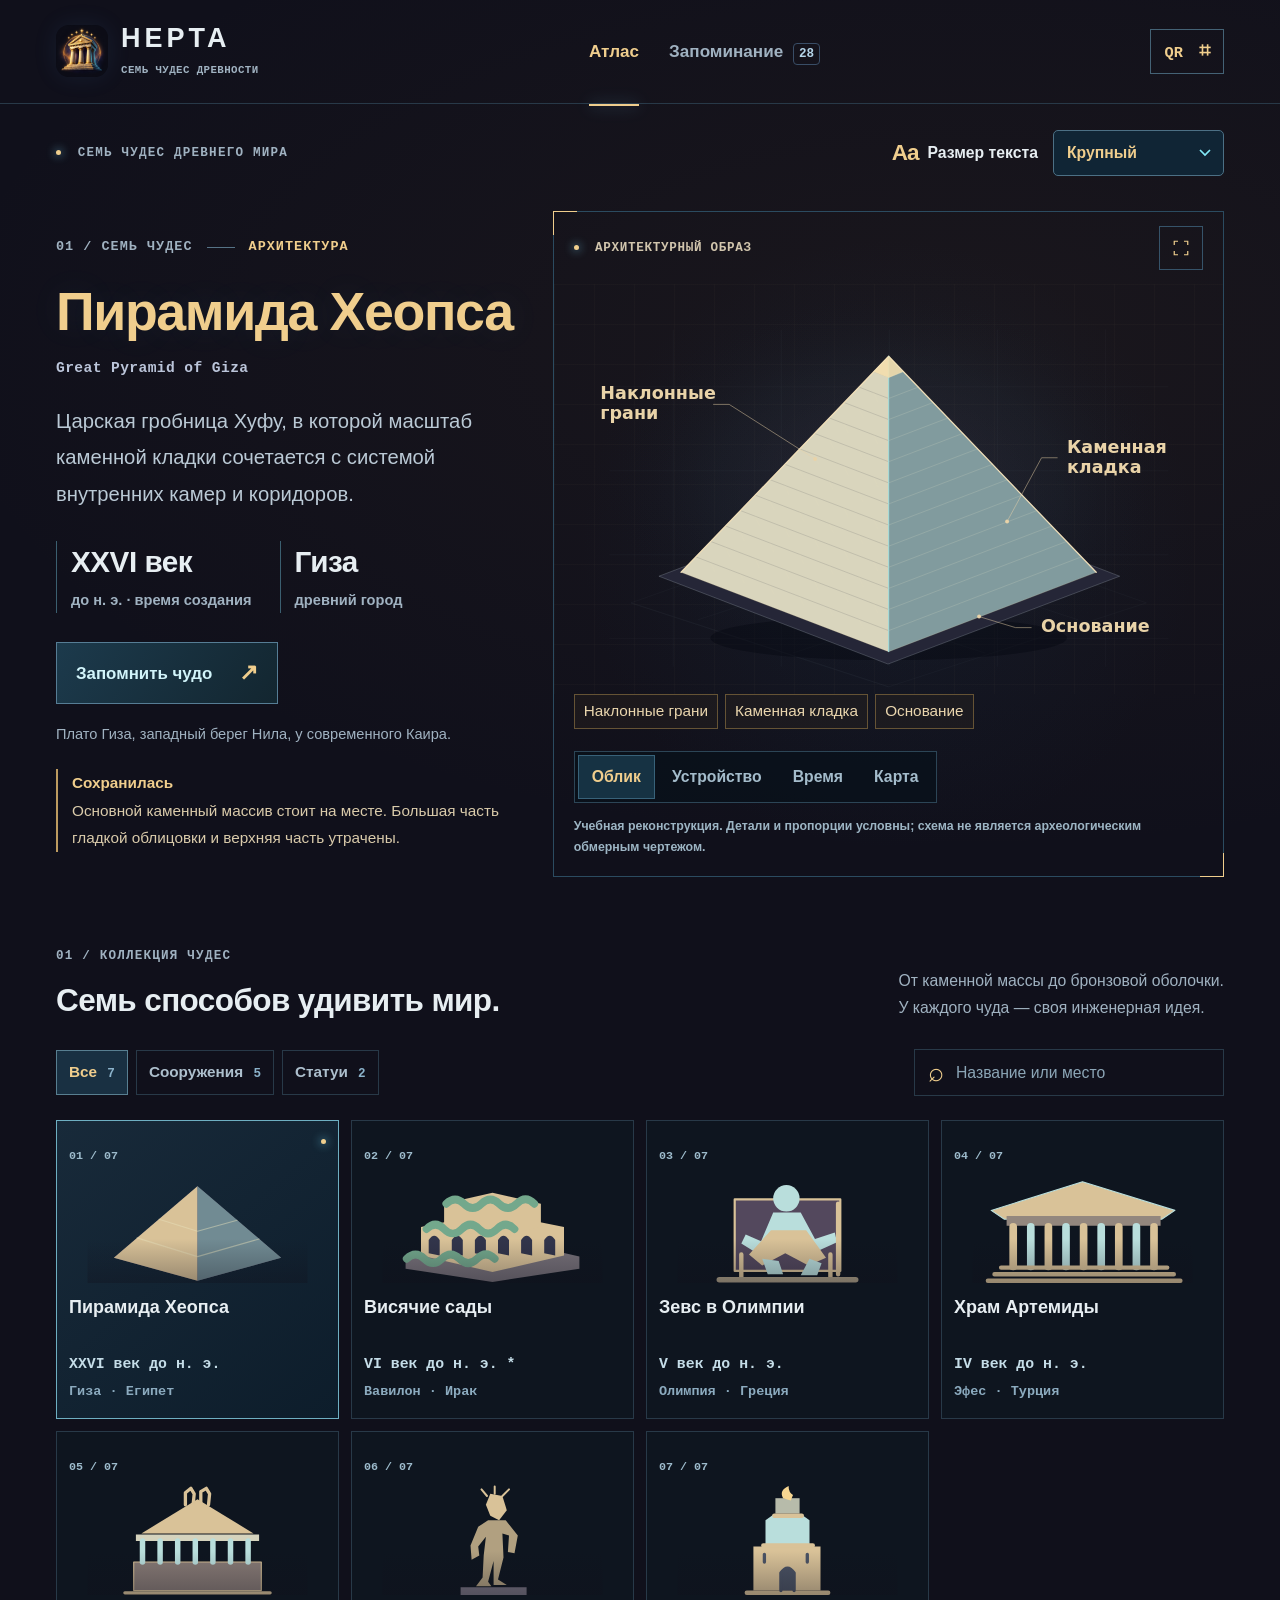
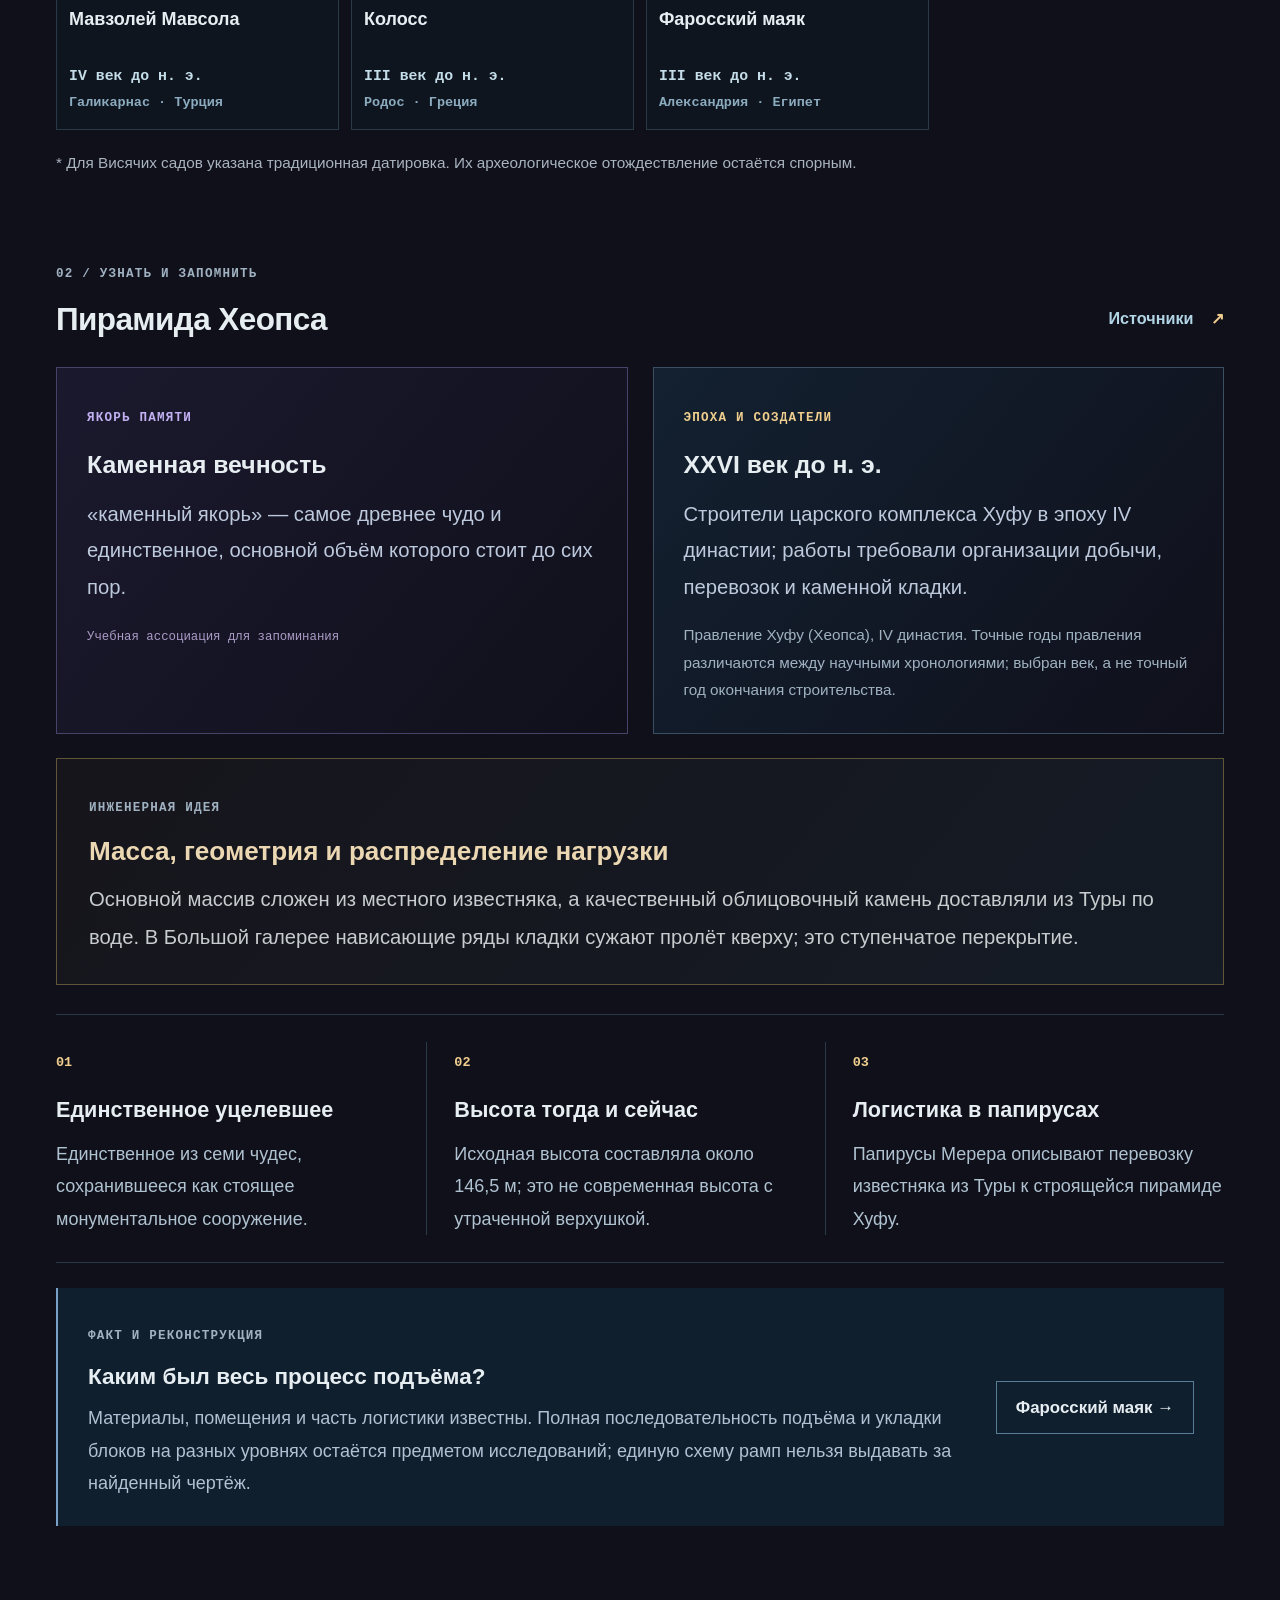
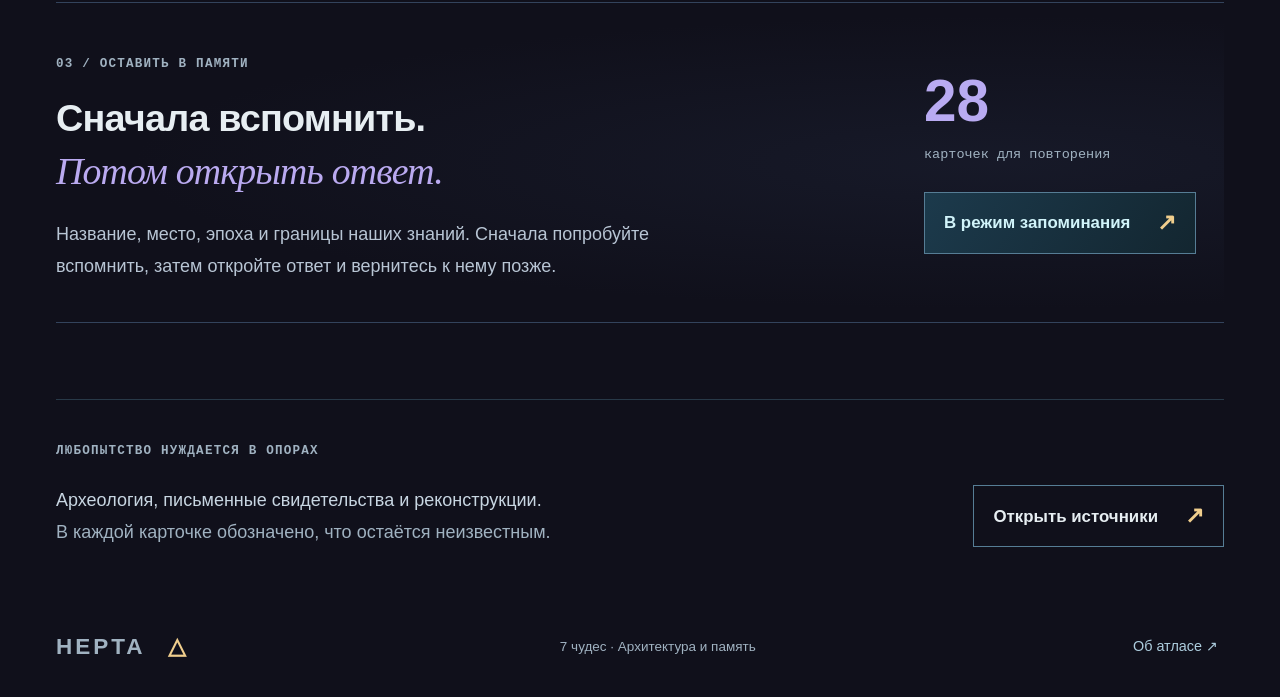
==== docs/index.html @ 641e57f6 "Build HEPTA atlas of the Seven Ancient Wonders with spaced recall" ====
<!doctype html>
<html lang="ru" data-text-size="large">
<head>
  <meta charset="utf-8"><meta name="viewport" content="width=device-width,initial-scale=1">
  <meta name="theme-color" content="#10101b"><meta name="description" content="HEPTA — семь чудес Древнего мира. Архитектурные схемы, история, карта и карточки для запоминания.">
  <meta name="application-name" content="HEPTA"><meta name="apple-mobile-web-app-title" content="HEPTA"><meta name="apple-mobile-web-app-capable" content="yes"><meta name="mobile-web-app-capable" content="yes">
  <link rel="icon" type="image/png" sizes="32x32" href="assets/favicon-32.png"><link rel="apple-touch-icon" sizes="180x180" href="assets/apple-touch-icon.png"><link rel="manifest" href="site.webmanifest">
  <title>HEPTA — Семь чудес Древнего мира</title>
  <script>try{const v=localStorage.getItem('hepta-text-size');if(['normal','large','xlarge'].includes(v))document.documentElement.dataset.textSize=v;}catch{}</script>
  <style>:root{color-scheme:dark;--bg:#10101b;--panel:#1b1c29;--border:#283948;--text:#e7eef2;--muted:#a0b2c1;--cyan:#f0ce8d;--violet:#c3b5ec;--amber:#9ce7e8;--sans:-apple-system,BlinkMacSystemFont,"Segoe UI",Arial,sans-serif;--mono:Menlo,Consolas,"Liberation Mono",monospace;--serif:Georgia,"Times New Roman",serif}
*{box-sizing:border-box}html{font-size:16px;scroll-behavior:smooth;scroll-padding-top:30px;-webkit-text-size-adjust:100%;text-size-adjust:100%}html[data-text-size=large]{font-size:18px}html[data-text-size=xlarge]{font-size:20px}body{margin:0;background:var(--bg);color:var(--text);font-family:var(--sans);font-size:1.125rem;font-weight:500;line-height:1.75;-webkit-font-smoothing:antialiased;background-image:radial-gradient(ellipse 80% 500px at 75% 350px,#61452420,transparent)}button,input,select{font:inherit}button{color:inherit;background:none;border:0;cursor:pointer}a{color:inherit;text-decoration:none}button,a,select,input{-webkit-tap-highlight-color:transparent}button:focus-visible,a:focus-visible,select:focus-visible,input:focus-visible,[tabindex]:focus-visible{outline:2px solid var(--cyan);outline-offset:4px}button:disabled{cursor:default;opacity:.45}button[hidden],[hidden]{display:none!important}svg{display:block}::selection{background:#3b6a96;color:white}.skip-link{position:fixed;left:20px;top:-90px;background:var(--cyan);color:#0b1824;padding:12px 20px;z-index:100}.skip-link:focus{top:15px}.site-header{max-width:1560px;margin:auto;padding:24px 56px;display:flex;align-items:center;gap:35px;border-bottom:1px solid var(--border)}.brand{display:flex;align-items:center;gap:13px;flex-shrink:0}.app-icon{width:52px;height:52px;border-radius:13px;box-shadow:0 0 24px #458cca1c}.brand>span{font-size:1.5rem;font-weight:700;letter-spacing:4px;line-height:1.1}.brand small{display:block;font:600 .6rem/1.6 var(--mono);letter-spacing:1.2px;color:var(--muted);margin-top:8px}.main-nav{display:flex;align-items:center;justify-content:center;gap:30px;margin:auto;font-size:.95rem;font-weight:650}.main-nav button{position:relative;white-space:nowrap;padding:12px 0;color:var(--muted)}.main-nav .active{color:var(--cyan)}.main-nav .active:after{content:"";position:absolute;bottom:-28px;left:0;right:0;height:2px;background:var(--cyan);box-shadow:0 0 16px #7bddfe70}.nav-count{display:inline-grid;place-items:center;min-width:25px;padding:1px 5px;border:1px solid #394d66;color:#b5d5e9;border-radius:4px;margin-left:5px;font:600 .7rem/1.5 var(--mono)}.header-qr{font:650 .85rem var(--mono);padding:10px 13px;border:1px solid #446275;color:var(--cyan);white-space:nowrap}.header-qr span{font-size:1.1rem;padding-left:7px}main{max-width:1440px;margin:auto;padding:0 56px}.utility-bar{display:flex;align-items:center;justify-content:space-between;gap:25px;padding:26px 0 35px}.eyebrow{font:650 .7rem/1.75 var(--mono);letter-spacing:1.2px;color:var(--muted)}.eyebrow i,.viewer-top i{display:inline-block;width:5px;height:5px;vertical-align:middle;margin-right:8px;border-radius:50%;background:var(--cyan);box-shadow:0 0 10px #7fdbff}.reading-controls{display:flex;align-items:center;gap:15px}.reading-controls label{display:flex;align-items:center;gap:9px;font-size:.875rem;font-weight:650;white-space:nowrap}.reading-controls b{font-size:1.25rem;letter-spacing:-1px;color:var(--cyan)}select{font:600 .875rem/1.45 var(--sans);color:var(--cyan);background-color:#102535;border:1px solid #4c7085;border-radius:5px;min-height:46px;padding:10px 34px 10px 13px;max-width:100%;appearance:none;-webkit-appearance:none;background-image:url("data:image/svg+xml,%3Csvg xmlns='http://www.w3.org/2000/svg' width='12' height='8' viewBox='0 0 12 8'%3E%3Cpath d='m1 1 5 5 5-5' fill='none' stroke='%2382e9f7' stroke-width='1.7'/%3E%3C/svg%3E");background-repeat:no-repeat;background-position:right 12px center;background-size:12px 8px}.hero{display:grid;grid-template-columns:minmax(310px,.9fr) minmax(0,1.3fr);gap:32px;align-items:center;min-height:540px}.hero-copy{padding:20px 0}.wonder-meta{font:600 .75rem/1.65 var(--mono);color:var(--cyan);letter-spacing:1px;display:flex;gap:14px;align-items:center;flex-wrap:wrap}.wonder-meta>span:first-child{color:var(--muted)}.wonder-meta i{width:28px;height:1px;background:#567386}h1{font-size:clamp(3rem,5.8vw,4.75rem);line-height:1.15;font-weight:650;letter-spacing:-2.5px;margin:23px 0 13px;color:var(--cyan);text-shadow:0 0 35px #78dfff16}h1.long-title{font-size:clamp(2.25rem,4.2vw,3.6rem);letter-spacing:-1.4px}.wonder-english{font:550 .8125rem/1.75 var(--mono);color:#bbc5da;letter-spacing:.4px;margin:0 0 21px}.hero-summary{font-size:1.125rem;line-height:1.8;color:#bac9d5;max-width:510px;margin:0}.hero-stats{display:flex;flex-wrap:wrap;gap:28px;margin:29px 0}.hero-stats>div{border-left:1px solid #3b5f70;padding-left:14px;min-width:0}.hero-stats strong{display:block;font-size:1.8rem;line-height:1.4;letter-spacing:-.5px;font-weight:650;white-space:nowrap}.hero-stats span{display:block;font:550 .7rem/1.75 var(--mono);color:var(--muted);margin-top:5px;max-width:210px}.primary-button,.secondary-button{display:inline-flex;align-items:center;justify-content:space-between;gap:27px;min-height:50px;padding:12px 19px;border:1px solid #567d95;font-size:.9375rem;font-weight:650;line-height:1.6;text-align:left}.primary-button{background:linear-gradient(125deg,#1c3a4c,#132630);color:#d1f4fa}.primary-button>span,.secondary-button>span{font-size:1.25rem;color:var(--cyan)}.primary-button:hover,.secondary-button:hover{border-color:var(--cyan);background-color:#18364b;box-shadow:0 0 24px #6acafa12}.hero-location{font-size:.8125rem;color:var(--muted);line-height:1.7;max-width:490px;margin:18px 0 0}.viewer{border:1px solid #2b4b60;background:radial-gradient(ellipse at 50% 50%,#14375633,transparent 65%);position:relative;isolation:isolate;min-width:0}.viewer:before,.viewer:after{content:"";position:absolute;width:23px;height:23px;border-color:var(--cyan);pointer-events:none}.viewer:before{top:-1px;left:-1px;border-top:1px solid;border-left:1px solid}.viewer:after{right:-1px;bottom:-1px;border-right:1px solid;border-bottom:1px solid}.viewer-top{display:flex;align-items:center;justify-content:space-between;gap:15px;padding:14px 20px;font:650 .7rem/1.65 var(--mono);letter-spacing:.7px;color:#b0d3e0}.icon-button{display:grid;place-items:center;flex-shrink:0;width:42px;height:42px;border:1px solid #365369;color:var(--cyan);line-height:1}.icon-button svg{width:18px;stroke:currentColor;stroke-width:1.6;fill:none}.icon-button:hover{background:#1a3247}.viewer-content{height:410px;min-height:0;overflow:hidden;position:relative;background-image:linear-gradient(#8ac0e406 1px,transparent 1px),linear-gradient(90deg,#8ac0e406 1px,transparent 1px);background-size:40px 40px}.viewer-content>svg{width:100%;height:100%}.viewer-bottom{display:flex;align-items:center;justify-content:space-between;gap:18px;padding:10px 20px 13px;flex-wrap:wrap}.view-tabs{display:flex;background:#08111bbb;border:1px solid #2c4556;padding:3px;gap:3px}.view-tabs button{font-size:.875rem;font-weight:650;line-height:1.5;color:#a4bccb;padding:9px 17px;border:1px solid transparent;min-height:42px;white-space:nowrap}.view-tabs .active{background:#163243;border-color:#386279;color:var(--cyan)}.viewer-code{font:600 .65rem/1.65 var(--mono);letter-spacing:1px;color:#8faabc}.viewer-note{font-size:.6875rem;line-height:1.75;font-weight:550;color:#9db5c4;margin:0;padding:0 20px 17px}.viewer.expanded{position:fixed;inset:18px;z-index:50;background:var(--bg);box-shadow:0 0 0 35px #030711e8;display:flex;flex-direction:column}.expanded .viewer-content{flex:1;height:auto}.expanded .viewer-bottom,.expanded .viewer-note{width:100%;max-width:900px;align-self:center}.section-heading{display:flex;align-items:flex-end;justify-content:space-between;gap:25px;margin-bottom:27px}.section-heading h2{font-size:1.75rem;font-weight:650;line-height:1.35;letter-spacing:-.6px;margin:9px 0 0}.section-heading>p{font-size:.875rem;line-height:1.7;color:var(--muted);margin:0}.collection{padding-top:58px}.collection-toolbar{display:flex;justify-content:space-between;gap:25px;align-items:center;margin-bottom:24px}.range-filters{display:flex;gap:8px;flex-wrap:wrap}.range-filters button{font-size:.85rem;font-weight:600;white-space:nowrap;padding:8px 12px;border:1px solid var(--border);min-height:42px;color:#adbfcd}.range-filters span{font:600 .7rem var(--mono);color:#8cb3cb;margin-left:6px}.range-filters .active{border-color:#587f91;background:#193042;color:var(--cyan)}.search{display:flex;align-items:center;border:1px solid var(--border);padding:6px 13px;gap:10px;max-width:310px;width:100%}.search span{font-size:1.5rem;line-height:1;color:var(--cyan)}.search input{font-size:.875rem;width:100%;min-width:0;border:0;background:none;color:var(--text);outline:none;min-height:33px}.search:focus-within{border-color:var(--cyan)}.search input::placeholder{color:#8ca6b7}.wonder-grid{display:grid;grid-template-columns:repeat(7,minmax(0,1fr));gap:12px}.wonder-card{border:1px solid var(--border);background:#0e1a248c;padding:14px 12px;text-align:left;position:relative;min-width:0;transition:background .15s,border-color .15s}.wonder-card:hover{background:#172c3b;border-color:#49758f}.wonder-card.selected{border-color:#6eafc2;background:linear-gradient(140deg,#1d3b4e99,#0d1d2b)}.wonder-card.selected:after{content:"";position:absolute;right:12px;top:18px;width:5px;height:5px;border-radius:50%;background:var(--cyan);box-shadow:0 0 10px #73dffe}.wonder-card-number{font:600 .65rem var(--mono);color:#9dbbcc}.wonder-card-visual{height:68px;margin:3px 0 11px}.wonder-card-visual svg{width:100%;height:100%}.wonder-card-name{font-size:.825rem;font-weight:650;line-height:1.45;display:block;min-height:2.9em}.wonder-card-alt{font:600 .72rem/1.6 var(--mono);display:block;color:#c5dde8;margin-top:7px}.wonder-card-range{font:550 .6rem/1.7 var(--mono);color:#8cabbf;display:block;margin-top:4px;letter-spacing:.4px}.empty-search{padding:35px 20px;border:1px solid var(--border);text-align:center;font-size:1rem;color:var(--muted)}.empty-search button{color:var(--cyan);text-decoration:underline;margin-left:10px}.wonder-details{padding-top:76px}.text-button{font-size:.9rem;font-weight:650;line-height:1.6;color:#b2d5e6;padding:8px 0}.text-button>span{margin-left:13px;color:var(--cyan)}.insight-grid{display:grid;grid-template-columns:1fr 1fr;gap:25px}.memory-anchor,.historical-context{padding:29px 30px;border:1px solid #4a416b;background:linear-gradient(130deg,#29244570,transparent)}.memory-anchor .eyebrow{color:#c2b0f2}.historical-context{border-color:#3b4e62;background:linear-gradient(130deg,#16344a77,transparent)}.historical-context .eyebrow{color:var(--cyan)}.insight-grid h3{font-size:1.375rem;font-weight:650;line-height:1.5;margin:13px 0}.insight-grid p{font-size:1.125rem;line-height:1.8;color:#bdc9dc;margin:0}.memory-anchor small{font:500 .6875rem/1.8 var(--mono);color:#ac9cc7;display:block;margin-top:21px}.historical-context .history-note{font-size:.85rem;margin-top:16px;color:var(--muted)}.facts-grid{display:grid;grid-template-columns:repeat(3,1fr);gap:27px;border-top:1px solid var(--border);border-bottom:1px solid var(--border);margin-top:29px;padding:27px 0}.fact-item{border-right:1px solid var(--border);padding-right:26px}.fact-item:last-child{border-right:0;padding-right:0}.fact-item>span{font:600 .75rem var(--mono);color:var(--cyan)}.fact-item h3{font-size:1.2rem;font-weight:650;line-height:1.5;margin:16px 0 12px}.fact-item p{font-size:1rem;line-height:1.8;color:#afc2d0;margin:0}.pair-panel{display:flex;align-items:center;justify-content:space-between;gap:28px;padding:27px 30px;background:#101f2e;border-left:2px solid #7a9fc9;margin-top:25px}.pair-panel>div{flex:1;min-width:0}.pair-panel h3{font-size:1.25rem;line-height:1.5;margin:9px 0;font-weight:650}.pair-panel p{font-size:1rem;line-height:1.8;color:#afc1d3;margin:0}.pair-panel button{max-width:280px;flex-shrink:0}.learn-invite{display:flex;justify-content:space-between;align-items:center;gap:60px;border-top:1px solid #33435c;border-bottom:1px solid #33435c;padding:40px 0;margin:76px 0;background:radial-gradient(ellipse at 80% 50%,#2730494a,transparent 65%)}.learn-invite>div:first-child{max-width:690px}.learn-invite h2{font-size:2.1rem;font-weight:600;line-height:1.4;letter-spacing:-.8px;margin:13px 0 20px}.learn-invite em{font-family:var(--serif);color:#baaaf0;font-weight:500}.learn-invite p{font-size:1rem;line-height:1.8;color:#b8c5d4;margin:0}.invite-action{display:flex;align-items:flex-start;flex-direction:column;min-width:300px}.invite-count{font-size:3.25rem;font-weight:600;line-height:1;color:#b9abf2}.invite-label{font:500 .75rem/1.8 var(--mono);color:var(--muted);margin:12px 0 25px}.source-strip{border-top:1px solid var(--border);padding:30px 0;margin:60px 0 30px}.source-strip>div{display:flex;justify-content:space-between;align-items:center;gap:30px}.source-strip p{font-size:1rem;line-height:1.8;color:#c8d6e2}.source-strip p span{color:var(--muted)}.source-strip button{flex-shrink:0}footer{max-width:1440px;margin:auto;padding:0 56px 30px;display:flex;align-items:center;justify-content:space-between;gap:25px;font-size:.75rem;color:var(--muted);line-height:1.8}.footer-brand{font-size:1.25rem;font-weight:650;letter-spacing:3px;display:flex;align-items:center;gap:22px}.footer-brand span{color:var(--cyan)}footer button{font-size:.8rem;color:#adcdde}.learn-heading{padding:20px 0 30px}.learn-heading h1{color:#e6eef9;font-size:clamp(2.8rem,5.3vw,4rem);margin:14px 0 20px}.learn-heading h1 em{font-family:var(--serif);color:#b9a9ee;font-weight:500}.learn-heading>p{font-size:1.125rem;color:#b8c6d6;line-height:1.8;max-width:790px;margin:0}.study-stats{display:grid;grid-template-columns:repeat(3,1fr);border-top:1px solid var(--border);border-bottom:1px solid var(--border);padding:27px 0;gap:27px}.study-stats>div{border-left:1px solid #3a536b;padding-left:21px}.study-stats strong{display:block;font-size:2.1rem;font-weight:600;line-height:1.3}.study-stats span{font-size:.85rem;color:var(--muted);display:block;margin-top:7px}.study-stats>div:first-child strong{color:var(--cyan)}.review-setup{background:#111e2c;border:1px solid #2f4358;padding:29px 31px;margin-top:30px}.setup-fields{display:grid;grid-template-columns:1fr 1fr;gap:27px}.setup-fields label{font-size:.875rem;font-weight:600;color:#afc1d0}.setup-fields select{display:block;width:100%;margin-top:10px;color:#d7eaf7}.start-review{display:flex;align-items:center;justify-content:space-between;gap:25px;border-top:1px solid #2d4054;margin-top:27px;padding-top:25px}.start-review h2{font-size:1.375rem;font-weight:650;line-height:1.5;margin:0 0 8px}.start-review p{font-size:.95rem;color:#acbfd0;line-height:1.7;margin:0;max-width:660px}.start-review .primary-button{flex-shrink:0}.review-setup>.text-button{margin-top:18px}.study-method{display:grid;grid-template-columns:repeat(3,1fr);gap:32px;padding-top:40px}.study-method>div>span{font:600 .8rem var(--mono);color:var(--violet)}.study-method h3{font-size:1.25rem;line-height:1.5;margin:13px 0 9px;font-weight:650}.study-method p{font-size:1rem;color:#afc0d0;line-height:1.8;margin:0}.review-session{max-width:890px;margin:0 auto}.session-top{display:flex;align-items:center;justify-content:space-between;gap:20px;margin-bottom:17px}.session-top>span{font:600 .8rem/1.7 var(--mono);color:#b3c9dc}.session-progress{height:3px;background:#243246;margin-bottom:23px}.session-progress>span{display:block;height:100%;background:linear-gradient(90deg,var(--cyan),var(--violet));transition:width .2s}.flashcard{min-height:450px;text-align:center;padding:38px 45px;border:1px solid #476479;background:radial-gradient(ellipse at 50% 0,#21344d77,transparent 75%),#101b2a;box-shadow:0 0 40px #060d191a;display:flex;flex-direction:column;justify-content:center}.flashcard>.eyebrow{color:#acc5dc}.card-motif{color:#7cdcef;font:3.2rem/1 var(--serif);margin:22px 0 12px;text-shadow:0 0 25px #82dbff44}.flashcard h2{font-size:1.7rem;font-weight:650;line-height:1.5;letter-spacing:-.5px;margin:15px auto;max-width:720px}.flashcard #card-hint{font-size:1rem;line-height:1.8;max-width:620px;color:#a9bfce;margin:17px auto 27px}.flashcard .primary-button{margin:0 auto;gap:40px}.flashcard #card-answer{font-size:2.1rem;color:var(--cyan);line-height:1.4}.answer-detail{font-size:1.125rem;color:#c3d4e2;line-height:1.8}.answer-anchor{border-top:1px solid #3c3859;text-align:left;padding-top:19px;margin:22px 0 12px}.answer-anchor>span{font:650 .75rem var(--mono);color:var(--violet);letter-spacing:1px}.answer-anchor p{font-size:1rem;line-height:1.8;color:#c6beda;margin:8px 0 0}.rating-buttons{display:grid;grid-template-columns:repeat(3,1fr);gap:13px;margin-top:20px}.rating-buttons button{padding:18px 12px;border:1px solid #46506a;background:#111f30;min-width:0}.rating-buttons button:first-child{border-color:#77613e;background:#2b241d}.rating-buttons button:last-child{border-color:#546194;background:#1c263f}.rating-buttons button:hover{border-color:var(--cyan)}.rating-buttons strong{display:block;font-size:1.0625rem;line-height:1.5;font-weight:650}.rating-buttons span{display:block;font-size:.8rem;line-height:1.6;color:#a8becf;margin-top:5px}.rating-buttons button:first-child span{color:#d2b791}.study-footnote{font-size:.8rem;line-height:1.8;color:#94afc2;margin:21px 0 0}.review-complete{text-align:center;border:1px solid #34596b;padding:45px 35px;background:#101e2c;max-width:840px;margin:auto}.finish-symbol{color:var(--cyan);font-size:3rem}.review-complete h2{font-size:2rem;font-weight:650;line-height:1.4}.review-complete p{font-size:1.125rem;line-height:1.8;color:#b4c8d7}.review-complete button{margin:18px auto 0}.height-chart{height:100%;overflow-y:auto;padding:8px 20px 15px;scrollbar-width:thin;scrollbar-color:#467590 #0b1724}.chart-intro{font-size:.75rem;color:var(--muted);line-height:1.7;margin:0 0 13px}.height-row{display:grid;grid-template-columns:minmax(105px,1.4fr) minmax(20px,1fr) auto;align-items:center;gap:13px;border-bottom:1px solid #243c4d;min-height:44px;width:100%;padding:9px 0;text-align:left}.height-row .chart-name{font-size:.8rem;font-weight:600;line-height:1.5}.height-row .chart-value{font:600 .7rem var(--mono);color:#afcede;white-space:nowrap}.bar-track{height:5px;background:#233346;display:block}.bar-track i{display:block;min-width:3px;height:100%;background:#617695}.height-row.active{color:var(--cyan)}.height-row.active .bar-track i{background:var(--cyan);box-shadow:0 0 13px #84dcff33}.map-dot{cursor:pointer}.map-dot .map-hit{fill:transparent}.map-dot .map-badge{fill:#102438;stroke:#72bad7;stroke-width:1.4}.map-dot text{font:700 23px var(--sans);text-anchor:middle;dominant-baseline:middle;fill:#d7f2ff;pointer-events:none}.map-dot.active .map-badge{fill:#4c3b27;stroke:var(--amber);stroke-width:2}.map-dot:focus-visible .map-badge{stroke:white;stroke-width:3}.map-caption{font:600 20px var(--mono);fill:#8eafc9;letter-spacing:1px}.map-degree{font:500 17px var(--mono);fill:#64849b}dialog{background:#101e2c;color:var(--text);border:1px solid #466579;padding:30px 34px;max-width:860px;width:calc(100% - 30px);max-height:88dvh;box-shadow:0 0 90px #0008}dialog::backdrop{background:#030a13e8;backdrop-filter:blur(8px)}.dialog-top{display:flex;align-items:center;justify-content:space-between;gap:15px}dialog h2{font-size:1.8rem;font-weight:650;line-height:1.4;margin:22px 0}dialog>p{font-size:1rem;line-height:1.8;color:#bbccda}.source-group{border-top:1px solid var(--border);padding-top:18px;margin-top:25px}.source-group h3{font-size:1.3rem;font-weight:650;margin:5px 0 15px}.source-link{display:block;border-left:1px solid #52748f;padding-left:16px;margin:18px 0}.source-link strong{display:block;font-size:.9375rem;line-height:1.75;color:var(--cyan);font-weight:650}.source-link span{display:block;font-size:.875rem;color:#a3bbcd;line-height:1.75;margin-top:5px}.source-link:hover strong{text-decoration:underline}.source-policy{font-size:.8rem;line-height:1.85;border-top:1px solid var(--border);padding-top:20px;margin-top:28px}.height-note{font-size:.85rem;color:#b6c8d8;line-height:1.8}.qr-art{background:white;max-width:270px;margin:23px auto}.qr-art svg{width:100%;height:auto}#qr-dialog{max-width:490px;text-align:center}#qr-dialog .dialog-top{text-align:left}#qr-dialog>p{font-size:1rem}.qr-url{display:block;font:600 .8rem/1.8 var(--mono);color:var(--cyan);overflow-wrap:anywhere;margin:21px 0}#qr-dialog>.secondary-button{margin:0 auto}.toast{position:fixed;left:50%;bottom:24px;transform:translate(-50%,20px);padding:12px 23px;border:1px solid #567993;background:#132c3d;color:#dbf2ff;opacity:0;pointer-events:none;transition:.2s;z-index:100;font-size:.9rem;text-align:center;max-width:calc(100% - 32px)}.toast.show{opacity:1;transform:translate(-50%,0)}
@media(min-width:1500px){.viewer-content{height:450px}}
@media(max-width:1200px){.site-header{padding:23px 35px;gap:24px}main{padding:0 35px}.hero{grid-template-columns:minmax(280px,.95fr) minmax(0,1.05fr);gap:24px}.hero-stats{gap:19px}.hero-stats strong{font-size:1.6rem}.viewer-content{height:380px}.viewer-top{font-size:.65rem}.viewer-bottom{padding:12px 14px}.viewer-code{display:none}.wonder-grid{grid-template-columns:repeat(4,minmax(0,1fr))}.wonder-card-name{font-size:.925rem}.wonder-card-visual{height:72px}.wonder-card-range{font-size:.6875rem}.wonder-card-alt{font-size:.8rem}.pair-panel{flex-wrap:wrap}.pair-panel button{max-width:none}.learn-invite{gap:35px}.invite-action{min-width:260px}footer{padding:0 35px 30px}.main-nav{gap:24px}.hero-location{font-size:.8rem}.hero-summary{font-size:1.0625rem}}
@media(max-width:1000px){.hero{grid-template-columns:1fr;gap:26px}.hero-copy{padding-top:10px;max-width:850px}.hero h1{font-size:3.9rem}.hero h1.long-title{font-size:3rem}.hero-summary{font-size:1.125rem;max-width:750px}.hero-stats{gap:40px}.hero-stats strong{font-size:2rem}.hero-location{max-width:750px}.viewer-content{height:470px}.viewer-bottom{justify-content:space-between;padding:10px 20px 17px}.viewer-code{display:block}.section-heading{flex-wrap:wrap}.section-heading>p br{display:none}.collection-toolbar{flex-wrap:wrap}.search{max-width:340px}.facts-grid{grid-template-columns:1fr;gap:0;padding:0}.fact-item{border-right:0;border-bottom:1px solid var(--border);padding:26px 0}.fact-item:last-child{border-bottom:0;padding:26px 0}.fact-item h3{margin-top:9px}.fact-item p{font-size:1.125rem}.learn-invite{gap:35px;align-items:flex-start}.learn-invite h2{font-size:1.8rem}.invite-action{min-width:230px}.invite-action .primary-button{font-size:.875rem;padding:12px 15px;gap:17px}.start-review{flex-wrap:wrap}.study-method{gap:23px}.source-strip>div{flex-wrap:wrap}.brand small{font-size:.55rem}.main-nav{font-size:.875rem;gap:20px}.study-stats span{font-size:.8rem}.insight-grid{gap:20px}.memory-anchor,.historical-context{padding:25px}.height-row{grid-template-columns:minmax(130px,1.1fr) 2fr auto}.height-row .chart-name{font-size:1rem}.height-row .chart-value{font-size:.8rem}.chart-intro{font-size:.8rem}}
@media(max-width:760px){.site-header{padding:19px 25px;gap:18px;flex-wrap:wrap}.brand>span{font-size:1.45rem}.brand small{display:none}.app-icon{width:46px;height:46px;border-radius:12px}.main-nav{order:3;flex-basis:100%;justify-content:space-between;margin:0;gap:20px}.main-nav .active:after{bottom:-19px}.header-qr{margin-left:auto}.utility-bar{padding:24px 0 28px;flex-wrap:wrap;gap:18px}.utility-caption{font-size:.6875rem}.reading-controls{margin-left:auto}.hero h1{font-size:3.4rem}.hero h1.long-title{font-size:2.65rem}.wonder-grid{grid-template-columns:repeat(3,minmax(0,1fr))}.wonder-card-name{font-size:.825rem}.wonder-card-range{font-size:.625rem}.section-heading h2{font-size:1.6rem}.collection-toolbar{gap:18px}.search{max-width:100%}.insight-grid{grid-template-columns:1fr}.pair-panel{padding:24px}.learn-invite{flex-direction:column}.invite-action{width:100%;min-width:0;display:grid;grid-template-columns:auto 1fr;gap:8px 20px;align-items:center}.invite-label{margin:0;max-width:230px}.invite-action .primary-button{grid-column:1/-1;justify-self:start;margin-top:16px;font-size:1rem}.source-strip button{max-width:100%}.study-method{grid-template-columns:1fr;gap:25px}.study-method h3{margin:8px 0}.study-stats{gap:15px}.study-stats>div{padding-left:15px}.study-stats span{font-size:.75rem}.setup-fields{grid-template-columns:1fr;gap:20px}.flashcard{padding:32px;min-height:430px}.review-setup{padding:25px}.flashcard h2{font-size:1.5rem}.flashcard #card-answer{font-size:1.8rem}footer{flex-wrap:wrap;gap:18px}.viewer-content{height:410px}}
@media(max-width:500px){main{padding:0 20px}.site-header{padding:18px 20px}.brand>span{font-size:26px;letter-spacing:3px}.app-icon{width:45px;height:45px}.main-nav{font-size:.9375rem;gap:16px}.nav-count{font-size:.7rem}.reading-controls{justify-content:space-between;gap:12px;width:100%;flex-wrap:wrap}.reading-controls label{font-size:.875rem}.reading-controls select{font-size:.875rem}.utility-bar{gap:14px}.hero{gap:24px}.hero-copy{padding:0}.wonder-meta{font-size:.75rem;gap:10px}.hero h1{font-size:clamp(2.6rem,12.2vw,3.7rem);letter-spacing:-1.5px;margin:19px 0 10px}.hero h1.long-title{font-size:clamp(2rem,9.2vw,2.75rem);letter-spacing:-1.2px}.wonder-english{font-size:.75rem}.hero-summary{font-size:1.125rem;line-height:1.8}.hero-stats{gap:28px;margin:26px 0}.hero-stats strong{font-size:1.75rem}.hero-stats span{font-size:.6875rem;max-width:155px}.hero-stats>div{padding-left:12px}.primary-button,.secondary-button{font-size:1rem;gap:22px}.hero-location{font-size:.8125rem}.viewer-top{padding:13px 14px;font-size:.625rem;gap:10px}.viewer-content{height:290px}.viewer-bottom{padding:10px 12px 14px;justify-content:center}.viewer-code{display:none}.view-tabs{width:100%;justify-content:center}.view-tabs button{flex:1;padding:9px 12px;font-size:.875rem}.viewer-note{font-size:.6875rem;padding:0 15px 16px}.viewer.expanded{inset:10px;overflow:auto}.expanded .viewer-content{min-height:280px;flex:1 0 280px}.expanded .viewer-top{font-size:.7rem}.expanded .viewer-note,.expanded .viewer-bottom{flex-shrink:0}.collection{padding-top:46px}.section-heading{align-items:flex-start;gap:18px;margin-bottom:24px}.section-heading h2{font-size:1.625rem}.section-heading .eyebrow{font-size:.6875rem}.section-heading>p{font-size:.875rem}.range-filters{gap:8px}.range-filters button{font-size:.8rem;padding:8px 10px}.range-filters span{font-size:.7rem;margin-left:4px}.wonder-grid{grid-template-columns:repeat(2,minmax(0,1fr));gap:12px}.wonder-card{padding:15px 13px}.wonder-card-name{font-size:.875rem;min-height:2.9em}.wonder-card-alt{font-size:.8rem}.wonder-card-number{font-size:.7rem}.wonder-card-range{font-size:.6rem;letter-spacing:.1px}.wonder-card-visual{height:75px;margin:7px 0 12px}.wonder-details{padding-top:55px}.memory-anchor,.historical-context{padding:25px 23px}.insight-grid h3{font-size:1.35rem}.insight-grid p{font-size:1.125rem}.facts-grid{margin-top:23px}.fact-item h3{font-size:1.25rem}.pair-panel{padding:22px;gap:22px}.pair-panel h3{font-size:1.25rem}.pair-panel p{font-size:1.125rem}.pair-panel button{font-size:.9375rem}.learn-invite{padding:30px 0;margin:54px 0}.learn-invite h2{font-size:1.85rem}.learn-invite p{font-size:1.125rem}.source-strip{margin:45px 0 28px}.source-strip .eyebrow{font-size:.625rem}.source-strip p{font-size:1rem}.source-strip>div{gap:14px}footer{padding:0 20px 28px}.footer-brand{font-size:1.2rem}footer>span{width:100%;order:3;font-size:.75rem}footer button{margin-left:auto}.learn-heading{padding-top:7px}.learn-heading h1{font-size:2.4rem;letter-spacing:-1px}.learn-heading h1 em{display:block}.learn-heading>p{font-size:1.125rem}.study-stats{gap:18px;grid-template-columns:1fr 1fr}.study-stats>div:last-child{grid-column:1/-1;display:flex;align-items:center;gap:14px}.study-stats>div:last-child strong{font-size:1.25rem}.study-stats>div:last-child span{margin-top:0}.study-stats strong{font-size:2rem}.study-stats span{font-size:.8125rem}.review-setup{padding:24px 20px}.setup-fields label{font-size:.875rem}.setup-fields select{font-size:.875rem;width:100%;min-width:0}.start-review h2{font-size:1.375rem}.start-review p{font-size:1rem}.review-setup>.text-button{font-size:.875rem;text-align:left}.start-review .primary-button{font-size:1rem;width:100%;gap:15px}.study-method p{font-size:1.125rem}.flashcard{padding:27px 22px;min-height:420px}.flashcard>.eyebrow{font-size:.7rem}.flashcard h2{font-size:1.45rem}.flashcard #card-question{overflow-wrap:normal}.flashcard #card-hint{font-size:1rem}.flashcard .primary-button{font-size:.9375rem;gap:18px}.flashcard #card-answer{font-size:1.65rem;overflow-wrap:normal}.answer-detail{font-size:1.125rem}.answer-anchor p{font-size:1rem}.rating-buttons{gap:8px}.rating-buttons button{padding:16px 8px}.rating-buttons strong{font-size:.825rem}.rating-buttons span{font-size:.6875rem;line-height:1.7}.session-top .text-button{font-size:.875rem}.session-top>span{font-size:.6875rem;max-width:120px;text-align:right}.study-footnote{font-size:.75rem}.review-complete{padding:30px 20px}.review-complete h2{font-size:1.65rem}.review-complete p{font-size:1.125rem}.height-chart{padding:6px 14px 14px}.height-row{grid-template-columns:minmax(90px,1.2fr) minmax(12px,.8fr) auto;gap:9px;min-height:48px}.height-row .chart-name{font-size:.75rem}.height-row .chart-value{font-size:.625rem}.chart-intro{font-size:.6875rem}.map-dot text{font-size:31px}.map-dot .map-badge{r:24px}dialog{padding:24px 21px}dialog h2{font-size:1.5rem}dialog>p{font-size:1rem}.source-group h3{font-size:1.25rem}.source-link strong{font-size:.9375rem}.source-link span{font-size:.875rem}.qr-url{font-size:.75rem}.qr-art{max-width:255px}#qr-dialog>.secondary-button{font-size:.9375rem}.source-policy{font-size:.75rem}}
@media(max-width:370px){main{padding:0 15px}.site-header{padding:16px 15px}.main-nav{font-size:.875rem;gap:10px}.hero-stats{gap:22px}.hero-stats strong{font-size:1.55rem}.hero h1.long-title{font-size:1.9rem}.hero h1{font-size:2.45rem}.wonder-grid{grid-template-columns:1fr}.wonder-card{display:grid;grid-template-columns:80px minmax(0,1fr);gap:3px 15px}.wonder-card-number{grid-column:1/-1}.wonder-card-visual{grid-column:1;grid-row:2/5;height:65px;margin:8px 0}.wonder-card-name{grid-column:2;min-height:0;font-size:.95rem}.wonder-card-alt,.wonder-card-range{grid-column:2;margin:0}.wonder-card-range{font-size:.6875rem}.rating-buttons{grid-template-columns:1fr}.rating-buttons button{display:flex;align-items:center;justify-content:space-between;gap:12px;text-align:left;padding:15px 17px}.rating-buttons strong{font-size:1rem}.rating-buttons span{margin:0;font-size:.75rem}.viewer-content{height:265px}}
@media(min-width:1001px){html[data-text-size=xlarge] .hero{grid-template-columns:minmax(0,1fr) minmax(0,1.2fr)}html[data-text-size=xlarge] .wonder-grid{grid-template-columns:repeat(4,minmax(0,1fr))}html[data-text-size=xlarge] .wonder-card-name{font-size:.925rem}html[data-text-size=xlarge] .collection-toolbar{flex-wrap:wrap}html[data-text-size=xlarge] .learn-invite{flex-wrap:wrap}}
@media(prefers-reduced-motion:reduce){html{scroll-behavior:auto}*,*:before,*:after{transition:none!important;animation:none!important}}

/* Keep comparison text readable when buttons wrap on phones and tablets. */
.pair-panel>div{flex:1 1 360px}
.icon-button{min-width:44px;min-height:44px}
@media(max-width:760px){.pair-panel{flex-direction:column;align-items:stretch}.pair-panel>div{flex:auto}.pair-panel button{align-self:flex-start;max-width:100%;white-space:normal}}
/* Show the mountain early on a phone while keeping all explanatory text large. */
@media(max-width:760px){.hero{display:flex;flex-direction:column;gap:0}.hero-copy{display:contents}.hero .wonder-meta{order:0}.hero h1{order:1}.hero .wonder-english{order:2}.hero>.viewer{order:3;margin:18px 0 12px}.hero .hero-summary{order:4}.hero .hero-stats{order:5}.hero #remember-wonder{order:6;align-self:flex-start;max-width:100%}.hero .hero-location{order:7}}

/* HEPTA: architectural collection and clear evidence notes. */
.brand small{letter-spacing:.4px}
.wonder-grid{grid-template-columns:repeat(4,minmax(0,1fr))}
.wonder-card-name{font-size:1rem;min-height:2.9em}
.wonder-card-visual{height:110px}
.wonder-card-alt{font-size:.825rem}
.wonder-card-range{font-size:.75rem;letter-spacing:0}
.evidence-status{font-size:.85rem;line-height:1.8;color:#dacbab;border-left:2px solid #bd9b60;padding-left:14px;margin:22px 0 0}
.evidence-status strong{color:var(--cyan);display:block;font-weight:650}
.hero-stats strong{font-size:1.65rem;white-space:normal}
.hero-stats span{font-family:var(--sans);font-size:.8125rem}
.viewer-content{background-image:linear-gradient(#bda36c08 1px,transparent 1px),linear-gradient(90deg,#bda36c08 1px,transparent 1px)}
.viewer-top{color:#d1c5ad}
.viewer:before,.viewer:after{color:var(--cyan)}
.view-tabs{display:flex;flex-wrap:wrap}
.view-tabs button{padding:9px 13px}
.viewer-code{display:none}
.engineering-panel{border:1px solid #605439;background:linear-gradient(130deg,#372d202b,#141b25);padding:28px 32px;margin-top:24px}
.engineering-panel h3{font-size:1.45rem;font-weight:650;line-height:1.5;color:#ebd8b3;margin:10px 0}
.engineering-panel p{font-size:1.125rem;color:#c7ccce;line-height:1.85;margin:0}
.timeline-row{display:grid;grid-template-columns:115px minmax(0,1fr);text-align:left;gap:16px;padding:16px 12px;width:100%;border-bottom:1px solid #3e3e45;line-height:1.5}
.timeline-era{font-family:var(--mono);font-size:.85rem;color:#d4b983}
.timeline-era small{display:block;font-size:.625rem;color:#9caaaf}
.timeline-name{font-size:.95rem;font-weight:600}
.timeline-city{display:block;color:var(--muted);font-size:.8rem;font-weight:500;margin-top:4px}
.timeline-row.active{background:#3b32243d;border-left:2px solid var(--cyan);color:var(--cyan)}
.map-dot.active .map-badge{fill:#243e3e;stroke:#9ce7e8}
.history-note{color:#aebecd}
.sources-dialog p{overflow-wrap:break-word}
@media(min-width:1500px){.wonder-grid{grid-template-columns:repeat(4,minmax(0,1fr))}}
@media(max-width:1200px){.wonder-grid{grid-template-columns:repeat(3,minmax(0,1fr))}.view-tabs button{font-size:.8rem}}
@media(max-width:760px){.wonder-grid{grid-template-columns:repeat(2,minmax(0,1fr))}.hero .evidence-status{order:8;width:100%;margin-top:0}.hero h1{max-width:100%;text-align:center}.hero .wonder-english{text-align:center}.viewer-bottom{padding:12px}.view-tabs{display:grid;grid-template-columns:1fr 1fr;width:100%;gap:4px}.view-tabs button{font-size:1rem;padding:9px}.viewer-content{height:370px}.engineering-panel{padding:24px}.timeline-row{grid-template-columns:100px minmax(0,1fr);gap:12px}.wonder-card-name{font-size:.95rem}.wonder-card-range{font-size:.75rem}}
@media(max-width:500px){.viewer-content{height:300px}.wonder-card-name{font-size:.875rem}.wonder-card-visual{height:90px}.wonder-card-alt{font-size:.75rem}.wonder-card-range{font-size:.7rem}.engineering-panel h3{font-size:1.3rem}.hero .wonder-english{font-size:.75rem}.timeline-row{grid-template-columns:90px minmax(0,1fr);gap:8px;padding:13px 5px}.timeline-name{font-size:.8125rem}.timeline-era{font-size:.75rem}.timeline-city{font-size:.75rem}}
@media(max-width:370px){.wonder-grid{grid-template-columns:1fr}.wonder-card-visual{height:82px}.wonder-card-name{font-size:1rem}.wonder-card-alt,.wonder-card-range{font-size:.8rem}.hero h1.long-title{font-size:2rem}.viewer-content{height:265px}}
@media(min-width:1001px){html[data-text-size=xlarge] .wonder-grid{grid-template-columns:repeat(3,minmax(0,1fr))}}

.diagram-key{list-style:none;padding:0 20px;margin:0 0 12px;display:flex;flex-wrap:wrap;gap:7px;font-size:.85rem;line-height:1.5;color:#ead6ae}.diagram-key li{padding:5px 9px;border:1px solid #655335;background:#2b251e66;max-width:100%}.expanded .diagram-key{flex-shrink:0;max-width:950px;width:100%;align-self:center}.collection-note{font-size:.85rem;line-height:1.75;color:#a9b4bf;margin:20px 0 0}@media(max-width:500px){.diagram-key{padding:0 14px;font-size:.8125rem;gap:6px}.collection-note{font-size:.875rem}}
@media(max-width:370px){.hero h1.long-title{font-size:1.7rem}}
</style>
</head>
<body>
<a href="#main-content" class="skip-link">К содержанию</a>
<header class="site-header">
 <a class="brand" href="#" data-mode="atlas" aria-label="HEPTA — атлас"><img src="[data-uri]" class="app-icon" width="52" height="52" alt=""><span>HEPTA<small>СЕМЬ ЧУДЕС ДРЕВНОСТИ</small></span></a>
 <nav class="main-nav" aria-label="Разделы приложения"><button type="button" data-mode="atlas" class="active" aria-current="page">Атлас</button><button type="button" data-mode="learn">Запоминание <span class="nav-count" id="nav-due">28</span></button></nav>
 <button type="button" class="qr-trigger header-qr" aria-label="QR-код приложения">QR <span>⌗</span></button>
</header>
<main id="main-content">
 <div class="utility-bar"><span class="eyebrow utility-caption"><i></i> СЕМЬ ЧУДЕС ДРЕВНЕГО МИРА</span><div class="reading-controls"><label for="text-size"><b aria-hidden="true">Aa</b> Размер текста</label><select id="text-size"><option value="normal">Обычный</option><option value="large" selected>Крупный</option><option value="xlarge">Очень крупный</option></select></div></div>
 <div id="atlas-view">
  <section class="hero" id="wonder-top" aria-label="Выбранное чудо света">
   <div class="hero-copy"><div class="wonder-meta"><span id="wonder-rank"></span><i></i><span id="wonder-range"></span></div><h1 id="wonder-name"></h1><p class="wonder-english" id="wonder-english"></p><p class="hero-summary" id="wonder-summary"></p><div class="hero-stats"><div><strong id="wonder-era"></strong><span>эпоха создания</span></div><div><strong id="wonder-city"></strong><span>древний город</span></div></div><button type="button" class="primary-button" id="remember-wonder">Запомнить чудо <span>↗</span></button><p class="hero-location" id="wonder-location"></p><div class="evidence-status" id="evidence-status"></div></div>
   <div class="viewer" id="viewer"><div class="viewer-top"><span><i></i> <span id="viewer-title">АРХИТЕКТУРНЫЙ ОБРАЗ</span></span><button type="button" id="expand-viewer" class="icon-button" aria-label="Развернуть иллюстрацию" aria-expanded="false"><svg viewBox="0 0 24 24" aria-hidden="true"><path d="M8 3H3v5m13-5h5v5M3 16v5h5m13-5v5h-5"/></svg></button></div><div id="viewer-content" class="viewer-content"></div><ul id="diagram-key" class="diagram-key" aria-label="Подписи схемы"></ul><div class="viewer-bottom"><div class="view-tabs" role="group" aria-label="Вид иллюстрации"><button type="button" data-view="exterior" aria-pressed="true" class="active">Облик</button><button type="button" data-view="structure" aria-pressed="false">Устройство</button><button type="button" data-view="timeline" aria-pressed="false">Время</button><button type="button" data-view="map" aria-pressed="false">Карта</button></div><span class="viewer-code" id="viewer-code"></span></div><p class="viewer-note" id="viewer-note"></p></div>
  </section>
  <section class="collection" id="collection"><div class="section-heading"><div><span class="eyebrow">01 / КОЛЛЕКЦИЯ ЧУДЕС</span><h2>Семь способов удивить мир.</h2></div><p>От каменной массы до бронзовой оболочки.<br>У каждого чуда — своя инженерная идея.</p></div><div class="collection-toolbar"><div class="range-filters" role="group" aria-label="Тип памятника"><button type="button" data-range="all" class="active" aria-pressed="true">Все <span>7</span></button><button type="button" data-range="architecture" aria-pressed="false">Сооружения <span>5</span></button><button type="button" data-range="statue" aria-pressed="false">Статуи <span>2</span></button></div><label class="search"><span aria-hidden="true">⌕</span><input type="search" id="wonder-search" placeholder="Название или место" aria-label="Найти чудо по названию, городу или стране"></label></div><div class="wonder-grid" id="wonder-grid"></div><p class="collection-note">* Для Висячих садов указана традиционная датировка. Их археологическое отождествление остаётся спорным.</p><div class="empty-search" id="empty-search" hidden>Ничего не найдено. <button type="button" id="reset-search">Сбросить поиск</button></div></section>
  <section class="wonder-details" id="wonder-details"><div class="section-heading"><div><span class="eyebrow">02 / УЗНАТЬ И ЗАПОМНИТЬ</span><h2 id="detail-heading"></h2></div><button class="text-button sources-trigger" type="button">Источники <span>↗</span></button></div><div class="insight-grid"><article class="memory-anchor"><span class="eyebrow">ЯКОРЬ ПАМЯТИ</span><h3 id="anchor-title"></h3><p id="anchor-text"></p><small>Учебная ассоциация для запоминания</small></article><article class="historical-context"><span class="eyebrow">ЭПОХА И СОЗДАТЕЛИ</span><h3 id="history-era"></h3><p id="history-builders"></p><p class="history-note" id="history-note"></p></article></div><article class="engineering-panel"><span class="eyebrow">ИНЖЕНЕРНАЯ ИДЕЯ</span><h3 id="engineering-title"></h3><p id="engineering-text"></p></article><div class="facts-grid" id="facts-grid"></div><div class="pair-panel"><div><span class="eyebrow">ФАКТ И РЕКОНСТРУКЦИЯ</span><h3 id="pair-title"></h3><p id="pair-text"></p></div><button class="secondary-button" id="pair-button" type="button"></button></div></section>
  <section class="learn-invite"><div><span class="eyebrow">03 / ОСТАВИТЬ В ПАМЯТИ</span><h2>Сначала вспомнить.<br><em>Потом открыть ответ.</em></h2><p>Название, место, эпоха и границы наших знаний. Сначала попробуйте вспомнить, затем откройте ответ и вернитесь к нему позже.</p></div><div class="invite-action"><span class="invite-count" id="invite-count">28</span><span class="invite-label">карточек для повторения</span><button class="primary-button" data-mode="learn" type="button">В режим запоминания <span>↗</span></button></div></section>
 </div>
 <div id="learn-view" hidden>
  <section class="learn-heading"><span class="eyebrow">ПАМЯТЬ / АКТИВНОЕ ВОСПРОИЗВЕДЕНИЕ</span><h1>Чудеса <em>в памяти.</em></h1><p>Попробуйте ответить самостоятельно. Затем откройте карточку и выберите, когда вернуться к ней.</p></section>
  <div id="learn-overview"><div class="study-stats"><div><strong id="due-count">28</strong><span>к повторению сейчас</span></div><div><strong id="seen-count">0</strong><span>уже знакомых карточек</span></div><div><strong>7</strong><span>чудес в коллекции</span></div></div><section class="review-setup"><div class="setup-fields"><label for="study-topic">Что запоминаем<select id="study-topic"><option value="all">Все темы</option><option value="name">Названия чудес</option><option value="era">Эпохи создания</option><option value="geo">Географию</option><option value="evidence">Факты и гипотезы</option></select></label><label for="study-wonder">Какие чудеса<select id="study-wonder"><option value="all">Все семь чудес</option><option value="architecture">Здания и сады</option><option value="statue">Статуи</option></select></label></div><div class="start-review"><div><h2 id="review-ready-title"></h2><p id="review-ready-note"></p></div><button class="primary-button" type="button" id="start-review">Начать повторение <span>↗</span></button></div><button class="text-button" type="button" id="practice-all">Повторить всю выбранную подборку ↗</button></section><div class="study-method"><div><span>01</span><h3>Вспомните</h3><p>Не торопитесь открывать ответ. Назовите его вслух или про себя.</p></div><div><span>02</span><h3>Сравните</h3><p>Проверьте себя по ответу и используйте ассоциацию как опору.</p></div><div><span>03</span><h3>Вернитесь позже</h3><p>Карточка получит новый срок повторения. Прогресс хранится в этом браузере.</p></div></div></div>
  <section class="review-session" id="review-session" hidden><div class="session-top"><button class="text-button" id="end-review" type="button">← К подборке</button><span id="session-position"></span></div><div class="session-progress"><span id="session-progress-bar"></span></div><article class="flashcard" id="flashcard" aria-live="polite"><span class="eyebrow" id="card-topic"></span><div id="card-front"><div class="card-motif" aria-hidden="true">△</div><h2 id="card-question"></h2><p id="card-hint"></p><button class="primary-button" id="reveal-answer" aria-expanded="false" aria-controls="card-back" type="button">Открыть ответ <span>↓</span></button></div><div id="card-back" hidden><h2 id="card-answer"></h2><p class="answer-detail" id="card-answer-detail"></p><div class="answer-anchor"><span>ЗАПОМНИТЬ</span><p id="card-anchor"></p></div><button type="button" class="text-button" id="answer-source">Источник ответа ↗</button></div></article><div class="rating-buttons" id="rating-buttons" hidden><button type="button" data-grade="again"><strong>Повторить</strong><span>через 10 минут</span></button><button type="button" data-grade="good"><strong>Вспомнил</strong><span id="good-interval">через 1 день</span></button><button type="button" data-grade="easy"><strong>Легко</strong><span id="easy-interval">через 3 дня</span></button></div><p class="study-footnote">Не обязательно запоминать точный год. Начните с места, века и одной отличительной особенности.</p></section>
  <section class="review-complete" id="review-complete" hidden><span class="finish-symbol" aria-hidden="true">✦</span><h2>Повторение завершено.</h2><p id="review-summary"></p><button type="button" class="primary-button" id="return-overview">К подборке <span>↗</span></button></section>
 </div>
 <section class="source-strip"><span class="eyebrow">ЛЮБОПЫТСТВО НУЖДАЕТСЯ В ОПОРАХ</span><div><p>Археология, письменные свидетельства и реконструкции.<br><span>В каждой карточке обозначено, что остаётся неизвестным.</span></p><button type="button" class="secondary-button sources-trigger">Открыть источники <span>↗</span></button></div></section>
</main>
<footer><a href="#" class="footer-brand" data-mode="atlas">HEPTA <span>△</span></a><span>7 чудес · Архитектура и память</span><button type="button" id="about-button">Об атласе ↗</button></footer>
<dialog id="sources-dialog" aria-labelledby="sources-title"><div class="dialog-top"><span class="eyebrow">БИБЛИОТЕКА АТЛАСА</span><button type="button" class="close-dialog icon-button" aria-label="Закрыть источники">✕</button></div><h2 id="sources-title">Откуда мы это знаем</h2><p>Основу атласа составляют материалы музеев, археологических организаций и исследователей. Приблизительные даты и спорные реконструкции отмечены отдельно.</p><div id="sources-list"></div><p class="source-policy" id="source-policy"></p></dialog>
<dialog id="qr-dialog" aria-labelledby="qr-title"><div class="dialog-top"><span class="eyebrow">АТЛАС В ВАШЕМ ТЕЛЕФОНЕ</span><button type="button" class="close-dialog icon-button" aria-label="Закрыть QR-код">✕</button></div><h2 id="qr-title">Семь чудес.<br>Одна ссылка.</h2><div class="qr-art"><svg xmlns="http://www.w3.org/2000/svg" viewBox="0 0 37 37" role="img" aria-label="QR-код: https://evgk724.github.io/hepta-atlas/" shape-rendering="crispEdges"><rect width="37" height="37" fill="white"/><path d="M4 4h1v1h-1zM5 4h1v1h-1zM6 4h1v1h-1zM7 4h1v1h-1zM8 4h1v1h-1zM9 4h1v1h-1zM10 4h1v1h-1zM13 4h1v1h-1zM14 4h1v1h-1zM19 4h1v1h-1zM21 4h1v1h-1zM22 4h1v1h-1zM23 4h1v1h-1zM24 4h1v1h-1zM26 4h1v1h-1zM27 4h1v1h-1zM28 4h1v1h-1zM29 4h1v1h-1zM30 4h1v1h-1zM31 4h1v1h-1zM32 4h1v1h-1zM4 5h1v1h-1zM10 5h1v1h-1zM12 5h1v1h-1zM13 5h1v1h-1zM14 5h1v1h-1zM16 5h1v1h-1zM19 5h1v1h-1zM20 5h1v1h-1zM22 5h1v1h-1zM23 5h1v1h-1zM26 5h1v1h-1zM32 5h1v1h-1zM4 6h1v1h-1zM6 6h1v1h-1zM7 6h1v1h-1zM8 6h1v1h-1zM10 6h1v1h-1zM13 6h1v1h-1zM15 6h1v1h-1zM20 6h1v1h-1zM22 6h1v1h-1zM23 6h1v1h-1zM24 6h1v1h-1zM26 6h1v1h-1zM28 6h1v1h-1zM29 6h1v1h-1zM30 6h1v1h-1zM32 6h1v1h-1zM4 7h1v1h-1zM6 7h1v1h-1zM7 7h1v1h-1zM8 7h1v1h-1zM10 7h1v1h-1zM15 7h1v1h-1zM16 7h1v1h-1zM19 7h1v1h-1zM22 7h1v1h-1zM23 7h1v1h-1zM26 7h1v1h-1zM28 7h1v1h-1zM29 7h1v1h-1zM30 7h1v1h-1zM32 7h1v1h-1zM4 8h1v1h-1zM6 8h1v1h-1zM7 8h1v1h-1zM8 8h1v1h-1zM10 8h1v1h-1zM12 8h1v1h-1zM13 8h1v1h-1zM14 8h1v1h-1zM15 8h1v1h-1zM17 8h1v1h-1zM18 8h1v1h-1zM19 8h1v1h-1zM21 8h1v1h-1zM22 8h1v1h-1zM23 8h1v1h-1zM26 8h1v1h-1zM28 8h1v1h-1zM29 8h1v1h-1zM30 8h1v1h-1zM32 8h1v1h-1zM4 9h1v1h-1zM10 9h1v1h-1zM14 9h1v1h-1zM18 9h1v1h-1zM19 9h1v1h-1zM21 9h1v1h-1zM23 9h1v1h-1zM24 9h1v1h-1zM26 9h1v1h-1zM32 9h1v1h-1zM4 10h1v1h-1zM5 10h1v1h-1zM6 10h1v1h-1zM7 10h1v1h-1zM8 10h1v1h-1zM9 10h1v1h-1zM10 10h1v1h-1zM12 10h1v1h-1zM14 10h1v1h-1zM16 10h1v1h-1zM18 10h1v1h-1zM20 10h1v1h-1zM22 10h1v1h-1zM24 10h1v1h-1zM26 10h1v1h-1zM27 10h1v1h-1zM28 10h1v1h-1zM29 10h1v1h-1zM30 10h1v1h-1zM31 10h1v1h-1zM32 10h1v1h-1zM14 11h1v1h-1zM15 11h1v1h-1zM17 11h1v1h-1zM18 11h1v1h-1zM19 11h1v1h-1zM20 11h1v1h-1zM21 11h1v1h-1zM22 11h1v1h-1zM23 11h1v1h-1zM24 11h1v1h-1zM4 12h1v1h-1zM6 12h1v1h-1zM8 12h1v1h-1zM10 12h1v1h-1zM15 12h1v1h-1zM16 12h1v1h-1zM18 12h1v1h-1zM19 12h1v1h-1zM20 12h1v1h-1zM21 12h1v1h-1zM28 12h1v1h-1zM31 12h1v1h-1zM8 13h1v1h-1zM14 13h1v1h-1zM15 13h1v1h-1zM16 13h1v1h-1zM20 13h1v1h-1zM24 13h1v1h-1zM26 13h1v1h-1zM27 13h1v1h-1zM29 13h1v1h-1zM32 13h1v1h-1zM5 14h1v1h-1zM6 14h1v1h-1zM7 14h1v1h-1zM8 14h1v1h-1zM9 14h1v1h-1zM10 14h1v1h-1zM11 14h1v1h-1zM15 14h1v1h-1zM17 14h1v1h-1zM20 14h1v1h-1zM21 14h1v1h-1zM24 14h1v1h-1zM25 14h1v1h-1zM26 14h1v1h-1zM27 14h1v1h-1zM30 14h1v1h-1zM31 14h1v1h-1zM32 14h1v1h-1zM4 15h1v1h-1zM5 15h1v1h-1zM7 15h1v1h-1zM9 15h1v1h-1zM11 15h1v1h-1zM14 15h1v1h-1zM15 15h1v1h-1zM16 15h1v1h-1zM19 15h1v1h-1zM20 15h1v1h-1zM21 15h1v1h-1zM22 15h1v1h-1zM23 15h1v1h-1zM26 15h1v1h-1zM27 15h1v1h-1zM28 15h1v1h-1zM31 15h1v1h-1zM9 16h1v1h-1zM10 16h1v1h-1zM11 16h1v1h-1zM12 16h1v1h-1zM21 16h1v1h-1zM22 16h1v1h-1zM23 16h1v1h-1zM24 16h1v1h-1zM26 16h1v1h-1zM29 16h1v1h-1zM31 16h1v1h-1zM32 16h1v1h-1zM4 17h1v1h-1zM5 17h1v1h-1zM6 17h1v1h-1zM7 17h1v1h-1zM9 17h1v1h-1zM12 17h1v1h-1zM13 17h1v1h-1zM17 17h1v1h-1zM20 17h1v1h-1zM24 17h1v1h-1zM26 17h1v1h-1zM29 17h1v1h-1zM32 17h1v1h-1zM4 18h1v1h-1zM7 18h1v1h-1zM9 18h1v1h-1zM10 18h1v1h-1zM12 18h1v1h-1zM13 18h1v1h-1zM14 18h1v1h-1zM15 18h1v1h-1zM16 18h1v1h-1zM18 18h1v1h-1zM21 18h1v1h-1zM24 18h1v1h-1zM26 18h1v1h-1zM27 18h1v1h-1zM29 18h1v1h-1zM31 18h1v1h-1zM32 18h1v1h-1zM7 19h1v1h-1zM8 19h1v1h-1zM11 19h1v1h-1zM12 19h1v1h-1zM13 19h1v1h-1zM14 19h1v1h-1zM16 19h1v1h-1zM17 19h1v1h-1zM18 19h1v1h-1zM19 19h1v1h-1zM21 19h1v1h-1zM22 19h1v1h-1zM23 19h1v1h-1zM24 19h1v1h-1zM25 19h1v1h-1zM26 19h1v1h-1zM29 19h1v1h-1zM31 19h1v1h-1zM4 20h1v1h-1zM5 20h1v1h-1zM8 20h1v1h-1zM10 20h1v1h-1zM11 20h1v1h-1zM12 20h1v1h-1zM13 20h1v1h-1zM14 20h1v1h-1zM18 20h1v1h-1zM20 20h1v1h-1zM21 20h1v1h-1zM26 20h1v1h-1zM29 20h1v1h-1zM31 20h1v1h-1zM32 20h1v1h-1zM5 21h1v1h-1zM7 21h1v1h-1zM8 21h1v1h-1zM12 21h1v1h-1zM13 21h1v1h-1zM14 21h1v1h-1zM16 21h1v1h-1zM18 21h1v1h-1zM20 21h1v1h-1zM24 21h1v1h-1zM26 21h1v1h-1zM29 21h1v1h-1zM30 21h1v1h-1zM32 21h1v1h-1zM4 22h1v1h-1zM10 22h1v1h-1zM11 22h1v1h-1zM15 22h1v1h-1zM17 22h1v1h-1zM22 22h1v1h-1zM25 22h1v1h-1zM26 22h1v1h-1zM31 22h1v1h-1zM32 22h1v1h-1zM5 23h1v1h-1zM6 23h1v1h-1zM7 23h1v1h-1zM8 23h1v1h-1zM9 23h1v1h-1zM11 23h1v1h-1zM13 23h1v1h-1zM14 23h1v1h-1zM19 23h1v1h-1zM20 23h1v1h-1zM21 23h1v1h-1zM23 23h1v1h-1zM25 23h1v1h-1zM29 23h1v1h-1zM31 23h1v1h-1zM4 24h1v1h-1zM6 24h1v1h-1zM8 24h1v1h-1zM9 24h1v1h-1zM10 24h1v1h-1zM13 24h1v1h-1zM15 24h1v1h-1zM19 24h1v1h-1zM20 24h1v1h-1zM21 24h1v1h-1zM23 24h1v1h-1zM24 24h1v1h-1zM25 24h1v1h-1zM26 24h1v1h-1zM27 24h1v1h-1zM28 24h1v1h-1zM12 25h1v1h-1zM13 25h1v1h-1zM14 25h1v1h-1zM15 25h1v1h-1zM17 25h1v1h-1zM21 25h1v1h-1zM23 25h1v1h-1zM24 25h1v1h-1zM28 25h1v1h-1zM30 25h1v1h-1zM31 25h1v1h-1zM32 25h1v1h-1zM4 26h1v1h-1zM5 26h1v1h-1zM6 26h1v1h-1zM7 26h1v1h-1zM8 26h1v1h-1zM9 26h1v1h-1zM10 26h1v1h-1zM15 26h1v1h-1zM18 26h1v1h-1zM23 26h1v1h-1zM24 26h1v1h-1zM26 26h1v1h-1zM28 26h1v1h-1zM29 26h1v1h-1zM31 26h1v1h-1zM32 26h1v1h-1zM4 27h1v1h-1zM10 27h1v1h-1zM14 27h1v1h-1zM17 27h1v1h-1zM18 27h1v1h-1zM19 27h1v1h-1zM21 27h1v1h-1zM22 27h1v1h-1zM24 27h1v1h-1zM28 27h1v1h-1zM29 27h1v1h-1zM31 27h1v1h-1zM32 27h1v1h-1zM4 28h1v1h-1zM6 28h1v1h-1zM7 28h1v1h-1zM8 28h1v1h-1zM10 28h1v1h-1zM12 28h1v1h-1zM14 28h1v1h-1zM16 28h1v1h-1zM18 28h1v1h-1zM20 28h1v1h-1zM21 28h1v1h-1zM24 28h1v1h-1zM25 28h1v1h-1zM26 28h1v1h-1zM27 28h1v1h-1zM28 28h1v1h-1zM31 28h1v1h-1zM32 28h1v1h-1zM4 29h1v1h-1zM6 29h1v1h-1zM7 29h1v1h-1zM8 29h1v1h-1zM10 29h1v1h-1zM13 29h1v1h-1zM18 29h1v1h-1zM20 29h1v1h-1zM21 29h1v1h-1zM22 29h1v1h-1zM24 29h1v1h-1zM25 29h1v1h-1zM28 29h1v1h-1zM30 29h1v1h-1zM31 29h1v1h-1zM32 29h1v1h-1zM4 30h1v1h-1zM6 30h1v1h-1zM7 30h1v1h-1zM8 30h1v1h-1zM10 30h1v1h-1zM12 30h1v1h-1zM13 30h1v1h-1zM18 30h1v1h-1zM20 30h1v1h-1zM22 30h1v1h-1zM23 30h1v1h-1zM24 30h1v1h-1zM27 30h1v1h-1zM28 30h1v1h-1zM29 30h1v1h-1zM32 30h1v1h-1zM4 31h1v1h-1zM10 31h1v1h-1zM13 31h1v1h-1zM14 31h1v1h-1zM16 31h1v1h-1zM19 31h1v1h-1zM20 31h1v1h-1zM21 31h1v1h-1zM23 31h1v1h-1zM24 31h1v1h-1zM26 31h1v1h-1zM31 31h1v1h-1zM4 32h1v1h-1zM5 32h1v1h-1zM6 32h1v1h-1zM7 32h1v1h-1zM8 32h1v1h-1zM9 32h1v1h-1zM10 32h1v1h-1zM12 32h1v1h-1zM13 32h1v1h-1zM15 32h1v1h-1zM16 32h1v1h-1zM17 32h1v1h-1zM21 32h1v1h-1zM23 32h1v1h-1zM24 32h1v1h-1zM27 32h1v1h-1zM28 32h1v1h-1zM31 32h1v1h-1zM32 32h1v1h-1z" fill="#10101b"/></svg></div><p>Наведите камеру телефона на QR-код.</p><a class="qr-url" href="https://evgk724.github.io/hepta-atlas/" target="_blank" rel="noopener noreferrer">evgk724.github.io/hepta-atlas ↗</a><button type="button" class="secondary-button" id="copy-link">Скопировать ссылку <span>↗</span></button></dialog>
<dialog id="about-dialog" aria-labelledby="about-title"><div class="dialog-top"><span class="eyebrow">О ПРОЕКТЕ</span><button type="button" class="close-dialog icon-button" aria-label="Закрыть информацию">✕</button></div><h2 id="about-title">HEPTA — семь чудес Древнего мира</h2><p>Это классические семь чудес Древнего мира: пирамида Хеопса, Висячие сады, статуя Зевса, храм Артемиды, Галикарнасский мавзолей, Колосс Родосский и Александрийский маяк.</p><p>Иллюстрации и разрезы — учебные реконструкции, а не обмерные чертежи. Их детали и пропорции условны. Карта показывает памятники или города, с которыми они связаны; точное место Висячих садов и Колосса не установлено.</p><p>В режиме запоминания ответ сначала скрыт. «Повторить» возвращает карточку через 10 минут. Успешные повторения постепенно увеличивают интервал: 1, 3, 7, 14 и 30 дней. «Легко» позволяет увеличить интервал быстрее.</p><p>Размер текста и прогресс сохраняются в этом браузере. Скачанный HTML-файл работает офлайн; для внешних источников нужен интернет.</p><a href="HEPTA.html" download class="secondary-button">Скачать для офлайн-чтения ↓</a><p><a class="text-button" href="https://github.com/EvgK724/hepta-atlas" target="_blank" rel="noopener noreferrer">Проект на GitHub ↗</a></p></dialog>
<noscript><p style="padding:24px">Для интерактивного атласа включите JavaScript в браузере.</p></noscript>
<div id="toast" class="toast" role="status"></div>
<script>/* Museum and archaeological source records are embedded at build time. */
const RESEARCH = {"meta": {"verifiedOn": "2026-10-10", "scope": "HEPTA — семь чудес Древнего мира: пирамида Хеопса, Висячие сады, статуя Зевса в Олимпии, храм Артемиды в Эфесе, мавзолей в Галикарнасе, Колосс Родосский, Александрийский маяк. Это традиционный античный список, а не современный конкурс «Новые семь чудес». Порядок карточек не является рейтингом.", "chronologyPolicy": "Даты приблизительные и относятся к выбранной фазе памятника. Отрицательные dateSort нужны только для сортировки; их нельзя выводить как точный год завершения. Для Висячих садов VI век до н. э. — традиционная привязка к Вавилону, не археологически установленная дата. Для Артемисиона основная эпоха — IV век до н. э., поздний храм после пожара 356 года; предшественник VI века описан отдельно. Для Колосса и маяка используется начало III века до н. э.; точные годы в источниках расходятся.", "mapPolicy": "Обзорная карта Восточного Средиземноморья и Месопотамии; координаты округлены до 0,01° и не предназначены для навигации. У садов точка обозначает Вавилон по традиционной атрибуции, а не найденное место сооружения; гипотеза Ниневии упоминается в тексте. У Колосса точка обозначает город Родос: точное место статуи неизвестно. Современные названия стран используются как географические ориентиры.", "diagramPolicy": "Все иллюстрации — авторские учебные схемы, не точные археологические реконструкции. Подпись: «Схема: форма и детали упрощены; утраченные части показаны условно». Для садов: «Гипотетический образ по описаниям»; не изображать доказанную насосную систему. Для Колосса не ставить ноги по обе стороны гавани. Для Зевса не выдавать лицо и декоративные детали за точную копию. Для храма Артемиды не смешивать VI и IV века. Для маяка пропорции ярусов, высота и световое устройство условны. Мнемоники — учебные ассоциации, не исторические объяснения.", "generalSources": [{"title": "UNESCO — World Heritage in Young Hands, раздел о древних чудесах", "url": "https://whc.unesco.org/uploads/activities/documents/activity-54-23.pdf", "supports": "Традиционный состав семи чудес; учебное издание UNESCO, стр. 63."}, {"title": "UNESCO — Memphis and its Necropolis", "url": "https://whc.unesco.org/en/list/86", "supports": "Великая пирамида — единственное чудо, сохранившееся как стоящее монументальное сооружение."}, {"title": "Oxford University Press — The Seven Wonders of the Ancient World: Science, Engineering and Technology", "url": "https://academic.oup.com/book/46481", "supports": "Современный научный обзор; конкретные использованные главы приведены в карточках."}]}, "wonders": [{"id": "khufu", "name": "Пирамида Хеопса", "nameEn": "Great Pyramid of Giza", "shortName": "Пирамида Хеопса", "order": 1, "group": "architecture", "city": "Гиза", "modernCountry": "Египет", "location": "Плато Гиза, западный берег Нила, у современного Каира.", "coordinates": {"lat": 29.98, "lon": 31.13}, "eraShort": "XXVI век", "eraLabel": "XXVI век до н. э.", "dateSort": -2570, "dateNote": "Правление Хуфу (Хеопса), IV династия. Точные годы правления различаются между научными хронологиями; выбран век, а не точный год окончания строительства.", "summary": "Царская гробница Хуфу, в которой масштаб каменной кладки сочетается с системой внутренних камер и коридоров.", "statusLabel": "Сохранилась", "statusText": "Основной каменный массив стоит на месте. Большая часть гладкой облицовки и верхняя часть утрачены.", "builders": "Строители царского комплекса Хуфу в эпоху IV династии; работы требовали организации добычи, перевозок и каменной кладки.", "engineering": "Основной массив сложен из местного известняка, а качественный облицовочный камень доставляли из Туры по воде. В Большой галерее нависающие ряды кладки сужают пролёт кверху; это ступенчатое перекрытие.", "facts": ["Единственное из семи чудес, сохранившееся как стоящее монументальное сооружение.", "Исходная высота составляла около 146,5 м; это не современная высота с утраченной верхушкой.", "Папирусы Мерера описывают перевозку известняка из Туры к строящейся пирамиде Хуфу."], "uncertainty": {"title": "Каким был весь процесс подъёма?", "text": "Материалы, помещения и часть логистики известны. Полная последовательность подъёма и укладки блоков на разных уровнях остаётся предметом исследований; единую схему рамп нельзя выдавать за найденный чертёж."}, "mnemonic": "Учебная ассоциация: «каменный якорь» — самое древнее чудо и единственное, основной объём которого стоит до сих пор.", "distinction": "Хуфу и Хеопс — имена одного царя в разных традициях. Пирамида Хеопса отличается от соседних пирамид Хефрена и Микерина.", "clue": "Какое чудо сохранило свой основной каменный объём, а папирусы раскрывают часть его строительных перевозок?", "sources": [{"title": "Министерство туризма и древностей Египта — The Great Pyramid", "url": "https://egymonuments.gov.eg/monuments/the-great-pyramid/", "supports": "Хуфу, IV династия, исходная высота, известняк из Туры, камеры и ступенчатое перекрытие Большой галереи."}, {"title": "IFAO — Pierre Tallet, Le journal de Merer", "url": "https://www.ifao.egnet.net/publications/catalogue/9782724707069/", "supports": "Публикация первичных папирусов о речной перевозке турского известняка к пирамиде Хуфу."}, {"title": "UNESCO — Memphis and its Necropolis", "url": "https://whc.unesco.org/en/list/86", "supports": "Место в списке чудес и сохранность."}], "aliases": ["Хуфу", "Великая пирамида"]}, {"id": "gardens", "name": "Висячие сады Вавилона", "nameEn": "Hanging Gardens of Babylon", "shortName": "Висячие сады", "order": 2, "group": "architecture", "city": "Вавилон — традиционная атрибуция", "modernCountry": "Ирак", "location": "Традиционно — древний Вавилон возле Эль-Хиллы. Местонахождение самих садов не установлено; обсуждается также Ниневия у Мосула.", "coordinates": {"lat": 32.54, "lon": 44.42}, "eraShort": "VI век · условно", "eraLabel": "VI век до н. э. — по вавилонской традиции", "dateSort": -600, "dateNote": "Традиционно связываются с Навуходоносором II и началом VI века до н. э. Это не подтверждённая дата сооружения. Гипотеза Ниневии связывает описания с более ранними садами Синаххериба, около 700 года до н. э.", "summary": "Сады на возвышенных террасах, описанные античными авторами; самое неопределённое в археологическом отношении чудо списка.", "statusLabel": "Не локализованы", "statusText": "Нет общепринятой археологической идентификации сооружения, соответствующего Висячим садам из античной традиции.", "builders": "Вавилонская традиция называет Навуходоносора II. Гипотеза Ниневии связывает описания с царём Синаххерибом. Заказчик именно этого чуда достоверно не установлен.", "engineering": "Описанный террасный сад потребовал бы удерживать влажный грунт и подавать воду выше естественного уровня. Это вывод о необходимых задачах, а не доказательство конкретных сводов, насосов или водоподъёмного винта.", "facts": ["«Висячие» обычно понимают как расположенные на приподнятых террасах, а не подвешенные на верёвках.", "Тексты о чуде были записаны значительно позже предполагаемого времени его создания.", "Гипотеза Стефани Дэлли связывает описания с ассирийскими садами Ниневии; это научная интерпретация, не окончательно установленная локализация."], "uncertainty": {"title": "Были ли они именно в Вавилоне?", "text": "Античная литературная традиция и известная месопотамская садовая культура не дают уверенно отождествить чудо с конкретным раскопанным сооружением. Место, облик и технология остаются спорными."}, "mnemonic": "Учебная ассоциация: «зелёный вопросительный знак» — образ садов помним вместе с вопросом о месте и доказательствах.", "distinction": "Вавилон — реальный хорошо известный древний город; его археологические остатки сами по себе не доказывают найденное местоположение Висячих садов.", "clue": "Какое чудо описывают как зелёные террасы, но его общепринятая археологическая локализация отсутствует?", "sources": [{"title": "UNESCO — Babylon", "url": "https://whc.unesco.org/en/list/278", "supports": "География Вавилона и связь с Висячими садами именно в классической литературной традиции."}, {"title": "Stephanie Dalley — The mystery of the Hanging Garden of Babylon, OUP", "url": "https://blog.oup.com/2013/06/mystery-hanging-garden-babylon/", "supports": "Авторское изложение гипотезы Ниневии и проблемы отсутствия надёжных свидетельств садов в Вавилоне."}, {"title": "Oxford Academic — The Gardens of Mesopotamia", "url": "https://academic.oup.com/book/46481/chapter-abstract/407805494", "supports": "Террасный смысл названия, неопределённость локализации, региональная культура садов и водоснабжения."}, {"title": "University of Oxford, Somerville College — Stephanie Dalley", "url": "https://www.some.ox.ac.uk/our-people/stephanie-dalley/", "supports": "Гипотеза Ниневии прямо названа предложением исследовательницы."}], "aliases": ["Сады Семирамиды", "Висячие сады Семирамиды"]}, {"id": "zeus", "name": "Статуя Зевса в Олимпии", "nameEn": "Statue of Zeus at Olympia", "shortName": "Зевс в Олимпии", "order": 3, "group": "statue", "city": "Олимпия", "modernCountry": "Греция", "location": "Святилище Олимпии на западе Пелопоннеса; статуя находилась внутри храма Зевса.", "coordinates": {"lat": 37.64, "lon": 21.63}, "eraShort": "V век", "eraLabel": "V век до н. э.", "dateSort": -435, "dateNote": "Обычно датируют около 430 года до н. э.; в исследованиях встречается интервал около 438–430 годов. Храм и находившаяся в нём статуя — разные объекты с разной строительной историей.", "summary": "Монументальная сидящая фигура бога, созданная Фидием для внутреннего пространства храма.", "statusLabel": "Утрачена", "statusText": "Сама статуя не сохранилась. Её изучают по древним описаниям, монетным изображениям и археологическим данным мастерской Фидия.", "builders": "Скульптор Фидий и его мастерская.", "engineering": "Статуя сочетала деревянную основу, детали из слоновой кости и золотую облицовку — технику называют хрисоэлефантинной. Сложная сборка позволяла совместить разные материалы в огромной фигуре; найденные формы и отходы мастерской свидетельствуют о процессе её изготовления.", "facts": ["Зевс был изображён сидящим на троне; в правой руке он держал фигуру Ники, богини победы.", "Золото и слоновая кость создавали разные поверхности, а не составляли сплошной металлический монолит.", "В Олимпии раскопано здание мастерской Фидия с находками, связанными с работой над статуей."], "uncertainty": {"title": "Где и когда исчезла статуя?", "text": "Версия о перевозке в Константинополь и гибели при пожаре основана на поздней традиции. Обстоятельства её утраты не установлены достаточно надёжно, чтобы указывать точную дату и место как факт."}, "mnemonic": "Учебная ассоциация: «трон — золото — кость» — сидящая храмовая статуя в Олимпии.", "distinction": "Олимпия — святилище на Пелопоннесе, а не гора Олимп. Статуя Зевса была внутри храма; Колосс Родосский изображал другого бога — Гелиоса.", "clue": "Какое чудо было сидящей храмовой фигурой из золота и слоновой кости, созданной мастерской Фидия?", "sources": [{"title": "The Metropolitan Museum of Art — Ancient and Modern Colossal Statues", "url": "https://www.metmuseum.org/perspectives/ancient-and-modern-colossal-statues", "supports": "Фидий, датировка около 430 года до н. э., золото и слоновая кость, сидящий образ."}, {"title": "American School of Classical Studies at Athens — The Pheidian Zeus at Olympia", "url": "https://www.ascsa.edu.gr/uploads/media/hesperia/147305.pdf", "supports": "Древнее описание позы, Ники и скипетра; альтернативные версии судьбы статуи."}, {"title": "American School of Classical Studies at Athens — Pheidias and Olympia", "url": "https://www.ascsa.edu.gr/uploads/media/hesperia/146861.pdf", "supports": "Деревянная основа, слоновая кость, золото и организация работы мастеров."}, {"title": "Deutsches Archäologisches Institut — Die Werkstatt des Pheidias in Olympia", "url": "https://publications.dainst.org/books/dai/catalog/book/11", "supports": "Археологическая публикация мастерской; формы, матрицы, инструменты и материалы."}]}, {"id": "artemis", "name": "Храм Артемиды в Эфесе", "nameEn": "Temple of Artemis at Ephesus", "shortName": "Храм Артемиды", "order": 4, "group": "architecture", "city": "Эфес, возле Сельчука", "modernCountry": "Турция", "location": "Святилище Артемиды у современного Сельчука, на западном побережье Анатолии.", "coordinates": {"lat": 37.95, "lon": 27.36}, "eraShort": "IV век", "eraLabel": "IV век до н. э. — поздний храм", "dateSort": -330, "dateNote": "Основная карточка посвящена позднему храму, построенному во второй половине IV века до н. э. Его монументальный предшественник VI века, связанный с царём Крёзом, сгорел в 356 году до н. э. Точная дата завершения позднего здания здесь не задаётся.", "summary": "Большой мраморный храм с колоннадами, возведённый заново на месте более древнего святилища.", "statusLabel": "Руины и фрагменты", "statusText": "Сохранились археологические остатки и части архитектурного декора; самого здания больше нет.", "builders": "Поздний храм возвела эфесская община с участием мастеров святилища. Царь Крёз поддерживал его предшественника VI века до н. э.", "engineering": "Каменные барабаны образовывали высокие колонны, поддерживавшие горизонтальные элементы и кровлю. Сохранившийся рельефный барабан показывает, что несущие архитектурные детали одновременно служили скульптурным украшением.", "facts": ["Святилище неоднократно перестраивали: архаический и поздний храмы нельзя объединять в одно событие.", "В Британском музее хранится мраморный рельефный барабан колонны позднего храма, датируемый 340–320 годами до н. э.", "Святилище находилось у Эфеса; ближайший современный город — Сельчук."], "uncertainty": {"title": "Какой именно храм показан?", "text": "Чертёж должен относиться к выбранной строительной фазе. Общий тип и многие детали подтверждаются раскопками, но полный внешний вид, отделку и число показанных в схеме элементов нельзя считать точной копией сохранившегося здания."}, "mnemonic": "Учебная ассоциация: «лес мраморных колонн, выросший снова» — предшественник VI века, пожар 356 года, поздний храм IV века.", "distinction": "Это Эфес у Сельчука. Галикарнасский мавзолей находился в другом городе — на месте современного Бодрума.", "clue": "Какое чудо было заново возведено после пожара 356 года до н. э., а его рельефные колонны сохранились лишь фрагментами?", "sources": [{"title": "Austrian Archaeological Institute, ÖAW — The History of Ephesos", "url": "https://www.oeaw.ac.at/en/oeai/institute/branches/ephesos/history", "supports": "Предшественник VI века, пожар 356 года, поздний храм как одно из чудес."}, {"title": "British Museum — Column from the Later Temple of Artemis, 1872,0803.9", "url": "https://www.britishmuseum.org/collection/object/G_1872-0803-9", "supports": "Материал, происхождение и датировка рельефного барабана: 340–320 до н. э."}, {"title": "UNESCO — Ephesus", "url": "https://whc.unesco.org/en/list/1018/", "supports": "Положение у Сельчука и сохранившиеся остатки святилища."}]}, {"id": "mausoleum", "name": "Мавзолей в Галикарнасе", "nameEn": "Mausoleum at Halicarnassus", "shortName": "Мавзолей Мавсола", "order": 5, "group": "architecture", "city": "Галикарнас — современный Бодрум", "modernCountry": "Турция", "location": "Центр современного Бодрума на юго-западе Анатолии.", "coordinates": {"lat": 37.04, "lon": 27.42}, "eraShort": "IV век", "eraLabel": "IV век до н. э.", "dateSort": -350, "dateNote": "По датировке исследовательского проекта Университета Южной Дании, строительство шло приблизительно в 360–350 годах до н. э.", "summary": "Монументальная гробница Мавсола, соединявшая высокий постамент, колоннаду, пирамидальную кровлю и богатую скульптуру.", "statusLabel": "Руины и скульптура", "statusText": "Сохранились остатки основания и архитектурно-скульптурные фрагменты; часть скульптуры находится в музейных собраниях.", "builders": "Создан для Мавсола, правителя Карии из династии Гекатомнидов; в оформлении участвовали ведущие греческие скульпторы эпохи.", "engineering": "Здание объединяло несколько архитектурных ярусов: высокий подиум, обрамлённую колоннами верхнюю часть и пирамидальную кровлю. Каменную архитектуру дополняли отдельные крупные статуи и рельефы; на вершине находилась мраморная колесница с четырьмя конями.", "facts": ["Название гробницы Мавсола стало общим словом «мавзолей».", "Сохранились фрагменты огромных мраморных коней от венчавшей здание колесницы.", "Античный Галикарнас находится на месте современного Бодрума."], "uncertainty": {"title": "Как восстановить целое из фрагментов?", "text": "Место и принадлежность памятника известны, но полная высота, пропорции и размещение отдельных скульптур зависят от реконструкции. Учебная схема показывает сочетание ярусов без претензии на точный обмер."}, "mnemonic": "Учебная ассоциация: «Мавсол дал имя мавзолею» — имя правителя стало названием типа гробницы.", "distinction": "Мавзолей — гробница правителя в Галикарнасе; храм Артемиды — культовое сооружение в Эфесе. Оба места теперь находятся в Турции, но это разные города.", "clue": "Какое чудо дало имя целому типу монументальных гробниц и было увенчано колесницей?", "sources": [{"title": "University of Southern Denmark — The Maussolleion, P. Pedersen", "url": "https://www.sdu.dk/en/om-sdu/institutter-centre/iks/forskning/forskningsprojekter/halikarnassos/plan/mausolleion", "supports": "Датировка около 360–350 до н. э., Мавсол, расположение в Бодруме и скульптурное оформление."}, {"title": "British Museum — Mausoleum of Halikarnassos", "url": "https://www.britishmuseum.org/collection/galleries/mausoleum-halikarnassos", "supports": "Постамент, пирамидальная кровля, квадрига, сохранившаяся скульптура и происхождение слова «мавзолей»."}], "aliases": ["Галикарнасский мавзолей"]}, {"id": "colossus", "name": "Колосс Родосский", "nameEn": "Colossus of Rhodes", "shortName": "Колосс", "order": 6, "group": "statue", "city": "Родос", "modernCountry": "Греция", "location": "Город Родос на одноимённом острове. Точное место установки не установлено; точка карты обозначает город.", "coordinates": {"lat": 36.45, "lon": 28.23}, "eraShort": "III век", "eraLabel": "Начало III века до н. э.", "dateSort": -280, "dateNote": "Сооружён после осады Родоса 305–304 годов до н. э., в начале III века. Конкретные годы строительства и завершения в источниках расходятся.", "summary": "Гигантская бронзовая статуя Гелиоса, посвящённая богу-покровителю Родоса после отражения осады.", "statusLabel": "Утрачен", "statusText": "Статуя рухнула при землетрясении в III веке до н. э. Общепринятого археологического остатка, позволяющего восстановить её точное место и вид, нет.", "builders": "Скульптор Харес из Линда и родосские мастера.", "engineering": "Большая бронзовая фигура должна была сочетать металлическую оболочку с устойчивой внутренней конструкцией. Древние описания и современные исследования обсуждают внутренние опоры и каменное заполнение; точную сборочную последовательность восстановить нельзя.", "facts": ["Колосс изображал Гелиоса, бога Солнца.", "Образ статуи с ногами по обе стороны входа в гавань возник в поздней традиции и не подтверждён для древнего памятника.", "Литейные ямы и мастерские на Родосе свидетельствуют о развитой обработке бронзы, но сами по себе не устанавливают точный облик Колосса."], "uncertainty": {"title": "Где он стоял и как выглядел?", "text": "Обсуждаются разные места установки, в том числе городские возвышенности. Поза, пропорции и точная конструкция неизвестны; знаменитый образ над проходящими кораблями следует считать поздним воображением."}, "mnemonic": "Учебная ассоциация: «солнечный великан на острове» — Гелиос, бронза, Родос; ноги не образуют ворота гавани.", "distinction": "Колосс — бронзовый Гелиос на Родосе. Зевс в Олимпии — сидящая статуя из золота и слоновой кости внутри храма.", "clue": "Какое чудо представляло бронзового бога Солнца, а популярная поза над входом в гавань появилась много веков спустя?", "sources": [{"title": "The Metropolitan Museum of Art — Ancient and Modern Colossal Statues", "url": "https://www.metmuseum.org/perspectives/ancient-and-modern-colossal-statues", "supports": "Гелиос, бронза, связь с осадой, родосские литейные находки; неизвестность точного места и позы, поздняя легенда о гавани."}, {"title": "Perseus, Tufts University — Andrew Stewart, One Hundred Greek Sculptors", "url": "https://www.perseus.tufts.edu/hopper/text?doc=Perseus%3Atext%3A1999.04.0008%3Apart%3D2&force=y", "supports": "Древние свидетельства Плиния и Филона: Харес, бронза, внутренние камни, разрушение землетрясением."}, {"title": "Oxford Academic — Nathan Badoud, The Location of the Colossus, 2024", "url": "https://academic.oup.com/book/58178/chapter-abstract/480361817", "supports": "Современный анализ гипотез локализации; версия городской возвышенности, а не установленный археологический факт."}]}, {"id": "lighthouse", "name": "Александрийский маяк", "nameEn": "Lighthouse of Alexandria", "shortName": "Фаросский маяк", "order": 7, "group": "architecture", "city": "Александрия", "modernCountry": "Египет", "location": "Восточная оконечность древнего острова Фарос, район нынешней крепости Кайт-Бей в Александрии.", "coordinates": {"lat": 31.21, "lon": 29.89}, "eraShort": "III век", "eraLabel": "Начало III века до н. э.", "dateSort": -282, "dateNote": "Начат при Птолемее I, завершён при Птолемее II. CEAlex приводит ориентир 283–281 годы до н. э. по поздней хронографической традиции; точная дата не является сохранившейся строительной надписью.", "summary": "Высокая приморская башня, служившая ориентиром для судов у низкого и опасного побережья Александрии.", "statusLabel": "Археологические остатки", "statusText": "Башня утрачена после средневековых повреждений и разрушений. В море у Кайт-Бея исследованы крупные архитектурные элементы, часть которых связывают с маяком.", "builders": "Проект царей Птолемея I и Птолемея II. Античные тексты связывают его с Состратом Книдским; его роль как архитектора или посвятителя и финансировавшего лица обсуждается.", "engineering": "Изображения и описания позволяют выделить три основных яруса: квадратный, многогранный и круглый. Высокая башня делала низкое побережье заметным с моря; при этом точное положение огня и устройство возможного зеркала остаются предметом исследования.", "facts": ["Название Фарос связано с островом, на котором стояло сооружение.", "Римские монеты показывают многоярусную башню, увенчанную статуей, и помогают сопоставлять варианты её облика.", "Подводные находки у крепости Кайт-Бей изучают вместе с текстами и изображениями, а не как готовый полный план здания."], "uncertainty": {"title": "Каковы были высота и световой механизм?", "text": "Оценки общей высоты расходятся; нельзя выводить одно точное число без обозначения реконструкции. Положение огня, назначение упоминаемого зеркала и устройство верхней части не восстановлены однозначно."}, "mnemonic": "Учебная ассоциация: «три яруса над морем» — квадрат, многогранник, круг как условный образ башни-ориентира.", "distinction": "Маяк находился в Александрии, а пирамида Хеопса — в Гизе. Оба памятника египетские, но их строительство разделяют более двух тысяч лет.", "clue": "Какое чудо было многоярусным морским ориентиром, известным по монетам, текстам и подводным находкам?", "sources": [{"title": "Centre d’Études Alexandrines — The Lighthouse of Alexandria, Isabelle Hairy", "url": "https://pharos.cealex.org/the-lighthouse-of-alexandria/", "supports": "Датировка по источникам, три яруса, изображения, средневековые изменения и неопределённость огня."}, {"title": "Centre d’Études Alexandrines — Archaeological Excavations", "url": "https://pharos.cealex.org/archaeological-excavations/", "supports": "Местоположение подводного участка и идентификация архитектурных групп."}, {"title": "Centre d’Études Alexandrines — Ancient Texts", "url": "https://pharos.cealex.org/ressources-documentaires/ancient-texts/", "supports": "Функция маяка и спорная роль Сострата: архитектор или посвятитель и финансировавшее лицо."}], "aliases": ["Фаросский маяк"]}]};
const EDITORIAL = {
  khufu:{evidenceAnswer:"Единую схему подъёма всех блоков",titles:["Единственное уцелевшее", "Высота тогда и сейчас", "Логистика в папирусах"],anchor:'Каменная вечность',engineeringTitle:'Масса, геометрия и распределение нагрузки',pair:'lighthouse'},
  gardens:{evidenceAnswer:"Место, облик и отождествление садов",titles:["Не в воздухе", "Поздние свидетельства", "Гипотеза Ниневии"],anchor:'Зелёный вопрос',engineeringTitle:'Вода и сад над землёй — инженерная гипотеза',pair:'khufu'},
  zeus:{evidenceAnswer:"Точное место и обстоятельства гибели",titles:["Сидящий бог", "Не монолит", "Следы мастерской"],anchor:'Бог, который сидит',engineeringTitle:'Каркас внутри, драгоценные материалы снаружи',pair:'colossus'},
  artemis:{evidenceAnswer:"Полную точность облика и декора",titles:["Несколько строительных эпох", "Колонна как скульптура", "Древний и современный город"],anchor:'Храм, построенный заново',engineeringTitle:'Колонна и балка — каменный лес опор',pair:'mausoleum'},
  mausoleum:{evidenceAnswer:"Точные пропорции целого здания",titles:["Имя стало словом", "Кони над крышей", "Галикарнас и Бодрум"],anchor:'Имя стало словом',engineeringTitle:'Высокий постамент и ярусы над ним',pair:'artemis'},
  colossus:{evidenceAnswer:"Место установки, позу и способ сборки",titles:["Бог Солнца", "Миф о гавани", "Бронзовые мастерские"],anchor:'Бронзовый великан',engineeringTitle:'Большая статуя не обязана быть сплошной',pair:'zeus'},
  lighthouse:{evidenceAnswer:"Точную высоту и устройство света",titles:["Остров Фарос", "Монеты как источник", "Подводная археология"],anchor:'Свет над морем',engineeringTitle:'Ярусы, сужение и устойчивость башни',pair:'khufu'}
};
const WONDERS=RESEARCH.wonders.map(w=>({...w,...EDITORIAL[w.id],cityFull:w.city,city:w.city.split(' — ')[0].split(', ')[0],eraShort:w.eraShort.split(' · ')[0],lat:w.coordinates.lat,lon:w.coordinates.lon}));
const BY_ID=Object.fromEntries(WONDERS.map(w=>[w.id,w]));
const memoryText=w=>w.mnemonic.replace(/^Учебная ассоциация:\s*/,'');
const groupName=w=>w.group==='statue'?'Скульптура':'Архитектура';
</script><script>/* HEPTA — original educational architectural drawings.
 * All geometry is illustrative. Reconstructions are not measured surveys.
 * Plain-script globals: wonderDrawing(m, mode), wonderMini(id).
 */
(function () {
  'use strict';
  let serial = 0;
  const IDS = ['khufu','gardens','zeus','artemis','mausoleum','colossus','lighthouse'];
  const NAMES = {khufu:'Пирамида Хеопса',gardens:'Висячие сады',zeus:'Статуя Зевса',artemis:'Храм Артемиды',mausoleum:'Мавзолей в Галикарнасе',colossus:'Колосс Родосский',lighthouse:'Александрийский маяк'};
  const esc = v => String(v == null ? '' : v).replace(/[&<>"']/g, c => ({'&':'&amp;','<':'&lt;','>':'&gt;','"':'&quot;',"'":'&#39;'}[c]));
  const n = v => Math.round(v * 10) / 10;
  const points = a => a.map(p=>p.map(n).join(',')).join(' ');
  const line = a => 'M '+a.map(p=>p.map(n).join(' ')).join(' L ');

  function artist(ns) {
    const P = (x,y,z=0) => [500+(x-y)*2.55,465+(x+y)*1.03-z*2.13];
    const palettes = {
      stone:['#cbb78b','#756e72','#e5d4ac'],
      pale:['#bdd8d6','#617f8c','#e0f1e8'],
      dark:['#3a394e','#222a40','#666077'],
      gold:['#ba884b','#72523c','#eed09a'],
      bronze:['#916c49','#4d4847','#c2a579'],
      wood:['#8b6850','#4e4050','#bf9970'],
      violet:['#776581','#403c59','#b29aab'],
      green:['#397065','#274c51','#70ab8a'],
    };
    const poly = (a,fill,stroke='#e7d5aa',width=.8,opacity=1) => `<polygon points="${points(a)}" fill="${fill}" stroke="${stroke}" stroke-width="${width}" stroke-opacity=".38" stroke-linejoin="round" opacity="${opacity}"/>`;
    const edge = (a,color='#c4eeea',width=1,opacity=.5,dash='') => `<path d="${line(a)}" fill="none" stroke="${color}" stroke-width="${width}" opacity="${opacity}" stroke-linecap="round" stroke-linejoin="round"${dash?` stroke-dasharray="${dash}"`:''}/>`;
    const world = a => a.map(p=>P(...p));
    function box(x,y,z,w,d,h,tone='stone',courses=0) {
      const c=palettes[tone]||palettes.stone;
      const a=P(x,y,z+h),b=P(x+w,y,z+h),cc=P(x+w,y+d,z+h),dd=P(x,y+d,z+h);
      let out=poly([b,cc,P(x+w,y+d,z),P(x+w,y,z)],c[1])+poly([dd,cc,P(x+w,y+d,z),P(x,y+d,z)],c[0])+poly([a,b,cc,dd],c[2]);
      if(courses) for(let i=1;i<courses;i++) out+=edge(world([[x,y+d,z+h*i/courses],[x+w,y+d,z+h*i/courses],[x+w,y,z+h*i/courses]]),'#efe0ba',.75,.22);
      return out;
    }
    function cylinder(x,y,z,r,h,tone='stone',sides=12) {
      const c=palettes[tone]||palettes.stone;
      const low=Array.from({length:sides},(_,i)=>[x+r*Math.cos(i*Math.PI*2/sides),y+r*Math.sin(i*Math.PI*2/sides),z]);
      const faces=low.map((p,i)=>({a:p,b:low[(i+1)%sides],depth:p[0]+p[1]+low[(i+1)%sides][0]+low[(i+1)%sides][1],i})).sort((a,b)=>a.depth-b.depth);
      let out=faces.map(f=>poly(world([f.a,f.b,[f.b[0],f.b[1],z+h],[f.a[0],f.a[1],z+h]]),f.i<sides/2?c[0]:c[1],'#d5e4d7',.6)).join('');
      return out+poly(world(low.map(p=>[p[0],p[1],z+h])),c[2],'#d5e4d7',.8);
    }
    function column(x,y,z,h,r=3.3,tone='pale') {
      let out=box(x-r*1.5,y-r*1.5,z,r*3,r*3,2.1,tone);
      out+=cylinder(x,y,z+2.1,r*1.15,2,tone,12)+cylinder(x,y,z+4.1,r,h-9,tone,12);
      out+=cylinder(x,y,z+h-4.9,r*1.2,2.1,tone,12)+box(x-r*1.6,y-r*1.6,z+h-2.8,r*3.2,r*3.2,2.8,tone);
      return out;
    }
    function roof(x,y,z,w,d,h,tone='pale') {
      const c=palettes[tone]||palettes.pale;
      const a=P(x,y,z),b=P(x+w,y,z),cc=P(x+w,y+d,z),dd=P(x,y+d,z),r1=P(x,y+d/2,z+h),r2=P(x+w,y+d/2,z+h);
      let out=poly([a,b,r2,r1],c[1])+poly([b,cc,r2],c[0])+poly([dd,cc,r2,r1],c[2]);
      for(let i=1;i<10;i++)out+=edge([P(x+w*i/10,y+d,z),P(x+w*i/10,y+d/2,z+h)],'#536276',.75,.35);
      return out+edge([r1,r2],'#fbdeb0',1.5,.9);
    }
    function arch(center,wall,z,w,h,axis='x') {
      const to=(t,up)=>axis==='x'?P(t,wall,up):P(wall,t,up);
      const r=w/2, shoulder=z+h-r;
      const a=[to(center-r,z),to(center-r,shoulder)];
      for(let i=0;i<=12;i++){const t=Math.PI-i*Math.PI/12;a.push(to(center+r*Math.cos(t),shoulder+r*Math.sin(t)));}
      a.push(to(center+r,z));
      return poly(a,'#171e30','#d5c29b',1.1)+edge([to(center-r,z),to(center+r,z)],'#f0ce8d',1,.6);
    }
    function shrubs(x,y,z,w,d,seed=0) {
      let out='';
      const positions=[];
      for(let i=0;i<Math.max(4,w/12);i++)positions.push([x+5+i*(w-10)/Math.max(3,Math.floor(w/12)-1),y+d-4]);
      for(let i=0;i<Math.max(3,d/12);i++)positions.push([x+w-4,y+5+i*(d-10)/Math.max(2,Math.floor(d/12)-1)]);
      positions.sort((a,b)=>a[0]+a[1]-b[0]-b[1]).forEach(([xx,yy],i)=>{const p=P(xx,yy,z),r=7+(i+seed)%4;out+=`<ellipse cx="${n(p[0])}" cy="${n(p[1]-r/2)}" rx="${r*1.5}" ry="${r}" fill="${['#538d73','#79ac84','#3c756b'][(i+seed)%3]}" stroke="#b5dcc0" stroke-opacity=".25" stroke-width=".7"/>`;});
      return out;
    }
    function label(x,y,lines,target,side='right',color='#e9d3a8') {
      const cy=y+(lines.length-1)*15;
      const endX=side==='left'?x+174:x-15;
      const bendX=side==='left'?endX+24:endX-24;
      return `<g class="drawing-annotation">${edge([target,[bendX,cy-7],[endX,cy-7]],color,1.15,.63)}<circle cx="${n(target[0])}" cy="${n(target[1])}" r="3" fill="${color}"/><text x="${x}" y="${y}" fill="${color}" font-family="ui-sans-serif,system-ui,-apple-system,BlinkMacSystemFont,Segoe UI,sans-serif" font-size="27" font-weight="620">${lines.map((t,i)=>`<tspan x="${x}" dy="${i?31:0}">${esc(t)}</tspan>`).join('')}</text></g>`;
    }
    return {P,poly,edge,world,box,cylinder,column,roof,arch,shrubs,label,palettes,ns};
  }

  function khufu(a,structure) {
    const {poly,edge,label}=a;
    const top=[500,111],left=[181,443],front=[500,565],right=[819,443];
    let body=poly([[147,449],[499,584],[855,449],[503,314]],'#252637','#b7c6cc',1);
    body+=poly([top,left,front],structure?'#a58e67':'#d9d5bd')+poly([top,front,right],structure?'#242b40':'#819b9e');
    for(let i=1;i<=13;i++){
      const t=i/14, blend=p=>[top[0]+(p[0]-top[0])*t,top[1]+(p[1]-top[1])*t];
      body+=edge([blend(left),blend(front)],structure?'#f1d2a3':'#726f73',1,structure?.46:.36);
      if(!structure)body+=edge([blend(front),blend(right)],'#e4e2ca',.9,.32);
      const v1=blend(left),v2=blend(front);
      for(let k=1;k<i;k+=2){const r=k/i;body+=edge([[v1[0]+(v2[0]-v1[0])*r,v1[1]+(v2[1]-v1[1])*r],[v1[0]+(v2[0]-v1[0])*r+6,v1[1]+(v2[1]-v1[1])*r+14]],'#e9dcba',.7,.23);}
    }
    body+=edge([left,top,right],'#f6e3bb',1.9,.94)+edge([top,front],'#a7eef0',1.5,.85);
    if(structure){
      body+=poly([[181,443],[221,403],[505,510],[500,565]],'#e2dec4','#f6eccd',.8,.82);
      body+=edge([[755,459],[591,371],[569,363],[569,332]],'#b4eeeb',5,.93);
      body+=edge([[668,412],[537,486],[537,512]],'#7ab1c1',3.2,.8);
      body+=poly([[553,323],[600,340],[600,363],[553,346]],'#172332','#a2eeec',1.6);
      body+=poly([[543,390],[575,402],[575,420],[543,409]],'#172332','#a2eeec',1.5);
      body+=poly([[521,504],[557,517],[557,533],[521,520]],'#172332','#a2eeec',1.4);
      body+=edge([[551,318],[601,335]],'#f0ce8d',2,.8)+edge([[551,309],[601,327]],'#f0ce8d',2,.68)+edge([[551,300],[601,319]],'#f0ce8d',2,.5);
      return {body,labels:label(57,173,['Каменное','ядро'],[360,310],'left')+label(770,265,['Камеры','и ходы'],[584,354])+label(57,487,['Наружная','облицовка'],[336,478],'left')};
    }
    body+=poly([[500,111],[477,135],[500,144],[522,135]],'#f6dfad','#fff1c9',.8,.85);
    return {body,labels:label(57,177,['Наклонные','грани'],[387,269],'left')+label(774,259,['Каменная','кладка'],[682,365])+label(734,535,['Основание'],[639,511])};
  }

  function gardens(a,structure) {
    const {P,box,arch,shrubs,edge,label}=a;
    let body=box(-69,-53,0,138,106,7,'dark');
    const tiers=[{w:126,d:98,z:7,h:36},{w:92,d:72,z:49,h:33},{w:60,d:48,z:88,h:29}];
    tiers.forEach((t,j)=>{
      const x=-t.w/2,y=-t.d/2;
      if(structure){
        const pillarCoords=[];
        for(let i=0;i<4;i++)pillarCoords.push([x+7+i*(t.w-14)/3,y+t.d-7]);
        for(let i=0;i<3;i++)pillarCoords.push([x+t.w-7,y+7+i*(t.d-14)/2]);
        pillarCoords.sort((p,q)=>p[0]+p[1]-q[0]-q[1]).forEach(([xx,yy])=>body+=box(xx-3.6,yy-3.6,t.z,7.2,7.2,t.h,'stone'));
        body+=box(x-3,y-3,t.z+t.h,t.w+6,t.d+6,3.3,'pale');
        body+=box(x-3,y-3,t.z+t.h+3.3,t.w+6,t.d+6,1.5,'violet');
        body+=box(x-2,y-2,t.z+t.h+4.8,t.w+4,t.d+4,2.2,'wood');
      }else{
        body+=box(x,y,t.z,t.w,t.d,t.h,'stone',4);
        const count=j===0?7:j===1?5:3;
        for(let i=0;i<count;i++)body+=arch(x+10+i*(t.w-20)/(count-1),y+t.d+.12,t.z+3,11,j===2?21:27);
        const rightCount=j===0?5:j===1?4:3;
        for(let i=0;i<rightCount;i++)body+=arch(y+9+i*(t.d-18)/(rightCount-1),x+t.w+.12,t.z+3,10,j===2?21:27,'y');
        body+=box(x-3,y-3,t.z+t.h,t.w+6,t.d+6,5,'pale');
      }
      body+=shrubs(x,y,t.z+t.h+7,t.w,t.d,j);
      if(!structure)body+=edge([P(x+t.w-8,y+t.d-4,t.z+t.h+5),P(x+t.w-8,y+7,t.z+t.h+5)],'#9ce7e8',2,.57);
    });
    const tree=(x,y,z,s)=>{const p=P(x,y,z);return `<path d="M ${n(p[0])} ${n(p[1])} q -4 -24 1 -${s}" fill="none" stroke="#c0ae85" stroke-width="3"/><path d="M ${n(p[0])} ${n(p[1]-s)} q -30 -16 -42 1 q 26 -5 42 1 q 21 -23 40 -7 q -26 -1 -40 7 q -12 -28 -29 -20 q 16 2 29 20 q 13 -35 29 -27 q -21 12 -29 27" fill="none" stroke="#89b897" stroke-width="4" stroke-linecap="round"/>`;};
    body+=tree(-15,-6,122,43)+tree(15,10,122,35);
    if(structure)return {body,labels:label(57,161,['Террасы','с грунтом'],P(3,23,125),'left')+label(748,295,['Слои','покрытия'],P(35,31,91))+label(62,470,['Несущие','опоры'],P(-29,43,24),'left')};
    return {body,labels:label(57,146,['Озеленённые','ярусы'],P(-7,18,128),'left')+label(749,266,['Террасы'],P(40,24,87))+label(57,462,['Аркады'],P(-33,49,21),'left')};
  }

  function temple(a,structure) {
    const {P,box,column,roof,edge,label}=a;
    let body=box(-79,-45,0,158,90,3,'dark')+box(-76,-42,3,152,84,3,'stone')+box(-72,-38,6,144,76,3,'pale');
    const coords=[];
    for(let i=0;i<8;i++){const x=-65+i*130/7;coords.push([x,-31],[x,31]);}
    for(let j=1;j<4;j++){const y=-31+j*62/4;coords.push([-65,y],[65,y]);}
    for(let i=0;i<6;i++){const x=-46+i*92/5;coords.push([x,-19],[x,19]);}
    coords.sort((p,q)=>p[0]+p[1]-q[0]-q[1]);
    const back=coords.filter(p=>p[0]+p[1]<0),front=coords.filter(p=>p[0]+p[1]>=0);
    back.forEach(p=>body+=column(p[0],p[1],9,55,2.85));
    body+=box(-35,-12,9,70,24,48,structure?'dark':'stone',4);
    front.forEach(p=>body+=column(p[0],p[1],9,55,2.85));
    const entZ=structure?76:64, roofZ=structure?108:72;
    body+=box(-72,-38,entZ,144,76,5.5,'pale')+box(-73,-39,entZ+5.5,146,78,2.5,'gold');
    body+=roof(-76,-42,roofZ,152,84,23,'pale');
    if(structure){
      [[-65,31],[65,31],[65,-31]].forEach(([x,y])=>{body+=edge([P(x,y,64),P(x,y,76)],'#9ce7e8',1,.6,'4 5')+edge([P(x,y,84),P(x,y,108)],'#9ce7e8',1,.5,'4 5');});
      return {body,labels:label(56,134,['Кровля'],P(-10,25,123),'left')+label(786,326,['Антаблемент'],P(63,27,81))+label(57,441,['Двойная','колоннада'],P(-45,30,39),'left')};
    }
    return {body,labels:label(61,158,['Двускатная','кровля'],P(-12,25,86),'left')+label(825,310,['Два ряда','колонн'],P(59,26,40))+label(57,472,['Ступенчатое','основание'],P(-52,35,8),'left')};
  }

  function quadriga(x,y) {
    let out='';
    for(let i=0;i<4;i++){
      const xx=x-39+i*20;
      out+=`<path d="M ${xx} ${y+31} l -3 -17 5 -15 7 -4 6 7 -7 6 6 13 -2 16 -4 0 -2 -15 -5 0 3 18 -4 0 z" fill="${i%2?'#bea077':'#f1d5a3'}" stroke="#e8e4cc" stroke-width=".7"/>`;
    }
    out+=`<path d="M ${x+40} ${y+26} h 20 l -3 12 h -23 z M ${x+47} ${y+23} v -21 l 7 -4 5 4 -3 20" fill="#bd9b70" stroke="#f0d6a7" stroke-width="1"/><circle cx="${x+51}" cy="${y-4}" r="5" fill="#f1d3a0"/><circle cx="${x+39}" cy="${y+39}" r="5" fill="none" stroke="#dfc18e" stroke-width="2"/><circle cx="${x+60}" cy="${y+39}" r="5" fill="none" stroke="#dfc18e" stroke-width="2"/>`;
    return out;
  }

  function mausoleum(a,structure) {
    const {P,box,column,edge,label}=a;
    let body=box(-56,-43,0,112,86,4,'dark')+box(-52,-39,4,104,78,5,'pale')+box(-46,-33,9,92,66,48,'stone',7)+box(-49,-36,57,98,72,4,'pale');
    for(let i=0;i<7;i++){const p=P(-37+i*12,33.2,39);body+=`<path d="M ${n(p[0]-4)} ${n(p[1]+7)} v -14 l 5 -5 5 7 -3 13" fill="none" stroke="#e1c79b" stroke-width="1.6" opacity=".4"/>`;}
    const coords=[];
    for(let i=0;i<6;i++){const x=-41+i*82/5;coords.push([x,-29],[x,29]);}
    for(let i=1;i<3;i++){const y=-29+i*58/3;coords.push([-41,y],[41,y]);}
    coords.sort((p,q)=>p[0]+p[1]-q[0]-q[1]);
    coords.filter(p=>p[0]+p[1]<0).forEach(p=>body+=column(...p,61,37,2.55));
    body+=box(-25,-16,61,50,32,35,'dark');
    coords.filter(p=>p[0]+p[1]>=0).forEach(p=>body+=column(...p,61,37,2.55));
    const roofZ=structure?112:99;
    body+=box(-48,-35,roofZ,96,70,4,'pale');
    for(let j=0;j<8;j++){const w=91-j*9,d=65-j*6.5;body+=box(-w/2,-d/2,roofZ+4+j*4.1,w,d,4.1,j%2?'stone':'pale');}
    body+=box(-12,-8,roofZ+36.8,24,16,5,'gold');
    const qp=P(0,0,roofZ+50);body+=quadriga(qp[0]-8,qp[1]-18);
    if(structure){[[-41,29],[41,29],[41,-29]].forEach(([x,y])=>body+=edge([P(x,y,98),P(x,y,112)],'#9ce7e8',1,.65,'4 4'));
      return {body,labels:label(62,133,['Ступенчатая','кровля'],P(-15,15,139),'left')+label(749,290,['Колоннада'],P(41,24,78))+label(61,438,['Высокий','подиум'],P(-28,33,26),'left')};
    }
    return {body,labels:label(759,101,['Квадрига'],[qp[0]+21,qp[1]+7])+label(59,259,['Колоннада'],P(-39,27,82),'left')+label(745,471,['Подиум'],P(41,29,28))};
  }

  function zeus(a,structure) {
    const {box,label,edge}=a;
    let body=box(-67,-37,0,134,74,6,'dark')+box(-61,-31,6,122,62,5,'stone');
    body+=`<g opacity="${structure?.25:.48}" fill="url(#${a.ns}-pale)" stroke="#aacdd4" stroke-opacity=".36" stroke-width="1"><path d="M 243 483 V 151 h 30 v 332 z M 728 483 V 151 h 30 v 332 z"/><path d="M 232 141 h 537 v 17 H 232 z M 211 132 500 54 790 132 Z" fill="#454554"/><path d="M 249 166 V 473 M 258 166 V 473 M 267 166 V 473 M 736 166 V 473 M 746 166 V 473" fill="none"/><path d="M 225 482 h 65 v 13 h -65 z M 712 482 h 65 v 13 h -65 z"/></g>`;
    body+=`<path d="M 391 178 601 178 633 195 633 461 601 447 391 447 Z" fill="#342d40" stroke="#cead70" stroke-width="1.4"/><path d="M 405 195 H 588 V 426 H 405 Z" fill="#202033" stroke="#7d6a59" stroke-width="5"/><path d="M 391 181 411 164 498 150 583 164 605 181" fill="none" stroke="#d6ba84" stroke-width="6"/><path d="M 398 359 H 600 V 381 H 398 Z M 400 378 V 488 h 17 V 380 M 580 379 V 488 h 17 V 379" fill="#9a774f" stroke="#d9c096" stroke-width="1"/>`;
    if(structure){
      body+=`<g fill="#7c5e46" stroke="#d4af7b" stroke-width="1.8"><path d="M 482 172 h 34 l 9 53 21 88 -18 25 -55 -7 -18 -28 20 -78 Z"/><path d="M 476 330 434 367 435 453 424 469 444 469 449 375 498 345 Z M 511 339 560 369 550 456 538 470 561 470 575 363 529 326 Z"/><path d="M 473 224 443 239 417 281 444 297 468 279 458 269 438 278 456 245 481 243 Z M 528 226 550 241 575 282 603 268 610 280 572 301 548 272 522 245 Z"/></g>`;
      body+=`<g fill="none" stroke="#eed2a0" stroke-width="3"><path d="M 498 180 V 337 M 462 243 H 534 M 464 270 H 539 M 465 297 H 544 M 479 211 515 313 M 520 211 480 316"/></g>`;
      body+=`<path d="M 484 156 q -18 -15 -14 -35 3 -23 29 -23 26 0 31 22 l -4 28 -16 22 -16 4 z" fill="#e0e0c9" stroke="#f4ecce" stroke-width="1.4"/><path d="M 480 151 509 168 525 151 518 181 502 192 487 180 Z" fill="#c3c5b9" stroke="#f2dfb8" stroke-width="1"/>`;
      body+=`<path d="M 634 236 q 17 -18 39 -4 l 9 39 -32 12 -22 -15 z" fill="#dce6d4" stroke="#fff0c4" stroke-width="1.6"/><path d="M 631 380 661 360 688 389 674 435 639 428 Z" fill="url(#${a.ns}-gold)" stroke="#fae3aa" stroke-width="1.5"/>`;
      body+=edge([[649,258],[580,251],[544,247]],'#c8e9e4',1,.55,'4 5')+edge([[649,403],[593,382],[543,338]],'#f0ce8d',1,.55,'4 5');
      return {body,labels:label(54,220,['Деревянная','основа'],[480,279],'left')+label(755,237,['Слоновая','кость'],[668,254])+label(755,426,['Золотые','листы'],[663,399])};
    }
    body+=`<path d="M 486 166 H 513 L 516 218 505 229 484 217 Z M 434 365 461 355 475 380 449 452 435 465 415 461 429 447 Z M 543 355 574 364 567 411 553 458 534 465 520 458 537 445 Z" fill="url(#${a.ns}-ivory)" stroke="#f4e2bc" stroke-width="1.1"/>`;
    body+=`<path d="M 456 218 q 36 -22 75 -6 l 24 26 -14 63 18 39 -60 31 -53 -27 12 -41 -17 -62 Z" fill="url(#${a.ns}-ivory)" stroke="#f2dfb5" stroke-width="1.3"/><path d="M 449 226 426 239 405 279 371 269 361 281 409 304 445 275 462 248 Z M 542 224 566 237 585 278 616 262 626 277 580 304 546 269 533 245 Z" fill="url(#${a.ns}-ivory)" stroke="#eedcb7" stroke-width="1.2"/>`;
    body+=`<path d="M 450 223 439 253 446 305 414 357 401 398 454 417 493 391 535 410 570 388 579 352 548 314 475 331 460 298 470 243 Z" fill="url(#${a.ns}-gold)" stroke="#f8dba1" stroke-width="1.2"/><path d="M 457 327 426 388 M 477 339 451 404 M 506 339 491 385 M 535 333 545 394 M 551 344 561 380" fill="none" stroke="#70513e" stroke-width="3" opacity=".55"/>`;
    body+=`<path d="M 480 164 q -16 -15 -13 -38 4 -24 31 -24 27 0 32 23 l -4 27 -18 25 -19 -1 Z" fill="url(#${a.ns}-ivory)" stroke="#ead8ad" stroke-width="1.2"/><path d="M 470 133 q -11 -19 9 -32 22 -14 42 1 13 9 11 32 l -13 -17 -23 -4 -17 8 z M 479 151 l 18 8 12 -1 18 -14 -8 31 -18 19 -16 -15 Z" fill="#a88d63" stroke="#dfc18b" stroke-width="1.1"/><path d="M 478 111 q 17 -12 37 -2" fill="none" stroke="#f7d992" stroke-width="5"/><path d="M 485 138 h 7 M 509 138 h 7 M 501 138 l -3 10 6 1" fill="none" stroke="#756550" stroke-width="1.6"/>`;
    body+=`<path d="M 414 462 438 459 450 468 452 478 410 478 Z M 527 461 549 459 566 470 566 479 521 479 Z" fill="#d7bb7f" stroke="#f1d9a5" stroke-width="1.2"/><path d="M 624 188 V 474" stroke="#c8ac76" stroke-width="5"/><circle cx="624" cy="182" r="7" fill="#f1d4a0"/><path d="M 344 270 h 36 l 8 10 h -53 z" fill="#b79357"/><path d="M 359 266 v -36 l 8 -8 6 8 -1 36 M 364 237 l -15 -14 M 368 236 l 16 -14" fill="none" stroke="#e5c68e" stroke-width="3"/><circle cx="366" cy="216" r="5" fill="#e5c68e"/>`;
    return {body,labels:label(56,244,['Сидящая','фигура'],[464,308],'left')+label(772,308,['Трон'],[616,337])+label(755,451,['Золото','и кость'],[548,398])};
  }

  const colossusBody = `<path d="M 488 170 512 170 520 188 547 200 558 221 569 249 556 281 542 281 548 247 533 224 529 278 536 317 534 340 530 391 529 428 516 489 527 499 539 506 508 506 504 488 511 432 511 379 501 350 493 387 494 433 501 488 498 505 469 506 480 492 481 438 474 397 470 348 466 320 475 281 470 227 453 252 456 291 445 311 433 306 440 286 433 249 444 217 456 197 481 185 Z"/>`;
  function colossus(a,structure) {
    const {poly,edge,label}=a;
    let body=poly([[387,499],[500,459],[613,499],[500,540]],'#d3c7a9')+poly([[387,499],[500,540],[500,587],[387,546]],'#71686a')+poly([[500,540],[613,499],[613,546],[500,587]],'#424459');
    body+=edge([[387,514],[500,555],[613,514]],'#d7d1b2',1,.4)+edge([[387,531],[500,572],[613,531]],'#d7d1b2',1,.25);
    body+=`<g fill="${structure?'#373841':`url(#${a.ns}-bronze)`}" stroke="#c9b58d" stroke-width="1.35">${colossusBody}<path d="M 483 113 q 11 -10 29 -3 l 13 18 -3 31 -16 20 -16 -7 -15 -19 1 -29 Z"/></g>`;
    body+=`<path d="M 477 133 475 115 486 103 508 101 524 112 527 130 516 116 495 113 484 123 Z" fill="#7b694e" stroke="#c7b487" stroke-width="1"/><path d="M 483 113 473 94 M 491 107 487 86 M 503 105 505 81 M 515 110 526 89 M 523 119 542 104" stroke="#d6c08e" stroke-width="2.7"/><path d="M 486 138 h 7 M 507 138 h 7 M 501 140 497 149 503 151 M 490 161 q 10 5 17 -2" fill="none" stroke="#655d50" stroke-width="1.4"/>`;
    if(structure){
      body+=`<g fill="none" stroke="#d4b483" stroke-width="4"><path d="M 498 183 498 333 M 485 200 485 320 M 518 200 518 320 M 480 220 H 529 M 477 251 H 532 M 476 281 H 531 M 475 315 H 531 M 485 322 487 493 M 518 322 518 492 M 479 360 H 496 M 479 403 H 497 M 506 360 H 528 M 507 405 H 527"/><path d="M 484 224 517 249 484 280 518 314 M 518 223 485 251 517 281 485 314" stroke-width="2"/></g>`;
      body+=`<path d="M 474 192 455 202 445 224 460 238 476 215 491 207 Z M 469 323 474 356 491 364 503 342 492 318 Z" fill="url(#${a.ns}-bronze)" stroke="#dbc08b" stroke-width="1.5"/><path d="M 634 206 669 216 681 253 650 269 625 245 Z M 632 320 667 315 683 349 667 376 640 363 Z" fill="url(#${a.ns}-bronze)" stroke="#e4c28f" stroke-width="1.5"/>`;
      body+=edge([[639,239],[579,239],[532,222]],'#c6dad7',1,.5,'4 5')+edge([[639,343],[576,343],[532,318]],'#c6dad7',1,.5,'4 5');
      return {body,labels:label(747,209,['Бронзовая','оболочка'],[661,244])+label(57,291,['Внутренний','каркас'],[511,281],'left')+label(717,530,['Единое','основание'],[566,541])};
    }
    body+=`<path d="M 479 212 q 10 -8 19 -4 M 508 208 q 14 -1 24 11 M 499 222 V 275 M 480 241 q 11 7 18 2 M 507 242 q 13 5 22 -4 M 483 272 q 17 10 38 0 M 482 287 q 17 10 36 0 M 474 320 498 332 534 318 M 485 351 486 429 M 518 352 519 427" fill="none" stroke="#eedbb2" stroke-width="1.3" opacity=".47"/>`;
    body+=`<path d="M 457 201 464 191 482 195 475 215 468 243 454 253 455 300 442 309 445 270 437 248 Z" fill="#657075" stroke="#d4c5a1" stroke-width="1.1" opacity=".82"/>`;
    return {body,labels:label(58,190,['Образ','Гелиоса'],[496,138],'left')+label(748,293,['Бронзовая','статуя'],[530,268])+label(719,533,['Единый','постамент'],[560,541])};
  }

  function lighthouse(a,structure) {
    const {P,box,cylinder,column,arch,edge,label}=a;
    let body=`<g fill="none" stroke="#71abbf" opacity=".16"><path d="M 164 540 q 65 -19 118 1 t 116 0 M 642 543 q 65 -19 118 1 t 97 -2 M 211 570 q 68 -12 116 1 M 703 575 q 60 -13 94 -1"/></g>`;
    body+=box(-48,-42,0,96,84,5,'dark')+box(-43,-37,5,86,74,6,'stone');
    const baseH=structure?63:76, octZ=structure?90:92, octH=structure?32:39, cylZ=structure?137:136;
    body+=box(-34,-29,11,68,58,baseH,'stone',8);
    if(structure){
      body+=a.poly(a.world([[-21,29.1,16],[16,29.1,16],[16,29.1,69],[-21,29.1,69]]),'#192236','#add9db',1.3);
      const stair=[];
      for(let i=0;i<9;i++){const z=20+i*5.3;stair.push(P(i%2?-17:12,29.5,z),P(i%2?12:-17,29.5,z+3));}
      body+=edge(stair,'#d8c6a0',2,.85);
    }else{
      body+=arch(-5,29.2,11,14,27);
      [46,66].forEach(z=>{[-18,15].forEach(x=>body+=arch(x,29.2,z,7,12));[-14,14].forEach(y=>body+=arch(y,34.2,z,7,12,'y'));});
    }
    body+=box(-37,-32,11+baseH,74,64,4,'pale');
    body+=cylinder(0,0,octZ,26,octH,'pale',8)+cylinder(0,0,octZ+octH,29,3.5,'stone',8);
    body+=cylinder(0,0,cylZ,16,25,'pale',20)+cylinder(0,0,cylZ+25,19,3.2,'gold',20);
    for(let i=0;i<6;i++){const t=i*Math.PI/3;body+=column(Math.cos(t)*11,Math.sin(t)*11,cylZ+28.2,12,1.2,'stone');}
    body+=cylinder(0,0,cylZ+40.2,14,2.3,'pale',12);
    const flame=P(0,0,cylZ+43);
    body+=`<circle cx="${n(flame[0])}" cy="${n(flame[1]-8)}" r="39" fill="url(#${a.ns}-fire)"/><path d="M ${n(flame[0]-8)} ${n(flame[1]+1)} q -4 -12 9 -27 -2 13 6 18 4 8 -2 11 z" fill="#f7dc99" stroke="#ffedc2" stroke-width="1.1"/>`;
    if(structure){[[22,19],[-22,19]].forEach(([x,y])=>{body+=edge([P(x,y,78),P(x,y,90)],'#9ce7e8',1,.65,'4 4')+edge([P(x*.6,y*.6,126),P(x*.6,y*.6,137)],'#9ce7e8',1,.6,'4 4');});
      return {body,labels:label(751,141,['Верхняя','площадка'],P(12,9,cylZ+28))+label(56,313,['Внутренний','подъём'],P(-6,30,46),'left')+label(744,456,['Несущие','стены'],P(34,17,43))};
    }
    return {body,labels:label(746,178,['Цилиндрический','ярус'],P(11,12,151))+label(56,288,['Восьмигранный','ярус'],P(-14,20,112),'left')+label(740,449,['Квадратный','ярус'],P(34,20,43))};
  }

  function wonderDrawing(m,mode='exterior') {
    m=m||{};
    const id=IDS.includes(m.id)?m.id:'khufu';
    const structure=mode==='structure';
    const ns='hepta-'+id+'-'+(structure?'structure':'exterior')+'-'+(++serial);
    const a=artist(ns);
    const draw={khufu,gardens,zeus,artemis:temple,mausoleum,colossus,lighthouse}[id](a,structure);
    const title=(m.name||NAMES[id])+' — '+(id==='gardens'?(structure?'гипотетическая схема устройства; план не установлен':'гипотетическая реконструкция; план не установлен'):(structure?'условная схема устройства':'художественная реконструкция'));
    const uncertainty=id==='gardens'?'План Висячих садов не установлен. Изображена исключительно гипотетическая композиция террас, опор и озеленения. ':id==='colossus'?'Условная реконструкция: фигура стоит со сближенными ногами на одном постаменте. Устройство внутреннего каркаса и бронзовой оболочки показано как гипотеза. ':id==='zeus'?'Зевс изображён сидящим на троне. Деревянная основа, слоновая кость и золото показаны условно; конкретное устройство не восстановлено. ':id==='lighthouse'?'Квадратный, восьмигранный и цилиндрический ярусы показаны условно. Детали сборки, внутреннего подъёма и верхнего сооружения являются реконструкцией. ':'';
    return `<svg xmlns="http://www.w3.org/2000/svg" viewBox="0 0 1000 630" class="wonder-drawing" role="img" aria-labelledby="${ns}-title ${ns}-desc" preserveAspectRatio="xMidYMid meet">
      <title id="${ns}-title">${esc(title)}</title>
      <desc id="${ns}-desc">${esc(uncertainty)}Учебный архитектурный рисунок. Пропорции, размеры и конструктивные детали не являются точным обмером или доказанным планом сооружения.</desc>
      <defs>
        <radialGradient id="${ns}-aura"><stop stop-color="#716076" stop-opacity=".2"/><stop offset=".6" stop-color="#31404e" stop-opacity=".12"/><stop offset="1" stop-color="#10101b" stop-opacity="0"/></radialGradient>
        <linearGradient id="${ns}-gold" x1="0" y1="0" x2="1" y2=".6"><stop stop-color="#f1d297"/><stop offset=".45" stop-color="#b99152"/><stop offset="1" stop-color="#6d513d"/></linearGradient>
        <linearGradient id="${ns}-ivory" x1="0" y1="0" x2="1" y2=".2"><stop stop-color="#f0ebd4"/><stop offset=".52" stop-color="#cfcebf"/><stop offset="1" stop-color="#87979e"/></linearGradient>
        <linearGradient id="${ns}-bronze" x1="0" y1="0" x2="1" y2=".1"><stop stop-color="#c9b18a"/><stop offset=".33" stop-color="#a88c62"/><stop offset=".72" stop-color="#626759"/><stop offset="1" stop-color="#414852"/></linearGradient>
        <linearGradient id="${ns}-pale" x1="0" y1="0" x2="1" y2="0"><stop stop-color="#afb3ae"/><stop offset="1" stop-color="#4a5667"/></linearGradient>
        <radialGradient id="${ns}-fire"><stop stop-color="#ffdc99" stop-opacity=".3"/><stop offset=".5" stop-color="#f2b87a" stop-opacity=".1"/><stop offset="1" stop-color="#f2b87a" stop-opacity="0"/></radialGradient>
      </defs>
      <ellipse cx="500" cy="309" rx="445" ry="309" fill="url(#${ns}-aura)"/>
      <g fill="none" stroke="#9cb8c1" stroke-width=".8" opacity=".065"><path d="M 71 158 H 930 M 71 287 H 930 M 71 416 H 930 M 71 545 H 930 M 169 70 V 588 M 335 70 V 588 M 501 70 V 588 M 667 70 V 588 M 833 70 V 588"/><path d="M 104 490 500 350 896 490 500 619 Z M 104 490 500 619 M 250 438 648 567 M 396 386 791 516 M 750 438 353 567 M 603 386 207 516"/></g>
      <ellipse cx="500" cy="544" rx="274" ry="34" fill="#050811" opacity=".44"/>
      ${draw.body}
      ${draw.labels}
    </svg>`;
  }

  function wonderMini(id) {
    id=IDS.includes(id)?id:'khufu';
    const ns='hepta-mini-'+id+'-'+(++serial);
    const c='#d9c298', l='#b9dedc', d='#655d70', green='#73a88c';
    let body='';
    if(id==='khufu')body=`<path d="M 24 77 100 12 176 77 100 98 Z" fill="${d}"/><path d="M 24 77 100 12 100 98 Z" fill="${c}"/><path d="M 100 12 V 98 L 176 77 Z" fill="#718b93"/><path d="M 45 59 100 76 156 60 M 65 42 100 53 136 43" fill="none" stroke="#e5dfba" stroke-opacity=".48"/>`;
    if(id==='gardens'){
      body=`<path d="M 21 76 100 58 179 76 179 87 100 99 21 87 Z" fill="#777179"/><path d="M 35 49 100 36 165 49 165 75 100 90 35 75 Z" fill="${c}"/><path d="M 56 28 100 18 144 28 144 49 100 60 56 49 Z" fill="${c}"/>`;
      for(let i=0;i<6;i++)body+=`<path d="M ${42+i*21} 73 v -12 q 5 -8 10 0 v 14" fill="#32354b"/>`;
      [28,51,78].forEach((y,j)=>{const xx=58-j*18;body+=`<path d="M ${xx} ${y} q 8 -8 16 0 t 16 0 t 16 0 t 16 0 t 16 0" fill="none" stroke="${green}" stroke-width="7"/>`;});
    }
    if(id==='zeus')body=`<path d="M 52 24 H 148 V 89 H 52 Z" fill="#53485d" stroke="${c}" stroke-width="2"/><circle cx="99" cy="23" r="12" fill="${l}"/><path d="M 87 36 H 112 L 125 60 143 54 145 63 123 73 108 55 89 58 77 76 58 64 62 56 76 62 Z" fill="${l}"/><path d="M 85 52 117 52 135 77 119 84 98 73 77 84 65 74 Z" fill="${c}"/><path d="M 77 78 82 92 H 96 L 92 80 M 120 78 112 93 H 127 L 131 82" fill="${l}"/><path d="M 58 74 V 96 M 139 74 V 96 M 146 28 V 92" stroke="${c}" stroke-width="4"/><path d="M 38 97 H 162" stroke="#b0a389" stroke-width="5"/>`;
    if(id==='artemis'){
      body=`<path d="M 17 34 100 8 184 34 172 42 H 29 Z" fill="${c}" stroke="${l}"/><path d="M 31 39 H 171 V 48 H 31 Z" fill="#93877e"/>`;
      for(let i=0;i<9;i++)body+=`<path d="M ${37+i*16} 49 V 85" stroke="${i%2?l:c}" stroke-width="7"/>`;
      body+=`<path d="M 26 86 H 177 M 20 92 H 183 M 14 98 H 189" stroke="${c}" stroke-width="4"/>`;
    }
    if(id==='mausoleum'){
      body=`<path d="M 42 70 H 158 V 96 H 42 Z" fill="#887b76" stroke="${c}"/><path d="M 49 44 100 13 151 44 Z" fill="${c}"/><path d="M 44 45 H 156 V 51 H 44 Z" fill="#d5d3bd"/>`;
      for(let i=0;i<7;i++)body+=`<path d="M ${50+i*16} 51 V 70" stroke="${l}" stroke-width="5"/>`;
      body+=`<path d="M 89 18 V 7 l 5 -4 3 5 -1 10 M 103 17 V 6 l 5 -3 3 5 -1 10 M 34 98 H 166" fill="none" stroke="${c}" stroke-width="3"/>`;
    }
    if(id==='colossus')body=`<path d="M 98 8 109 10 113 23 106 32 98 28 94 18 Z" fill="${c}"/><path d="M 96 32 112 32 123 46 120 62 114 61 115 46 109 44 110 66 105 86 113 91 H 101 L 101 69 96 88 99 92 H 85 L 91 84 92 64 94 47 87 56 88 64 81 68 80 55 87 38 Z" fill="#b1a080"/><path d="M 71 93 H 131 V 100 H 71 Z" fill="#777280"/><path d="M 95 10 90 4 M 102 8 V 1.3 M 109 10 115 4" stroke="${c}" stroke-width="1.8"/>`;
    if(id==='lighthouse')body=`<path d="M 69 56 H 130 V 96 H 69 Z" fill="${c}"/><path d="M 80 32 87 27 H 113 L 120 32 V 54 H 80 Z" fill="${l}"/><path d="M 89 12 H 111 V 26 H 89 Z" fill="#b7bbaa"/><path d="M 88 28 H 113 M 78 55 H 123 M 63 98 H 137" fill="none" stroke="${c}" stroke-width="4"/><path d="M 96 12 q -4 -7 5 -11 0 6 4 8 l -2 5 Z" fill="#f7d691"/><path d="M 94 96 V 80 q 6 -9 12 0 V 96 M 79 63 v 7 M 118 63 v 7" fill="#4b5364" stroke="#4b5364" stroke-width="3"/>`;
    return `<svg xmlns="http://www.w3.org/2000/svg" viewBox="0 0 200 100" class="wonder-mini" aria-hidden="true" focusable="false"><defs><linearGradient id="${ns}-fade" x1="0" y1="0" x2="0" y2="1"><stop offset=".6" stop-color="#10101b" stop-opacity="0"/><stop offset="1" stop-color="#10101b" stop-opacity=".33"/></linearGradient></defs><g stroke-linejoin="round" stroke-linecap="round">${body}</g><rect width="200" height="100" fill="url(#${ns}-fade)"/></svg>`;
  }

  globalThis.wonderDrawing=wonderDrawing;
  globalThis.wonderMini=wonderMini;
})();
</script><script>/* Pure recall and scheduling functions, independent of browser storage. */
const Learning=(()=>{
 'use strict';
 const DAY=86400000,STEPS=[1,3,7,14,30];
 const TOPICS={name:'Название',geo:'География',era:'Эпоха',evidence:'Факты и гипотезы'};
 const cards=WONDERS.flatMap(w=>Object.keys(TOPICS).map(topic=>({id:`${w.id}:${topic}`,wonderId:w.id,topic})));
 const validIds=new Set(cards.map(c=>c.id));
 function clean(raw){
  if(!raw||raw.version!==1||!raw.cards||typeof raw.cards!=='object')return {};
  const result={};
  for(const [id,e] of Object.entries(raw.cards)){
   if(!validIds.has(id)||!e||!Number.isInteger(e.step)||e.step<0||e.step>5||!Number.isFinite(e.due)||e.due<0||!Number.isInteger(e.seen)||e.seen<1)continue;
   result[id]={step:e.step,due:e.due,seen:e.seen};
  }
  return result;
 }
 function interval(entry,value){
  if(value==='again')return {step:0,delay:600000};
  if(!['good','easy'].includes(value))throw new Error('Unknown review grade');
  const step=Math.min(5,(entry?.step||0)+(value==='easy'?2:1));
  return {step,delay:STEPS[step-1]*DAY};
 }
 function grade(entry,value,now=Date.now()){const next=interval(entry,value);return {step:next.step,due:now+next.delay,seen:(entry?.seen||0)+1};}
 function select(topic='all',wonder='all'){return cards.filter(c=>(topic==='all'||c.topic===topic)&&(wonder==='all'||c.wonderId===wonder||BY_ID[c.wonderId].group===wonder));}
 function due(selection,progress,now=Date.now()){return selection.filter(c=>!progress[c.id]||progress[c.id].due<=now);}
 function content(card){
  const w=BY_ID[card.wonderId];
  if(card.topic==='name')return {question:w.clue,hint:'Назовите памятник, затем откройте ответ.',answer:w.name,detail:`${w.city} · ${w.eraLabel}. ${w.summary}`};
  if(card.topic==='geo')return {question:`Где находилось это чудо: ${w.name}?`,hint:w.id==='gardens'?'Вспомните традиционную локализацию и то, установлено ли место садов.':'Вспомните древний город и современную страну.',answer:`${w.city} · ${w.modernCountry}`,detail:w.location};
  if(card.topic==='era')return {question:`К какой эпохе относится ${w.name}?`,hint:w.id==='gardens'?'Вспомните традиционную датировку, а затем — почему её нельзя считать доказанной.':'Достаточно вспомнить век. Для храма Артемиды — эпоху позднего здания после пожара.',answer:w.eraLabel,detail:w.dateNote};
  return {question:`Что важно не считать доказанным: ${w.name}?`,hint:'Вспомните одну границу наших знаний о памятнике, его облике или судьбе.',answer:w.evidenceAnswer,detail:w.uncertainty.text};
 }
 return Object.freeze({cards,TOPICS,clean,interval,grade,select,due,content});
})();
</script><script>(() => {
  'use strict';
  const $ = s => document.querySelector(s), $$ = s => [...document.querySelectorAll(s)];
  const esc = v => String(v ?? '').replace(/[&<>"']/g,c=>({'&':'&amp;','<':'&lt;','>':'&gt;','"':'&quot;',"'":'&#39;'}[c]));
  const set = (id,v) => {$(id).textContent=v;};
  const URL_APP = 'https://evgk724.github.io/hepta-atlas/';
  const STORE = 'hepta-learning-v1';
  let progress = {}, storageWarning=false, toastTimer, review=null, expanded=null;
  let wonderId='khufu',view='exterior',mode='atlas',range='all';
  const readURL = () => {
    const p = new URLSearchParams(location.search);
    wonderId = BY_ID[p.get('wonder')] ? p.get('wonder') : 'khufu';
    view = ['exterior','structure','timeline','map'].includes(p.get('view')) ? p.get('view') : 'exterior';
    mode = p.get('mode') === 'learn' ? 'learn' : 'atlas';
  };
  readURL();
  try {progress=Learning.clean(JSON.parse(localStorage.getItem(STORE)));} catch { /* A new or unavailable store starts without invented history. */ }
  function toast(message) {set('#toast',message);$('#toast').classList.add('show');clearTimeout(toastTimer);toastTimer=setTimeout(()=>$('#toast').classList.remove('show'),4500);}
  function saveProgress() {
    try {localStorage.setItem(STORE,JSON.stringify({version:1,cards:progress}));}
    catch {if(!storageWarning){toast('Браузер не разрешил сохранение. Прогресс доступен до закрытия страницы.');storageWarning=true;}}
  }
  function writeURL() {
    const p=new URLSearchParams({wonder:wonderId,view});if(mode==='learn')p.set('mode','learn');
    try {history.replaceState(null,'',`${location.pathname}?${p}`);} catch { /* Local HTML may disallow history writes. */ }
  }
  const goTop = () => $('.utility-bar').scrollIntoView({behavior:matchMedia('(prefers-reduced-motion: reduce)').matches?'auto':'smooth',block:'start'});
  function showMode(next,scroll=true) {
    if(expanded)toggleExpand();mode=next;
    $('#atlas-view').hidden=mode!=='atlas';$('#learn-view').hidden=mode!=='learn';
    $$('.main-nav button').forEach(b=>{b.classList.toggle('active',b.dataset.mode===mode);if(b.dataset.mode===mode)b.setAttribute('aria-current','page');else b.removeAttribute('aria-current');});
    if(mode==='learn')updateReviewOverview();
    document.title = mode==='learn' ? 'Запоминание — HEPTA' : `${BY_ID[wonderId].name} — HEPTA`;
    writeURL();if(scroll)goTop();
  }
  function renderGrid() {
    const query=$('#wonder-search').value.trim().toLocaleLowerCase('ru').replace(/\s/g,'');
    const list=WONDERS.filter(w=>(range==='all'||w.group===range)&&[w.name,w.nameEn,w.city,w.modernCountry,w.eraShort,...(w.aliases||[])].some(t=>t.toLocaleLowerCase('ru').replace(/\s/g,'').includes(query)));
    $('#wonder-grid').innerHTML=list.map(w=>`<button type='button' class='wonder-card${w.id===wonderId?' selected':''}' data-wonder='${w.id}' aria-pressed='${w.id===wonderId}' aria-label='${esc(w.name)}, ${esc(w.city)}'><span class='wonder-card-number'>${String(w.order).padStart(2,'0')} / 07</span><div class='wonder-card-visual' aria-hidden='true'>${wonderMini(w.id)}</div><strong class='wonder-card-name'>${esc(w.shortName)}</strong><span class='wonder-card-alt'>${esc(w.eraShort)} до н. э.${w.id==='gardens'?' *':''}</span><span class='wonder-card-range'>${esc(w.city)} · ${esc(w.modernCountry)}</span></button>`).join('');
    $('#empty-search').hidden=list.length>0;
  }
  function renderWonder(){
    const w=BY_ID[wonderId];
    set('#wonder-rank',`${String(w.order).padStart(2,'0')} / СЕМЬ ЧУДЕС`);set('#wonder-range',groupName(w).toLocaleUpperCase('ru'));
    set('#wonder-name',w.name);$('#wonder-name').classList.toggle('long-title',w.name.length>12);
    set('#wonder-english',w.nameEn);set('#wonder-summary',w.summary);
    set('#wonder-era',w.eraShort);set('#wonder-city',w.city);set('#wonder-location',w.location);
    set('.hero-stats>div:first-child span',w.id==='gardens'?'до н. э. · по традиции':'до н. э. · время создания');
    set('.hero-stats>div:nth-child(2) span',w.id==='gardens'?'традиционная локализация':'древний город');
    $('#evidence-status').innerHTML=`<strong>${esc(w.statusLabel)}</strong>${esc(w.statusText)}`;
    set('#detail-heading',w.shortName);set('#anchor-title',w.anchor);set('#anchor-text',memoryText(w));
    set('#history-era',w.eraLabel);set('#history-builders',w.builders);set('#history-note',w.dateNote);
    set('#engineering-title',w.engineeringTitle);set('#engineering-text',w.engineering);
    $('#facts-grid').innerHTML=w.facts.map((f,i)=>`<article class='fact-item'><span>${String(i+1).padStart(2,'0')}</span><h3>${esc(w.titles[i])}</h3><p>${esc(f)}</p></article>`).join('');
    set('#pair-title',w.uncertainty.title);set('#pair-text',w.uncertainty.text);set('#pair-button',`${BY_ID[w.pair].shortName} →`);
    renderViewer();renderGrid();if(mode==='atlas')document.title=`${w.shortName} — HEPTA`;
  }
  function chooseWonder(id,scroll=false){if(!BY_ID[id])return;wonderId=id;renderWonder();writeURL();if(scroll&&!expanded)goTop();}
  const mapPositions={khufu:[550,555],gardens:[872,370],zeus:[110,125],artemis:[295,83],mausoleum:[445,188],colossus:[480,293],lighthouse:[272,465]};
  function mapDrawing(){
    const project=w=>[70+(w.lon-20)*34,75+(40-w.lat)*48];
    const lines=[20,25,30,35,40,45].map(l=>{const x=70+(l-20)*34;return `<path d='M${x} 55V590'/><text x='${x+5}' y='616' class='map-degree'>${l}°E</text>`;}).join('')+[30,35,40].map(l=>{const y=75+(40-l)*48;return `<path d='M55 ${y}H950'/><text x='4' y='${y+5}' class='map-degree'>${l}°N</text>`;}).join('');
    const dots=WONDERS.map(w=>{const [x,y]=project(w),[lx,ly]=mapPositions[w.id],active=w.id===wonderId,uncertain=['gardens','colossus'].includes(w.id);return `<g class='map-dot${active?' active':''}' data-map-wonder='${w.id}' role='button' tabindex='0' aria-label='${w.order}. ${esc(w.shortName)}, ${esc(w.city)}${uncertain?', точка города':''}' aria-pressed='${active}'><path d='M${x} ${y}L${lx} ${ly}' stroke='${active?'#9ce7e8':'#655f56'}' stroke-width='${active?2.5:1.5}'/><circle cx='${x}' cy='${y}' r='${active?8:5}' fill='${uncertain?'#10101b':active?'#9ce7e8':'#e4cea4'}' stroke='#e4cea4' stroke-width='2'/><circle class='map-hit' cx='${lx}' cy='${ly}' r='40'/><circle class='map-badge' cx='${lx}' cy='${ly}' r='28'/><text x='${lx}' y='${ly+1}'>${w.order}</text></g>`;}).join('');
    return `<svg viewBox='0 0 1000 650' role='group' aria-label='Схема расположения семи чудес по географическим координатам, без политических границ.'><g stroke='#594e4045' stroke-dasharray='3 7'>${lines}</g><text x='575' y='165' class='map-caption'>МЕСОПОТАМИЯ</text><text x='94' y='355' class='map-caption'>ВОСТОЧНОЕ</text><text x='94' y='385' class='map-caption'>СРЕДИЗЕМНОМОРЬЕ</text><text x='660' y='42' class='map-caption'>СЕВЕР ↑</text>${dots}</svg>`;
  }
  function renderViewer(){
    const w=BY_ID[wonderId],content=$('#viewer-content'),top=content.querySelector('.height-chart')?.scrollTop||0;
    $$('.view-tabs button').forEach(b=>{b.classList.toggle('active',b.dataset.view===view);b.setAttribute('aria-pressed',String(b.dataset.view===view));});
    set('#viewer-code',`${w.lat.toFixed(2)}°N / ${w.lon.toFixed(2)}°E`);$('#diagram-key').hidden=!['exterior','structure'].includes(view);
    if(view==='exterior'||view==='structure'){
      set('#viewer-title',view==='exterior'?'АРХИТЕКТУРНЫЙ ОБРАЗ':'КАК ЭТО УСТРОЕНО');content.innerHTML=wonderDrawing(w,view);
      const labels=[...content.querySelectorAll('svg text')].map(t=>t.querySelectorAll('tspan').length?[...t.querySelectorAll('tspan')].map(s=>s.textContent).join(' '):t.textContent);
      $('#diagram-key').innerHTML=labels.map(t=>`<li>${esc(t)}</li>`).join('');
      const note=w.id==='gardens'?'Гипотетический образ. Ни существование, ни точное место, ни устройство этих садов не установлены.':w.id==='colossus'?'Учебная реконструкция. Поза и внутреннее устройство условны; точное место и облик Колосса неизвестны.':'Учебная реконструкция. Детали и пропорции условны; схема не является археологическим обмерным чертежом.';
      set('#viewer-note',note);
    }else if(view==='timeline'){
      set('#viewer-title','СЕМЬ ЧУДЕС ВО ВРЕМЕНИ');
      content.innerHTML=`<div class='height-chart' tabindex='0' aria-label='Хронология семи чудес. Прокручиваемый список.'><p class='chart-intro'>От более раннего к более позднему.<br>Даты приблизительные; интервалы между строками не обозначают длительность.</p>${[...WONDERS].sort((a,b)=>a.dateSort-b.dateSort).map(p=>`<button type='button' class='timeline-row${p.id===wonderId?' active':''}' data-time-wonder='${p.id}' aria-pressed='${p.id===wonderId}'><span class='timeline-era'>${esc(p.eraShort)}<small>до н. э.${p.id==='gardens'?' *':''}</small></span><span class='timeline-name'>${esc(p.shortName)}<span class='timeline-city'>${esc(p.city)}</span></span></button>`).join('')}</div>`;
      content.querySelector('.height-chart').scrollTop=top;
      set('#viewer-note','* Датировка садов — традиционная, не археологически подтверждённая. Для храма Артемиды показано позднее здание IV века до н. э.');
    }else{
      set('#viewer-title','ГЕОГРАФИЯ ЧУДЕС');content.innerHTML=mapDrawing();
      set('#viewer-note',`${w.order}. ${w.shortName} · ${w.city}. Номера соответствуют карточкам. Точки садов и Колосса обозначают города, а не найденные места памятников.`);
    }
  }

  function toggleExpand() {
    const viewer=$('#viewer'),button=$('#expand-viewer');
    if(!expanded){
      const placeholder=document.createComment('viewer');viewer.before(placeholder);document.body.append(viewer);
      const siblings=[...document.body.children].filter(e=>e!==viewer&&!['SCRIPT','STYLE'].includes(e.tagName));
      expanded={placeholder,siblings:siblings.map(e=>[e,e.inert]),overflow:document.body.style.overflow};
      siblings.forEach(e=>e.inert=true);document.body.style.overflow='hidden';viewer.classList.add('expanded');viewer.setAttribute('role','dialog');viewer.setAttribute('aria-modal','true');viewer.setAttribute('aria-label','Развёрнутая иллюстрация');
      button.setAttribute('aria-expanded','true');button.setAttribute('aria-label','Свернуть иллюстрацию');button.focus();
    }else{
      expanded.placeholder.replaceWith(viewer);expanded.siblings.forEach(([e,value])=>e.inert=value);document.body.style.overflow=expanded.overflow;expanded=null;
      viewer.classList.remove('expanded');['role','aria-modal','aria-label'].forEach(a=>viewer.removeAttribute(a));button.setAttribute('aria-expanded','false');button.setAttribute('aria-label','Развернуть иллюстрацию');button.focus();
    }
  }
  function showSources(id=wonderId){
    const w=BY_ID[id];
    const group=(title,sources)=>`<section class='source-group'><h3>${esc(title)}</h3>${sources.map(s=>`<a class='source-link' href='${esc(s.url)}' target='_blank' rel='noopener noreferrer'><strong>${esc(s.title)} ↗</strong><span>${esc(s.supports)}</span></a>`).join('')}</section>`;
    $('#sources-list').innerHTML=`<p class='height-note'>${esc(w.uncertainty.text)}</p>${group(w.name,w.sources)}${group('Список и исторический контекст',RESEARCH.meta.generalSources)}`;
    set('#source-policy','Источники сверены 10 октября 2026. Даты приблизительны и относятся к указанной строительной фазе. Иллюстрации упрощают форму памятников; утраченные части и спорные детали показаны условно. Ассоциации созданы для обучения.');
    openDialog($('#sources-dialog'));
  }

  function openDialog(dialog) {dialog.showModal();dialog.scrollTop=0;}
  const selectedCards=()=>Learning.select($('#study-topic').value,$('#study-wonder').value);
  const plural=(n,one,few,many)=>n%100>=11&&n%100<=14?many:n%10===1?one:n%10>=2&&n%10<=4?few:many;
  const relativeTime = date => {
    const minutes=Math.ceil((date-Date.now())/60000);
    if(minutes<=0)return 'сейчас';
    if(minutes<60)return `через ${minutes} ${plural(minutes,'минуту','минуты','минут')}`;
    return new Date(date).toLocaleString('ru-RU',{day:'numeric',month:'long',hour:'2-digit',minute:'2-digit'});
  };
  function updateReviewOverview() {
    const allDue=Learning.due(Learning.cards,progress).length;
    set('#nav-due',allDue);set('#due-count',allDue);set('#seen-count',Object.keys(progress).length);
    const selected=selectedCards(),due=Learning.due(selected,progress);
    set('#review-ready-title',due.length?`${due.length} ${plural(due.length,'карточка готова','карточки готовы','карточек готовы')} к повторению`:'Подборка повторена');
    const next=Math.min(...selected.map(c=>progress[c.id]?.due??Date.now()));
    set('#review-ready-note',due.length?'Отвечайте в своём темпе. Можно остановиться после любой карточки.':`Следующее повторение — ${relativeTime(next)}. При желании можно повторить всю подборку сейчас.`);
    $('#start-review').disabled=!due.length;
  }
  function intervalLabel(card,value) {
    const days=Learning.interval(progress[card.id],value).delay/86400000;
    return `через ${days} ${plural(days,'день','дня','дней')}`;
  }
  function renderCard() {
    const card=review.queue[review.index],text=Learning.content(card),m=BY_ID[card.wonderId];
    review.revealed=false;
    set('#session-position',`${review.index+1} / ${review.queue.length}`);$('#session-progress-bar').style.width=`${review.index/review.queue.length*100}%`;
    set('#card-topic',`${Learning.TOPICS[card.topic].toLocaleUpperCase('ru')} / ВСПОМНИТЬ САМОСТОЯТЕЛЬНО`);
    set('#card-question',text.question);set('#card-hint',text.hint);set('#card-answer',text.answer);set('#card-answer-detail',text.detail);set('#card-anchor',memoryText(m));
    $('#card-back').hidden=true;$('#card-front').hidden=false;$('#rating-buttons').hidden=true;$('#reveal-answer').setAttribute('aria-expanded','false');
    set('#good-interval',intervalLabel(card,'good'));set('#easy-interval',intervalLabel(card,'easy'));
  }
  function startReview(all=false) {
    const selected=selectedCards();
    // Separate successive topics to avoid immediately giving away the next answer.
    const order=c=>Object.keys(Learning.TOPICS).indexOf(c.topic)*100+BY_ID[c.wonderId].order;
    const queue=(all?selected:Learning.due(selected,progress)).sort((a,b)=>order(a)-order(b));
    if(!queue.length){updateReviewOverview();return;}
    review={queue,index:0,revealed:false};$('#learn-overview').hidden=true;$('#review-complete').hidden=true;$('#review-session').hidden=false;renderCard();
    $('#review-session').scrollIntoView({block:'start',behavior:'smooth'});$('#reveal-answer').focus({preventScroll:true});
  }
  function overview(scroll=true) {
    review=null;$('#learn-overview').hidden=false;$('#review-session').hidden=true;$('#review-complete').hidden=true;updateReviewOverview();if(scroll)goTop();
  }
  function reveal() {
    if(!review)return;review.revealed=true;$('#card-back').hidden=false;$('#card-front').hidden=true;$('#rating-buttons').hidden=false;$('#reveal-answer').setAttribute('aria-expanded','true');
    $('[data-grade="again"]').focus({preventScroll:true});
  }
  function rate(value) {
    if(!review||!review.revealed)return;
    const card=review.queue[review.index];progress[card.id]=Learning.grade(progress[card.id],value);saveProgress();review.index++;updateReviewOverview();
    if(review.index>=review.queue.length){
      $('#review-session').hidden=true;$('#review-complete').hidden=false;
      const next=Math.min(...review.queue.map(c=>progress[c.id].due));
      set('#review-summary',`Вы повторили ${review.queue.length} ${plural(review.queue.length,'карточку','карточки','карточек')}. Ближайший возврат к ним — ${relativeTime(next)}. Можно закончить на сегодня или выбрать другую тему.`);
      $('#return-overview').focus({preventScroll:true});$('#review-complete').scrollIntoView({block:'start',behavior:'smooth'});review=null;
    }else{renderCard();$('#reveal-answer').focus({preventScroll:true});$('#review-session').scrollIntoView({block:'start',behavior:'smooth'});}
  }
  $$('#study-wonder').forEach(select=>WONDERS.forEach(m=>select.add(new Option(m.name,m.id))));
  $('#text-size').value=document.documentElement.dataset.textSize;
  $('#text-size').addEventListener('change',e=>{document.documentElement.dataset.textSize=e.target.value;try{localStorage.setItem('hepta-text-size',e.target.value);}catch{toast('Размер изменён. Браузер не разрешил сохранить настройку.');}});
  $$('[data-mode]').forEach(b=>b.addEventListener('click',e=>{e.preventDefault();showMode(b.dataset.mode);}));
  $$('.view-tabs button').forEach(b=>b.addEventListener('click',()=>{view=b.dataset.view;renderViewer();writeURL();}));
  $('#expand-viewer').addEventListener('click',toggleExpand);
  $('#wonder-grid').addEventListener('click',e=>{const b=e.target.closest('[data-wonder]');if(b)chooseWonder(b.dataset.wonder,true);});
  $('#viewer-content').addEventListener('click',e=>{const b=e.target.closest('[data-map-wonder],[data-time-wonder]');if(b){const id=b.dataset.mapWonder||b.dataset.timeWonder;chooseWonder(id);const target=$(`[data-map-wonder="${id}"],[data-time-wonder="${id}"]`);target?.focus({preventScroll:true});}});
  $('#viewer-content').addEventListener('keydown',e=>{const b=e.target.closest('[data-map-wonder]');if(b&&['Enter',' '].includes(e.key)){e.preventDefault();b.dispatchEvent(new MouseEvent('click',{bubbles:true}));}});
  $$('.range-filters button').forEach(b=>b.addEventListener('click',()=>{range=b.dataset.range;$$('.range-filters button').forEach(x=>{x.classList.toggle('active',x===b);x.setAttribute('aria-pressed',String(x===b));});renderGrid();}));
  $('#wonder-search').addEventListener('input',renderGrid);
  $('#reset-search').addEventListener('click',()=>{$('#wonder-search').value='';$('[data-range="all"]').click();$('#wonder-search').focus();});
  $('#pair-button').addEventListener('click',()=>chooseWonder(BY_ID[wonderId].pair,true));
  $('#remember-wonder').addEventListener('click',()=>{overview(false);$('#study-wonder').value=wonderId;$('#study-topic').value='all';showMode('learn');});
  $$('.sources-trigger').forEach(b=>b.addEventListener('click',()=>showSources(review?.queue[review.index]?.wonderId||wonderId)));
  $('#answer-source').addEventListener('click',()=>showSources(review.queue[review.index].wonderId));
  $$('.qr-trigger').forEach(b=>b.addEventListener('click',()=>openDialog($('#qr-dialog'))));
  $('#about-button').addEventListener('click',()=>openDialog($('#about-dialog')));
  $$('.close-dialog').forEach(b=>b.addEventListener('click',()=>b.closest('dialog').close()));
  $$('dialog').forEach(d=>d.addEventListener('click',e=>{if(e.target===d){const r=d.getBoundingClientRect();if(e.clientX<r.left||e.clientX>r.right||e.clientY<r.top||e.clientY>r.bottom)d.close();}}));
  $('#copy-link').addEventListener('click',async()=>{try{await navigator.clipboard.writeText(URL_APP);set('#copy-link','Ссылка скопирована ✓');setTimeout(()=>set('#copy-link','Скопировать ссылку ↗'),3000);}catch{const node=$('.qr-url'),selection=getSelection(),r=document.createRange();r.selectNodeContents(node);selection.removeAllRanges();selection.addRange(r);toast('Ссылка выделена — скопируйте её обычным способом.');}});
  ['#study-topic','#study-wonder'].forEach(id=>$(id).addEventListener('change',updateReviewOverview));
  $('#start-review').addEventListener('click',()=>startReview());$('#practice-all').addEventListener('click',()=>startReview(true));
  $('#reveal-answer').addEventListener('click',reveal);$$('[data-grade]').forEach(b=>b.addEventListener('click',()=>rate(b.dataset.grade)));
  $('#end-review').addEventListener('click',()=>overview());$('#return-overview').addEventListener('click',()=>overview());
  document.addEventListener('keydown',e=>{
    if(!expanded)return;
    if(e.key==='Escape'){e.preventDefault();toggleExpand();return;}
    if(e.key==='Tab'){
      const focusable=[...$('#viewer').querySelectorAll('button,[tabindex="0"]')].filter(e=>e.getClientRects().length);
      const first=focusable[0],last=focusable.at(-1);
      if(e.shiftKey&&document.activeElement===first){e.preventDefault();last.focus();}else if(!e.shiftKey&&document.activeElement===last){e.preventDefault();first.focus();}
    }
  });
  addEventListener('popstate',()=>{readURL();renderWonder();showMode(mode,false);});
  addEventListener('storage',e=>{if(e.key===STORE){try{progress=Learning.clean(JSON.parse(e.newValue));updateReviewOverview();}catch{}}});
  document.addEventListener('visibilitychange',()=>{if(!document.hidden)updateReviewOverview();});
  setInterval(()=>{if(!document.hidden)updateReviewOverview();},60000);
  renderWonder();showMode(mode,false);updateReviewOverview();
})();
</script>
</body></html>
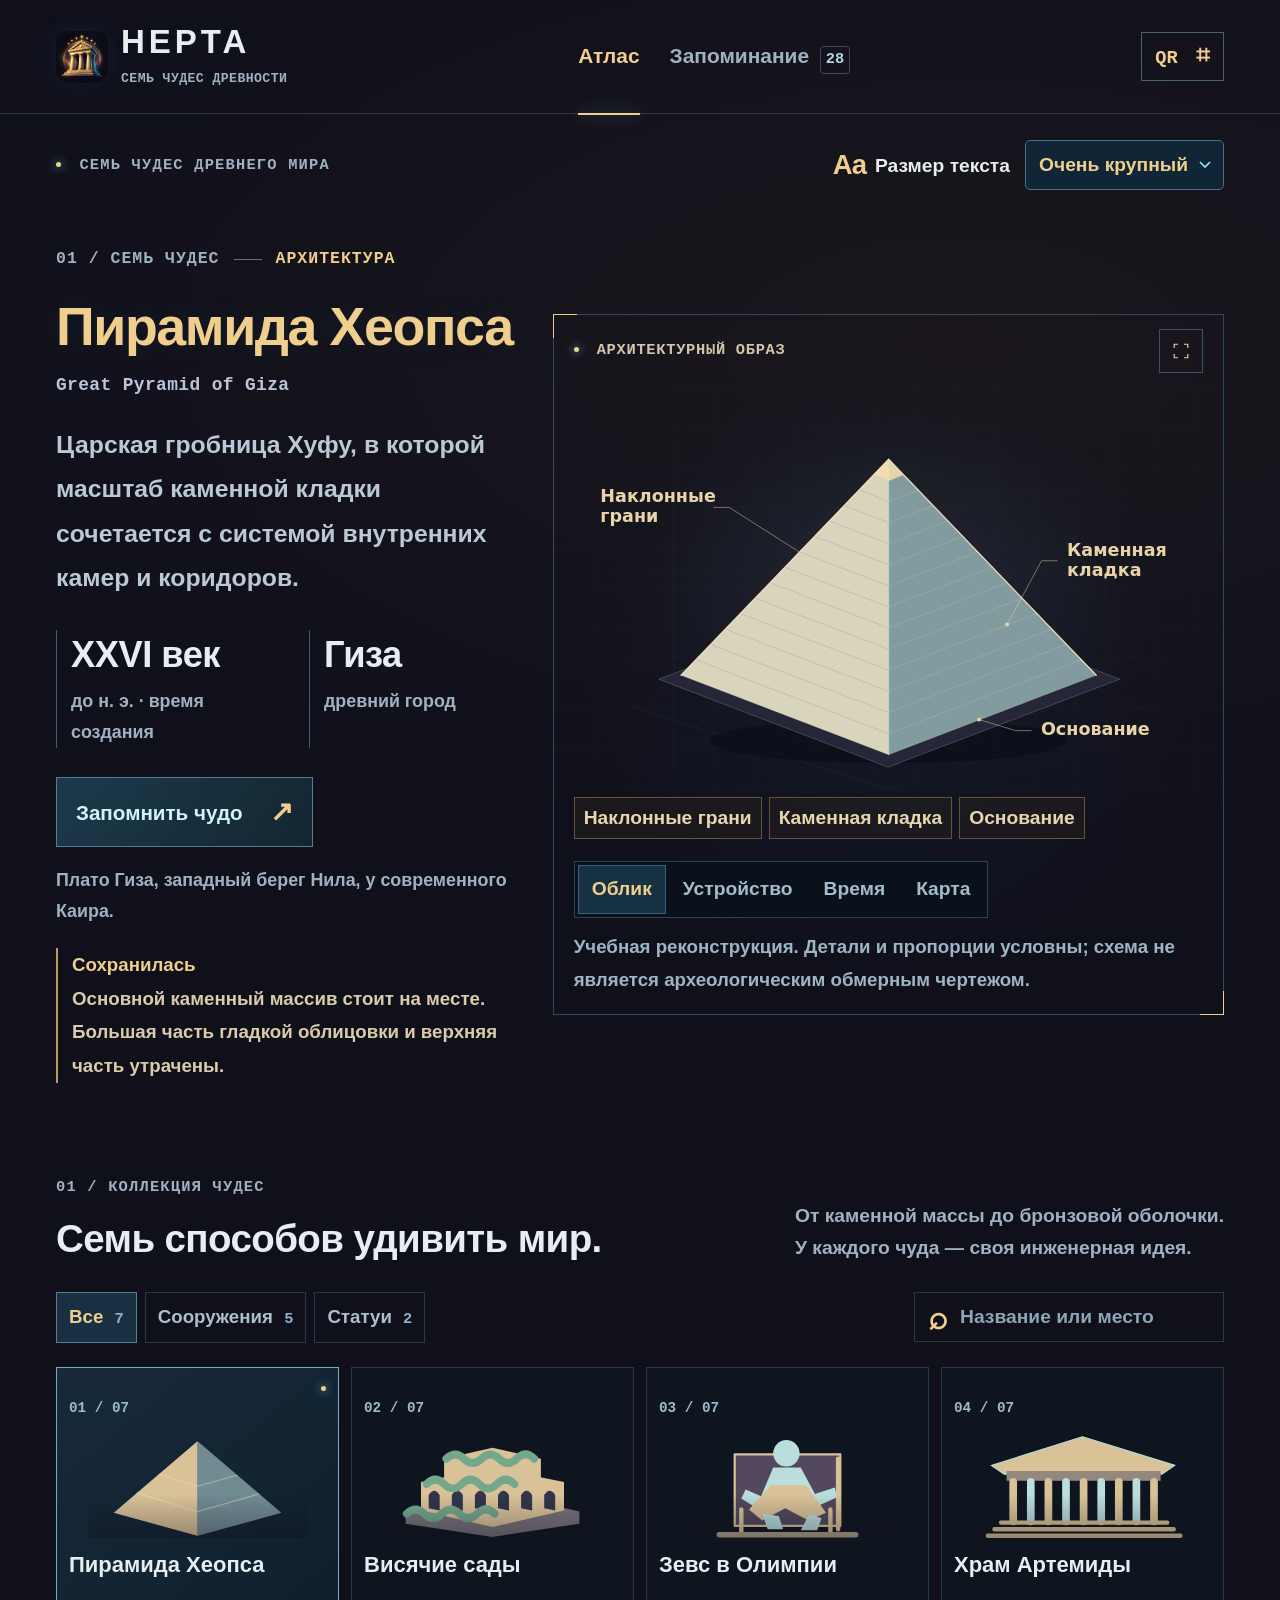
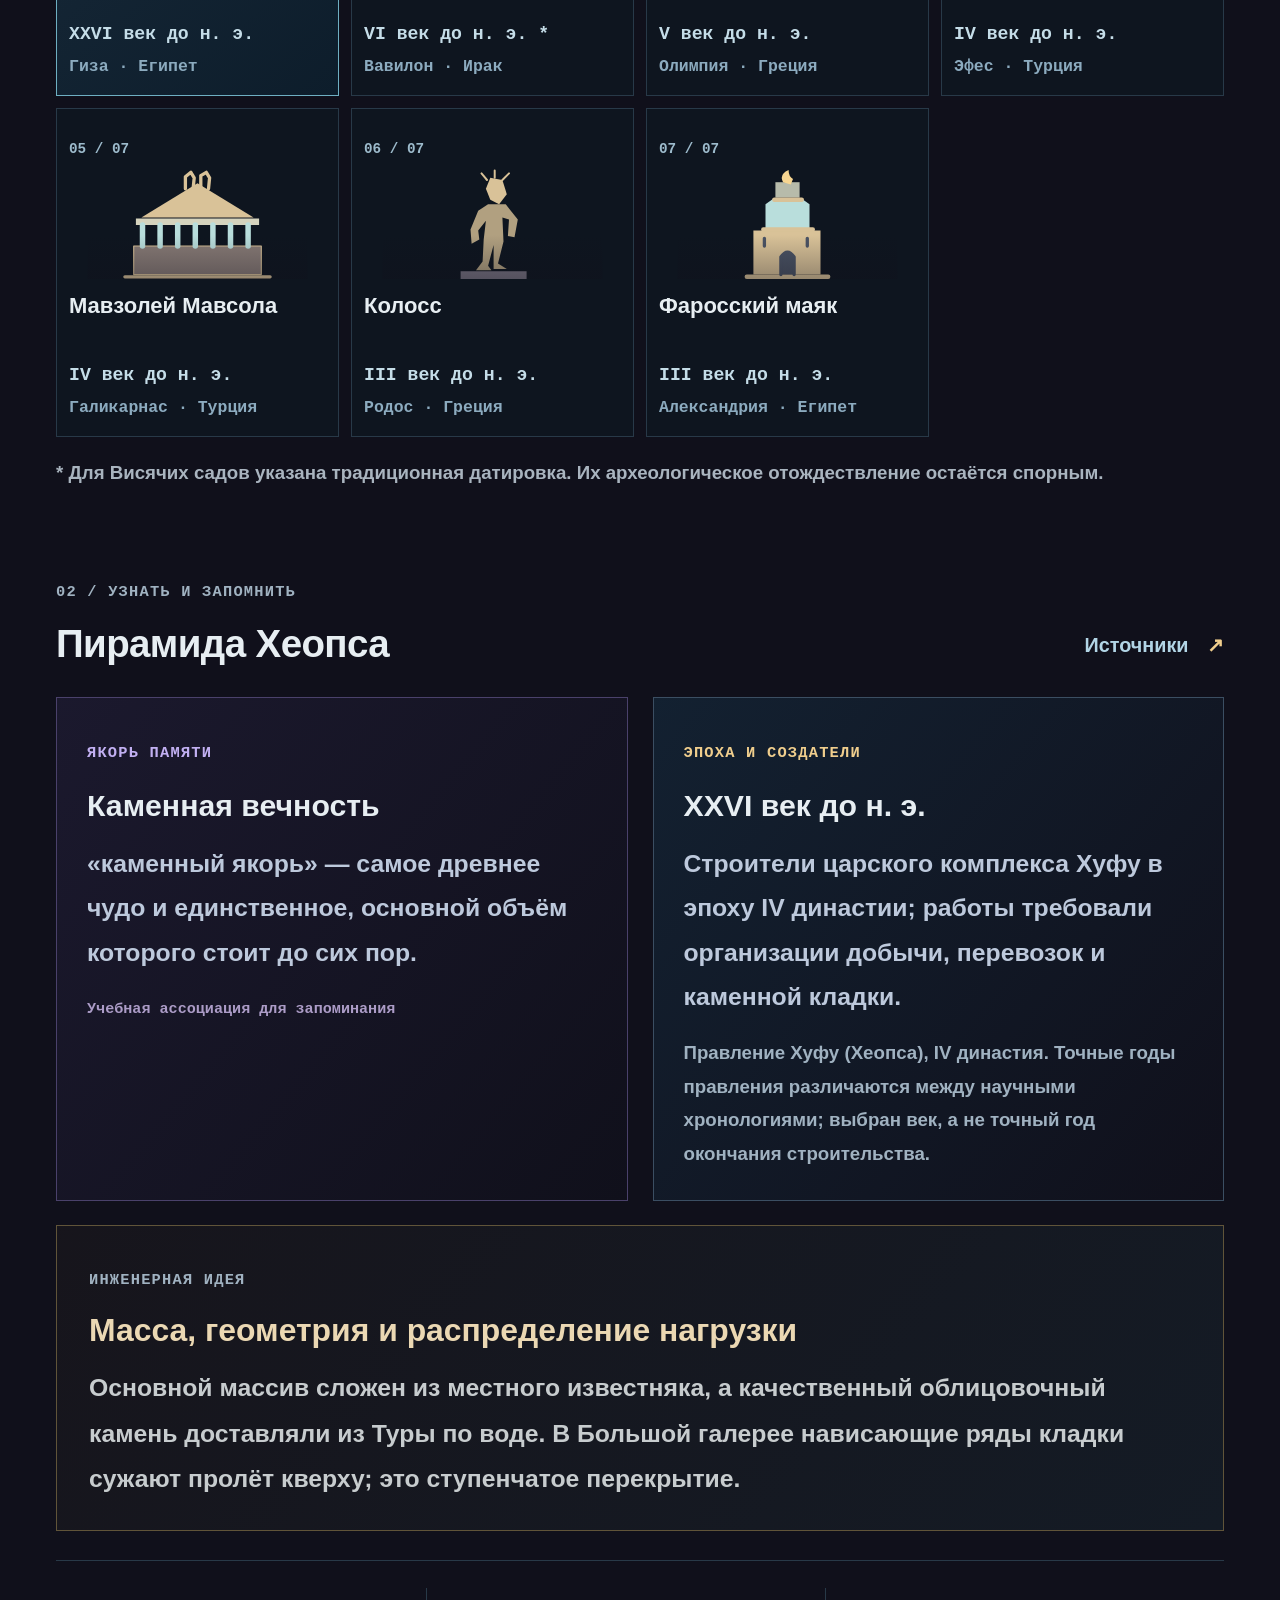
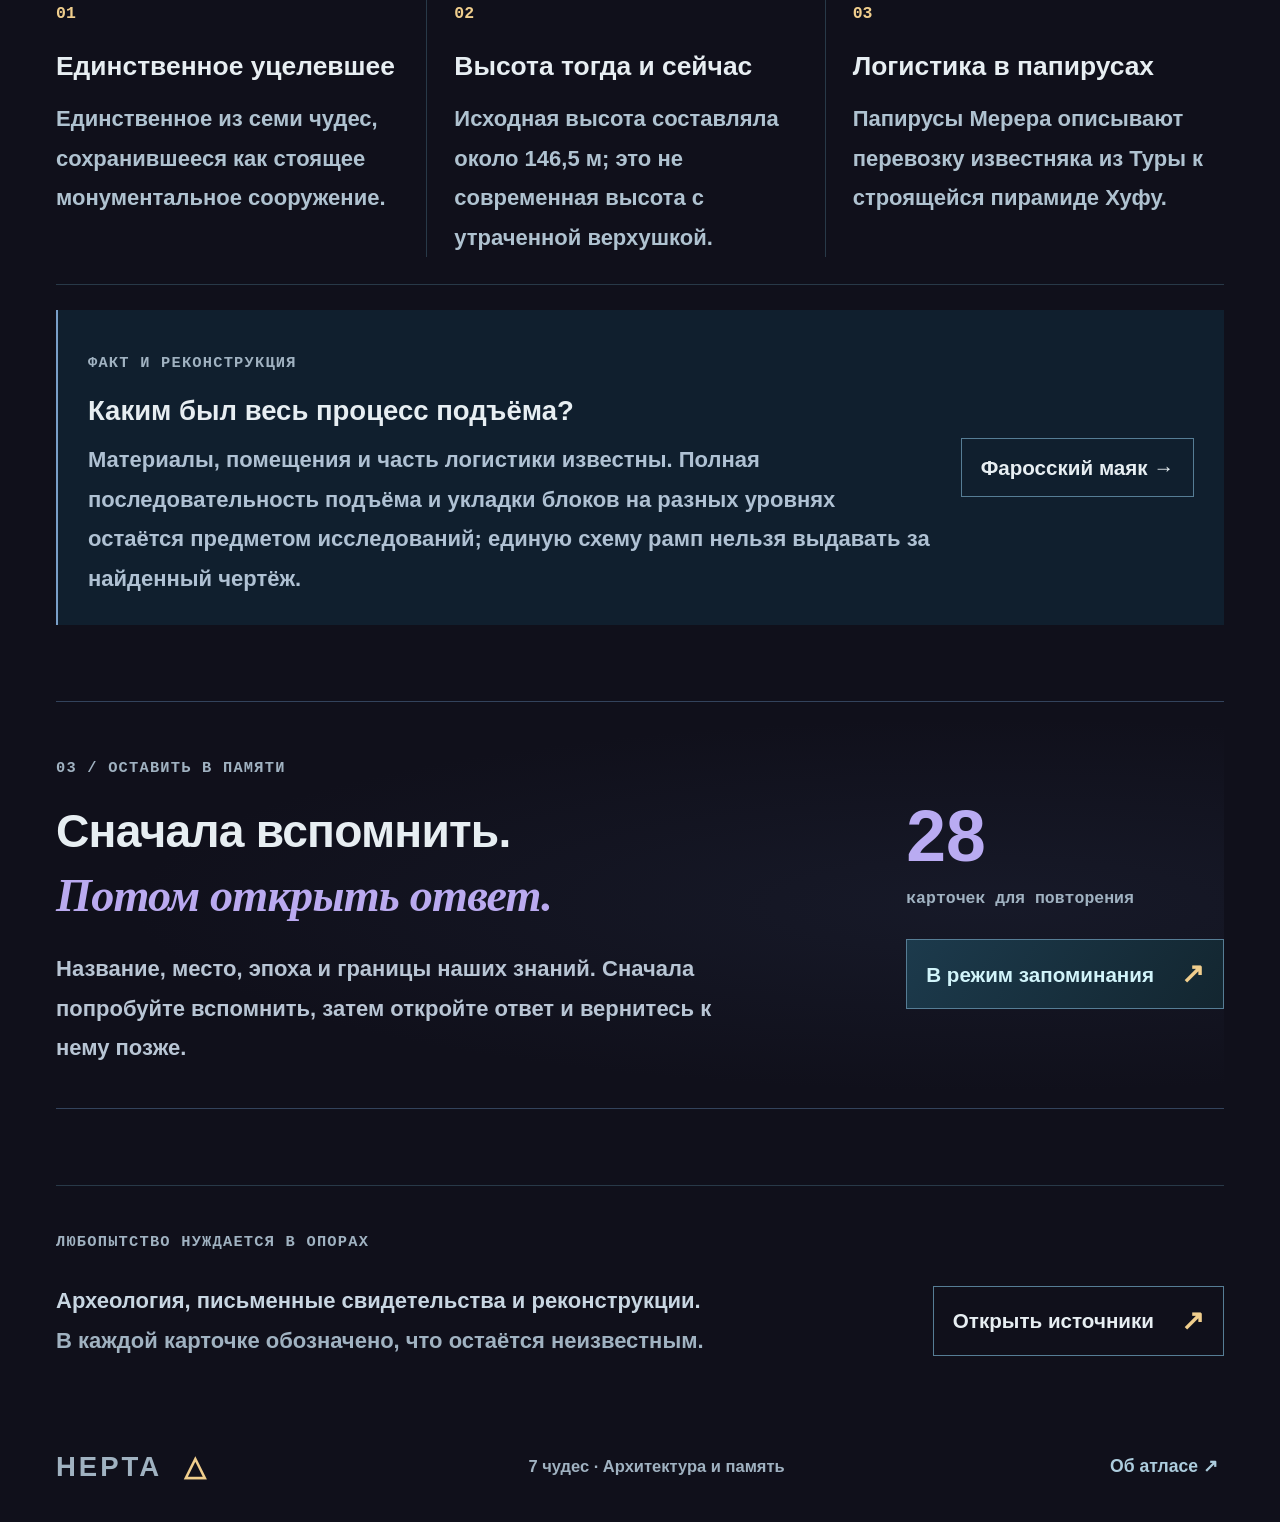
==== commit a7d8dd9c: "Add safe automatic updates and larger, heavier reading sizes" ====
--- a/docs/index.html
+++ b/docs/index.html
@@ -1,6 +1,7 @@
 <!doctype html>
 <html lang="ru" data-text-size="large">
 <head>
+  <meta name="atlas-app" content="hepta"><meta name="atlas-version" content="r-4f8af15305ff7632f6db"><meta name="atlas-built" content="2026-10-10T07:00:52+00:00">
   <meta charset="utf-8"><meta name="viewport" content="width=device-width,initial-scale=1">
   <meta name="theme-color" content="#10101b"><meta name="description" content="HEPTA — семь чудес Древнего мира. Архитектурные схемы, история, карта и карточки для запоминания.">
   <meta name="application-name" content="HEPTA"><meta name="apple-mobile-web-app-title" content="HEPTA"><meta name="apple-mobile-web-app-capable" content="yes"><meta name="mobile-web-app-capable" content="yes">
@@ -8,7 +9,7 @@
   <title>HEPTA — Семь чудес Древнего мира</title>
   <script>try{const v=localStorage.getItem('hepta-text-size');if(['normal','large','xlarge'].includes(v))document.documentElement.dataset.textSize=v;}catch{}</script>
   <style>:root{color-scheme:dark;--bg:#10101b;--panel:#1b1c29;--border:#283948;--text:#e7eef2;--muted:#a0b2c1;--cyan:#f0ce8d;--violet:#c3b5ec;--amber:#9ce7e8;--sans:-apple-system,BlinkMacSystemFont,"Segoe UI",Arial,sans-serif;--mono:Menlo,Consolas,"Liberation Mono",monospace;--serif:Georgia,"Times New Roman",serif}
-*{box-sizing:border-box}html{font-size:16px;scroll-behavior:smooth;scroll-padding-top:30px;-webkit-text-size-adjust:100%;text-size-adjust:100%}html[data-text-size=large]{font-size:18px}html[data-text-size=xlarge]{font-size:20px}body{margin:0;background:var(--bg);color:var(--text);font-family:var(--sans);font-size:1.125rem;font-weight:500;line-height:1.75;-webkit-font-smoothing:antialiased;background-image:radial-gradient(ellipse 80% 500px at 75% 350px,#61452420,transparent)}button,input,select{font:inherit}button{color:inherit;background:none;border:0;cursor:pointer}a{color:inherit;text-decoration:none}button,a,select,input{-webkit-tap-highlight-color:transparent}button:focus-visible,a:focus-visible,select:focus-visible,input:focus-visible,[tabindex]:focus-visible{outline:2px solid var(--cyan);outline-offset:4px}button:disabled{cursor:default;opacity:.45}button[hidden],[hidden]{display:none!important}svg{display:block}::selection{background:#3b6a96;color:white}.skip-link{position:fixed;left:20px;top:-90px;background:var(--cyan);color:#0b1824;padding:12px 20px;z-index:100}.skip-link:focus{top:15px}.site-header{max-width:1560px;margin:auto;padding:24px 56px;display:flex;align-items:center;gap:35px;border-bottom:1px solid var(--border)}.brand{display:flex;align-items:center;gap:13px;flex-shrink:0}.app-icon{width:52px;height:52px;border-radius:13px;box-shadow:0 0 24px #458cca1c}.brand>span{font-size:1.5rem;font-weight:700;letter-spacing:4px;line-height:1.1}.brand small{display:block;font:600 .6rem/1.6 var(--mono);letter-spacing:1.2px;color:var(--muted);margin-top:8px}.main-nav{display:flex;align-items:center;justify-content:center;gap:30px;margin:auto;font-size:.95rem;font-weight:650}.main-nav button{position:relative;white-space:nowrap;padding:12px 0;color:var(--muted)}.main-nav .active{color:var(--cyan)}.main-nav .active:after{content:"";position:absolute;bottom:-28px;left:0;right:0;height:2px;background:var(--cyan);box-shadow:0 0 16px #7bddfe70}.nav-count{display:inline-grid;place-items:center;min-width:25px;padding:1px 5px;border:1px solid #394d66;color:#b5d5e9;border-radius:4px;margin-left:5px;font:600 .7rem/1.5 var(--mono)}.header-qr{font:650 .85rem var(--mono);padding:10px 13px;border:1px solid #446275;color:var(--cyan);white-space:nowrap}.header-qr span{font-size:1.1rem;padding-left:7px}main{max-width:1440px;margin:auto;padding:0 56px}.utility-bar{display:flex;align-items:center;justify-content:space-between;gap:25px;padding:26px 0 35px}.eyebrow{font:650 .7rem/1.75 var(--mono);letter-spacing:1.2px;color:var(--muted)}.eyebrow i,.viewer-top i{display:inline-block;width:5px;height:5px;vertical-align:middle;margin-right:8px;border-radius:50%;background:var(--cyan);box-shadow:0 0 10px #7fdbff}.reading-controls{display:flex;align-items:center;gap:15px}.reading-controls label{display:flex;align-items:center;gap:9px;font-size:.875rem;font-weight:650;white-space:nowrap}.reading-controls b{font-size:1.25rem;letter-spacing:-1px;color:var(--cyan)}select{font:600 .875rem/1.45 var(--sans);color:var(--cyan);background-color:#102535;border:1px solid #4c7085;border-radius:5px;min-height:46px;padding:10px 34px 10px 13px;max-width:100%;appearance:none;-webkit-appearance:none;background-image:url("data:image/svg+xml,%3Csvg xmlns='http://www.w3.org/2000/svg' width='12' height='8' viewBox='0 0 12 8'%3E%3Cpath d='m1 1 5 5 5-5' fill='none' stroke='%2382e9f7' stroke-width='1.7'/%3E%3C/svg%3E");background-repeat:no-repeat;background-position:right 12px center;background-size:12px 8px}.hero{display:grid;grid-template-columns:minmax(310px,.9fr) minmax(0,1.3fr);gap:32px;align-items:center;min-height:540px}.hero-copy{padding:20px 0}.wonder-meta{font:600 .75rem/1.65 var(--mono);color:var(--cyan);letter-spacing:1px;display:flex;gap:14px;align-items:center;flex-wrap:wrap}.wonder-meta>span:first-child{color:var(--muted)}.wonder-meta i{width:28px;height:1px;background:#567386}h1{font-size:clamp(3rem,5.8vw,4.75rem);line-height:1.15;font-weight:650;letter-spacing:-2.5px;margin:23px 0 13px;color:var(--cyan);text-shadow:0 0 35px #78dfff16}h1.long-title{font-size:clamp(2.25rem,4.2vw,3.6rem);letter-spacing:-1.4px}.wonder-english{font:550 .8125rem/1.75 var(--mono);color:#bbc5da;letter-spacing:.4px;margin:0 0 21px}.hero-summary{font-size:1.125rem;line-height:1.8;color:#bac9d5;max-width:510px;margin:0}.hero-stats{display:flex;flex-wrap:wrap;gap:28px;margin:29px 0}.hero-stats>div{border-left:1px solid #3b5f70;padding-left:14px;min-width:0}.hero-stats strong{display:block;font-size:1.8rem;line-height:1.4;letter-spacing:-.5px;font-weight:650;white-space:nowrap}.hero-stats span{display:block;font:550 .7rem/1.75 var(--mono);color:var(--muted);margin-top:5px;max-width:210px}.primary-button,.secondary-button{display:inline-flex;align-items:center;justify-content:space-between;gap:27px;min-height:50px;padding:12px 19px;border:1px solid #567d95;font-size:.9375rem;font-weight:650;line-height:1.6;text-align:left}.primary-button{background:linear-gradient(125deg,#1c3a4c,#132630);color:#d1f4fa}.primary-button>span,.secondary-button>span{font-size:1.25rem;color:var(--cyan)}.primary-button:hover,.secondary-button:hover{border-color:var(--cyan);background-color:#18364b;box-shadow:0 0 24px #6acafa12}.hero-location{font-size:.8125rem;color:var(--muted);line-height:1.7;max-width:490px;margin:18px 0 0}.viewer{border:1px solid #2b4b60;background:radial-gradient(ellipse at 50% 50%,#14375633,transparent 65%);position:relative;isolation:isolate;min-width:0}.viewer:before,.viewer:after{content:"";position:absolute;width:23px;height:23px;border-color:var(--cyan);pointer-events:none}.viewer:before{top:-1px;left:-1px;border-top:1px solid;border-left:1px solid}.viewer:after{right:-1px;bottom:-1px;border-right:1px solid;border-bottom:1px solid}.viewer-top{display:flex;align-items:center;justify-content:space-between;gap:15px;padding:14px 20px;font:650 .7rem/1.65 var(--mono);letter-spacing:.7px;color:#b0d3e0}.icon-button{display:grid;place-items:center;flex-shrink:0;width:42px;height:42px;border:1px solid #365369;color:var(--cyan);line-height:1}.icon-button svg{width:18px;stroke:currentColor;stroke-width:1.6;fill:none}.icon-button:hover{background:#1a3247}.viewer-content{height:410px;min-height:0;overflow:hidden;position:relative;background-image:linear-gradient(#8ac0e406 1px,transparent 1px),linear-gradient(90deg,#8ac0e406 1px,transparent 1px);background-size:40px 40px}.viewer-content>svg{width:100%;height:100%}.viewer-bottom{display:flex;align-items:center;justify-content:space-between;gap:18px;padding:10px 20px 13px;flex-wrap:wrap}.view-tabs{display:flex;background:#08111bbb;border:1px solid #2c4556;padding:3px;gap:3px}.view-tabs button{font-size:.875rem;font-weight:650;line-height:1.5;color:#a4bccb;padding:9px 17px;border:1px solid transparent;min-height:42px;white-space:nowrap}.view-tabs .active{background:#163243;border-color:#386279;color:var(--cyan)}.viewer-code{font:600 .65rem/1.65 var(--mono);letter-spacing:1px;color:#8faabc}.viewer-note{font-size:.6875rem;line-height:1.75;font-weight:550;color:#9db5c4;margin:0;padding:0 20px 17px}.viewer.expanded{position:fixed;inset:18px;z-index:50;background:var(--bg);box-shadow:0 0 0 35px #030711e8;display:flex;flex-direction:column}.expanded .viewer-content{flex:1;height:auto}.expanded .viewer-bottom,.expanded .viewer-note{width:100%;max-width:900px;align-self:center}.section-heading{display:flex;align-items:flex-end;justify-content:space-between;gap:25px;margin-bottom:27px}.section-heading h2{font-size:1.75rem;font-weight:650;line-height:1.35;letter-spacing:-.6px;margin:9px 0 0}.section-heading>p{font-size:.875rem;line-height:1.7;color:var(--muted);margin:0}.collection{padding-top:58px}.collection-toolbar{display:flex;justify-content:space-between;gap:25px;align-items:center;margin-bottom:24px}.range-filters{display:flex;gap:8px;flex-wrap:wrap}.range-filters button{font-size:.85rem;font-weight:600;white-space:nowrap;padding:8px 12px;border:1px solid var(--border);min-height:42px;color:#adbfcd}.range-filters span{font:600 .7rem var(--mono);color:#8cb3cb;margin-left:6px}.range-filters .active{border-color:#587f91;background:#193042;color:var(--cyan)}.search{display:flex;align-items:center;border:1px solid var(--border);padding:6px 13px;gap:10px;max-width:310px;width:100%}.search span{font-size:1.5rem;line-height:1;color:var(--cyan)}.search input{font-size:.875rem;width:100%;min-width:0;border:0;background:none;color:var(--text);outline:none;min-height:33px}.search:focus-within{border-color:var(--cyan)}.search input::placeholder{color:#8ca6b7}.wonder-grid{display:grid;grid-template-columns:repeat(7,minmax(0,1fr));gap:12px}.wonder-card{border:1px solid var(--border);background:#0e1a248c;padding:14px 12px;text-align:left;position:relative;min-width:0;transition:background .15s,border-color .15s}.wonder-card:hover{background:#172c3b;border-color:#49758f}.wonder-card.selected{border-color:#6eafc2;background:linear-gradient(140deg,#1d3b4e99,#0d1d2b)}.wonder-card.selected:after{content:"";position:absolute;right:12px;top:18px;width:5px;height:5px;border-radius:50%;background:var(--cyan);box-shadow:0 0 10px #73dffe}.wonder-card-number{font:600 .65rem var(--mono);color:#9dbbcc}.wonder-card-visual{height:68px;margin:3px 0 11px}.wonder-card-visual svg{width:100%;height:100%}.wonder-card-name{font-size:.825rem;font-weight:650;line-height:1.45;display:block;min-height:2.9em}.wonder-card-alt{font:600 .72rem/1.6 var(--mono);display:block;color:#c5dde8;margin-top:7px}.wonder-card-range{font:550 .6rem/1.7 var(--mono);color:#8cabbf;display:block;margin-top:4px;letter-spacing:.4px}.empty-search{padding:35px 20px;border:1px solid var(--border);text-align:center;font-size:1rem;color:var(--muted)}.empty-search button{color:var(--cyan);text-decoration:underline;margin-left:10px}.wonder-details{padding-top:76px}.text-button{font-size:.9rem;font-weight:650;line-height:1.6;color:#b2d5e6;padding:8px 0}.text-button>span{margin-left:13px;color:var(--cyan)}.insight-grid{display:grid;grid-template-columns:1fr 1fr;gap:25px}.memory-anchor,.historical-context{padding:29px 30px;border:1px solid #4a416b;background:linear-gradient(130deg,#29244570,transparent)}.memory-anchor .eyebrow{color:#c2b0f2}.historical-context{border-color:#3b4e62;background:linear-gradient(130deg,#16344a77,transparent)}.historical-context .eyebrow{color:var(--cyan)}.insight-grid h3{font-size:1.375rem;font-weight:650;line-height:1.5;margin:13px 0}.insight-grid p{font-size:1.125rem;line-height:1.8;color:#bdc9dc;margin:0}.memory-anchor small{font:500 .6875rem/1.8 var(--mono);color:#ac9cc7;display:block;margin-top:21px}.historical-context .history-note{font-size:.85rem;margin-top:16px;color:var(--muted)}.facts-grid{display:grid;grid-template-columns:repeat(3,1fr);gap:27px;border-top:1px solid var(--border);border-bottom:1px solid var(--border);margin-top:29px;padding:27px 0}.fact-item{border-right:1px solid var(--border);padding-right:26px}.fact-item:last-child{border-right:0;padding-right:0}.fact-item>span{font:600 .75rem var(--mono);color:var(--cyan)}.fact-item h3{font-size:1.2rem;font-weight:650;line-height:1.5;margin:16px 0 12px}.fact-item p{font-size:1rem;line-height:1.8;color:#afc2d0;margin:0}.pair-panel{display:flex;align-items:center;justify-content:space-between;gap:28px;padding:27px 30px;background:#101f2e;border-left:2px solid #7a9fc9;margin-top:25px}.pair-panel>div{flex:1;min-width:0}.pair-panel h3{font-size:1.25rem;line-height:1.5;margin:9px 0;font-weight:650}.pair-panel p{font-size:1rem;line-height:1.8;color:#afc1d3;margin:0}.pair-panel button{max-width:280px;flex-shrink:0}.learn-invite{display:flex;justify-content:space-between;align-items:center;gap:60px;border-top:1px solid #33435c;border-bottom:1px solid #33435c;padding:40px 0;margin:76px 0;background:radial-gradient(ellipse at 80% 50%,#2730494a,transparent 65%)}.learn-invite>div:first-child{max-width:690px}.learn-invite h2{font-size:2.1rem;font-weight:600;line-height:1.4;letter-spacing:-.8px;margin:13px 0 20px}.learn-invite em{font-family:var(--serif);color:#baaaf0;font-weight:500}.learn-invite p{font-size:1rem;line-height:1.8;color:#b8c5d4;margin:0}.invite-action{display:flex;align-items:flex-start;flex-direction:column;min-width:300px}.invite-count{font-size:3.25rem;font-weight:600;line-height:1;color:#b9abf2}.invite-label{font:500 .75rem/1.8 var(--mono);color:var(--muted);margin:12px 0 25px}.source-strip{border-top:1px solid var(--border);padding:30px 0;margin:60px 0 30px}.source-strip>div{display:flex;justify-content:space-between;align-items:center;gap:30px}.source-strip p{font-size:1rem;line-height:1.8;color:#c8d6e2}.source-strip p span{color:var(--muted)}.source-strip button{flex-shrink:0}footer{max-width:1440px;margin:auto;padding:0 56px 30px;display:flex;align-items:center;justify-content:space-between;gap:25px;font-size:.75rem;color:var(--muted);line-height:1.8}.footer-brand{font-size:1.25rem;font-weight:650;letter-spacing:3px;display:flex;align-items:center;gap:22px}.footer-brand span{color:var(--cyan)}footer button{font-size:.8rem;color:#adcdde}.learn-heading{padding:20px 0 30px}.learn-heading h1{color:#e6eef9;font-size:clamp(2.8rem,5.3vw,4rem);margin:14px 0 20px}.learn-heading h1 em{font-family:var(--serif);color:#b9a9ee;font-weight:500}.learn-heading>p{font-size:1.125rem;color:#b8c6d6;line-height:1.8;max-width:790px;margin:0}.study-stats{display:grid;grid-template-columns:repeat(3,1fr);border-top:1px solid var(--border);border-bottom:1px solid var(--border);padding:27px 0;gap:27px}.study-stats>div{border-left:1px solid #3a536b;padding-left:21px}.study-stats strong{display:block;font-size:2.1rem;font-weight:600;line-height:1.3}.study-stats span{font-size:.85rem;color:var(--muted);display:block;margin-top:7px}.study-stats>div:first-child strong{color:var(--cyan)}.review-setup{background:#111e2c;border:1px solid #2f4358;padding:29px 31px;margin-top:30px}.setup-fields{display:grid;grid-template-columns:1fr 1fr;gap:27px}.setup-fields label{font-size:.875rem;font-weight:600;color:#afc1d0}.setup-fields select{display:block;width:100%;margin-top:10px;color:#d7eaf7}.start-review{display:flex;align-items:center;justify-content:space-between;gap:25px;border-top:1px solid #2d4054;margin-top:27px;padding-top:25px}.start-review h2{font-size:1.375rem;font-weight:650;line-height:1.5;margin:0 0 8px}.start-review p{font-size:.95rem;color:#acbfd0;line-height:1.7;margin:0;max-width:660px}.start-review .primary-button{flex-shrink:0}.review-setup>.text-button{margin-top:18px}.study-method{display:grid;grid-template-columns:repeat(3,1fr);gap:32px;padding-top:40px}.study-method>div>span{font:600 .8rem var(--mono);color:var(--violet)}.study-method h3{font-size:1.25rem;line-height:1.5;margin:13px 0 9px;font-weight:650}.study-method p{font-size:1rem;color:#afc0d0;line-height:1.8;margin:0}.review-session{max-width:890px;margin:0 auto}.session-top{display:flex;align-items:center;justify-content:space-between;gap:20px;margin-bottom:17px}.session-top>span{font:600 .8rem/1.7 var(--mono);color:#b3c9dc}.session-progress{height:3px;background:#243246;margin-bottom:23px}.session-progress>span{display:block;height:100%;background:linear-gradient(90deg,var(--cyan),var(--violet));transition:width .2s}.flashcard{min-height:450px;text-align:center;padding:38px 45px;border:1px solid #476479;background:radial-gradient(ellipse at 50% 0,#21344d77,transparent 75%),#101b2a;box-shadow:0 0 40px #060d191a;display:flex;flex-direction:column;justify-content:center}.flashcard>.eyebrow{color:#acc5dc}.card-motif{color:#7cdcef;font:3.2rem/1 var(--serif);margin:22px 0 12px;text-shadow:0 0 25px #82dbff44}.flashcard h2{font-size:1.7rem;font-weight:650;line-height:1.5;letter-spacing:-.5px;margin:15px auto;max-width:720px}.flashcard #card-hint{font-size:1rem;line-height:1.8;max-width:620px;color:#a9bfce;margin:17px auto 27px}.flashcard .primary-button{margin:0 auto;gap:40px}.flashcard #card-answer{font-size:2.1rem;color:var(--cyan);line-height:1.4}.answer-detail{font-size:1.125rem;color:#c3d4e2;line-height:1.8}.answer-anchor{border-top:1px solid #3c3859;text-align:left;padding-top:19px;margin:22px 0 12px}.answer-anchor>span{font:650 .75rem var(--mono);color:var(--violet);letter-spacing:1px}.answer-anchor p{font-size:1rem;line-height:1.8;color:#c6beda;margin:8px 0 0}.rating-buttons{display:grid;grid-template-columns:repeat(3,1fr);gap:13px;margin-top:20px}.rating-buttons button{padding:18px 12px;border:1px solid #46506a;background:#111f30;min-width:0}.rating-buttons button:first-child{border-color:#77613e;background:#2b241d}.rating-buttons button:last-child{border-color:#546194;background:#1c263f}.rating-buttons button:hover{border-color:var(--cyan)}.rating-buttons strong{display:block;font-size:1.0625rem;line-height:1.5;font-weight:650}.rating-buttons span{display:block;font-size:.8rem;line-height:1.6;color:#a8becf;margin-top:5px}.rating-buttons button:first-child span{color:#d2b791}.study-footnote{font-size:.8rem;line-height:1.8;color:#94afc2;margin:21px 0 0}.review-complete{text-align:center;border:1px solid #34596b;padding:45px 35px;background:#101e2c;max-width:840px;margin:auto}.finish-symbol{color:var(--cyan);font-size:3rem}.review-complete h2{font-size:2rem;font-weight:650;line-height:1.4}.review-complete p{font-size:1.125rem;line-height:1.8;color:#b4c8d7}.review-complete button{margin:18px auto 0}.height-chart{height:100%;overflow-y:auto;padding:8px 20px 15px;scrollbar-width:thin;scrollbar-color:#467590 #0b1724}.chart-intro{font-size:.75rem;color:var(--muted);line-height:1.7;margin:0 0 13px}.height-row{display:grid;grid-template-columns:minmax(105px,1.4fr) minmax(20px,1fr) auto;align-items:center;gap:13px;border-bottom:1px solid #243c4d;min-height:44px;width:100%;padding:9px 0;text-align:left}.height-row .chart-name{font-size:.8rem;font-weight:600;line-height:1.5}.height-row .chart-value{font:600 .7rem var(--mono);color:#afcede;white-space:nowrap}.bar-track{height:5px;background:#233346;display:block}.bar-track i{display:block;min-width:3px;height:100%;background:#617695}.height-row.active{color:var(--cyan)}.height-row.active .bar-track i{background:var(--cyan);box-shadow:0 0 13px #84dcff33}.map-dot{cursor:pointer}.map-dot .map-hit{fill:transparent}.map-dot .map-badge{fill:#102438;stroke:#72bad7;stroke-width:1.4}.map-dot text{font:700 23px var(--sans);text-anchor:middle;dominant-baseline:middle;fill:#d7f2ff;pointer-events:none}.map-dot.active .map-badge{fill:#4c3b27;stroke:var(--amber);stroke-width:2}.map-dot:focus-visible .map-badge{stroke:white;stroke-width:3}.map-caption{font:600 20px var(--mono);fill:#8eafc9;letter-spacing:1px}.map-degree{font:500 17px var(--mono);fill:#64849b}dialog{background:#101e2c;color:var(--text);border:1px solid #466579;padding:30px 34px;max-width:860px;width:calc(100% - 30px);max-height:88dvh;box-shadow:0 0 90px #0008}dialog::backdrop{background:#030a13e8;backdrop-filter:blur(8px)}.dialog-top{display:flex;align-items:center;justify-content:space-between;gap:15px}dialog h2{font-size:1.8rem;font-weight:650;line-height:1.4;margin:22px 0}dialog>p{font-size:1rem;line-height:1.8;color:#bbccda}.source-group{border-top:1px solid var(--border);padding-top:18px;margin-top:25px}.source-group h3{font-size:1.3rem;font-weight:650;margin:5px 0 15px}.source-link{display:block;border-left:1px solid #52748f;padding-left:16px;margin:18px 0}.source-link strong{display:block;font-size:.9375rem;line-height:1.75;color:var(--cyan);font-weight:650}.source-link span{display:block;font-size:.875rem;color:#a3bbcd;line-height:1.75;margin-top:5px}.source-link:hover strong{text-decoration:underline}.source-policy{font-size:.8rem;line-height:1.85;border-top:1px solid var(--border);padding-top:20px;margin-top:28px}.height-note{font-size:.85rem;color:#b6c8d8;line-height:1.8}.qr-art{background:white;max-width:270px;margin:23px auto}.qr-art svg{width:100%;height:auto}#qr-dialog{max-width:490px;text-align:center}#qr-dialog .dialog-top{text-align:left}#qr-dialog>p{font-size:1rem}.qr-url{display:block;font:600 .8rem/1.8 var(--mono);color:var(--cyan);overflow-wrap:anywhere;margin:21px 0}#qr-dialog>.secondary-button{margin:0 auto}.toast{position:fixed;left:50%;bottom:24px;transform:translate(-50%,20px);padding:12px 23px;border:1px solid #567993;background:#132c3d;color:#dbf2ff;opacity:0;pointer-events:none;transition:.2s;z-index:100;font-size:.9rem;text-align:center;max-width:calc(100% - 32px)}.toast.show{opacity:1;transform:translate(-50%,0)}
+*{box-sizing:border-box}html{font-size:16px;scroll-behavior:smooth;scroll-padding-top:30px;-webkit-text-size-adjust:100%;text-size-adjust:100%}html[data-text-size=large]{font-size:18px}html[data-text-size=xlarge]{font-size:20px}body{margin:0;background:var(--bg);color:var(--text);font-family:var(--sans);font-size:1.125rem;font-weight:600;line-height:1.75;-webkit-font-smoothing:antialiased;background-image:radial-gradient(ellipse 80% 500px at 75% 350px,#61452420,transparent)}button,input,select{font:inherit}button{color:inherit;background:none;border:0;cursor:pointer}a{color:inherit;text-decoration:none}button,a,select,input{-webkit-tap-highlight-color:transparent}button:focus-visible,a:focus-visible,select:focus-visible,input:focus-visible,[tabindex]:focus-visible{outline:2px solid var(--cyan);outline-offset:4px}button:disabled{cursor:default;opacity:.45}button[hidden],[hidden]{display:none!important}svg{display:block}::selection{background:#3b6a96;color:white}.skip-link{position:fixed;left:20px;top:-90px;background:var(--cyan);color:#0b1824;padding:12px 20px;z-index:100}.skip-link:focus{top:15px}.site-header{max-width:1560px;margin:auto;padding:24px 56px;display:flex;align-items:center;gap:35px;border-bottom:1px solid var(--border)}.brand{display:flex;align-items:center;gap:13px;flex-shrink:0}.app-icon{width:52px;height:52px;border-radius:13px;box-shadow:0 0 24px #458cca1c}.brand>span{font-size:1.5rem;font-weight:750;letter-spacing:4px;line-height:1.1}.brand small{display:block;font:700 .6rem/1.6 var(--mono);letter-spacing:1.2px;color:var(--muted);margin-top:8px}.main-nav{display:flex;align-items:center;justify-content:center;gap:30px;margin:auto;font-size:.95rem;font-weight:750}.main-nav button{position:relative;white-space:nowrap;padding:12px 0;color:var(--muted)}.main-nav .active{color:var(--cyan)}.main-nav .active:after{content:"";position:absolute;bottom:-28px;left:0;right:0;height:2px;background:var(--cyan);box-shadow:0 0 16px #7bddfe70}.nav-count{display:inline-grid;place-items:center;min-width:25px;padding:1px 5px;border:1px solid #394d66;color:#b5d5e9;border-radius:4px;margin-left:5px;font:700 .7rem/1.5 var(--mono)}.header-qr{font:750 .85rem var(--mono);padding:10px 13px;border:1px solid #446275;color:var(--cyan);white-space:nowrap}.header-qr span{font-size:1.1rem;padding-left:7px}main{max-width:1440px;margin:auto;padding:0 56px}.utility-bar{display:flex;align-items:center;justify-content:space-between;gap:25px;padding:26px 0 35px}.eyebrow{font:750 .7rem/1.75 var(--mono);letter-spacing:1.2px;color:var(--muted)}.eyebrow i,.viewer-top i{display:inline-block;width:5px;height:5px;vertical-align:middle;margin-right:8px;border-radius:50%;background:var(--cyan);box-shadow:0 0 10px #7fdbff}.reading-controls{display:flex;align-items:center;gap:15px}.reading-controls label{display:flex;align-items:center;gap:9px;font-size:.875rem;font-weight:750;white-space:nowrap}.reading-controls b{font-size:1.25rem;letter-spacing:-1px;color:var(--cyan)}select{font:700 .875rem/1.45 var(--sans);color:var(--cyan);background-color:#102535;border:1px solid #4c7085;border-radius:5px;min-height:46px;padding:10px 34px 10px 13px;max-width:100%;appearance:none;-webkit-appearance:none;background-image:url("data:image/svg+xml,%3Csvg xmlns='http://www.w3.org/2000/svg' width='12' height='8' viewBox='0 0 12 8'%3E%3Cpath d='m1 1 5 5 5-5' fill='none' stroke='%2382e9f7' stroke-width='1.7'/%3E%3C/svg%3E");background-repeat:no-repeat;background-position:right 12px center;background-size:12px 8px}.hero{display:grid;grid-template-columns:minmax(310px,.9fr) minmax(0,1.3fr);gap:32px;align-items:center;min-height:540px}.hero-copy{padding:20px 0}.wonder-meta{font:700 .75rem/1.65 var(--mono);color:var(--cyan);letter-spacing:1px;display:flex;gap:14px;align-items:center;flex-wrap:wrap}.wonder-meta>span:first-child{color:var(--muted)}.wonder-meta i{width:28px;height:1px;background:#567386}h1{font-size:clamp(3rem,5.8vw,4.75rem);line-height:1.15;font-weight:750;letter-spacing:-2.5px;margin:23px 0 13px;color:var(--cyan);text-shadow:0 0 35px #78dfff16}h1.long-title{font-size:clamp(2.25rem,4.2vw,3.6rem);letter-spacing:-1.4px}.wonder-english{font:650 .8125rem/1.75 var(--mono);color:#bbc5da;letter-spacing:.4px;margin:0 0 21px}.hero-summary{font-size:1.125rem;line-height:1.8;color:#bac9d5;max-width:510px;margin:0}.hero-stats{display:flex;flex-wrap:wrap;gap:28px;margin:29px 0}.hero-stats>div{border-left:1px solid #3b5f70;padding-left:14px;min-width:0}.hero-stats strong{display:block;font-size:1.8rem;line-height:1.4;letter-spacing:-.5px;font-weight:750;white-space:nowrap}.hero-stats span{display:block;font:650 .7rem/1.75 var(--mono);color:var(--muted);margin-top:5px;max-width:210px}.primary-button,.secondary-button{display:inline-flex;align-items:center;justify-content:space-between;gap:27px;min-height:50px;padding:12px 19px;border:1px solid #567d95;font-size:.9375rem;font-weight:750;line-height:1.6;text-align:left}.primary-button{background:linear-gradient(125deg,#1c3a4c,#132630);color:#d1f4fa}.primary-button>span,.secondary-button>span{font-size:1.25rem;color:var(--cyan)}.primary-button:hover,.secondary-button:hover{border-color:var(--cyan);background-color:#18364b;box-shadow:0 0 24px #6acafa12}.hero-location{font-size:.8125rem;color:var(--muted);line-height:1.7;max-width:490px;margin:18px 0 0}.viewer{border:1px solid #2b4b60;background:radial-gradient(ellipse at 50% 50%,#14375633,transparent 65%);position:relative;isolation:isolate;min-width:0}.viewer:before,.viewer:after{content:"";position:absolute;width:23px;height:23px;border-color:var(--cyan);pointer-events:none}.viewer:before{top:-1px;left:-1px;border-top:1px solid;border-left:1px solid}.viewer:after{right:-1px;bottom:-1px;border-right:1px solid;border-bottom:1px solid}.viewer-top{display:flex;align-items:center;justify-content:space-between;gap:15px;padding:14px 20px;font:750 .7rem/1.65 var(--mono);letter-spacing:.7px;color:#b0d3e0}.icon-button{display:grid;place-items:center;flex-shrink:0;width:42px;height:42px;border:1px solid #365369;color:var(--cyan);line-height:1}.icon-button svg{width:18px;stroke:currentColor;stroke-width:1.6;fill:none}.icon-button:hover{background:#1a3247}.viewer-content{height:410px;min-height:0;overflow:hidden;position:relative;background-image:linear-gradient(#8ac0e406 1px,transparent 1px),linear-gradient(90deg,#8ac0e406 1px,transparent 1px);background-size:40px 40px}.viewer-content>svg{width:100%;height:100%}.viewer-bottom{display:flex;align-items:center;justify-content:space-between;gap:18px;padding:10px 20px 13px;flex-wrap:wrap}.view-tabs{display:flex;background:#08111bbb;border:1px solid #2c4556;padding:3px;gap:3px}.view-tabs button{font-size:.875rem;font-weight:750;line-height:1.5;color:#a4bccb;padding:9px 17px;border:1px solid transparent;min-height:42px;white-space:nowrap}.view-tabs .active{background:#163243;border-color:#386279;color:var(--cyan)}.viewer-code{font:700 .65rem/1.65 var(--mono);letter-spacing:1px;color:#8faabc}.viewer-note{font-size:.6875rem;line-height:1.75;font-weight:650;color:#9db5c4;margin:0;padding:0 20px 17px}.viewer.expanded{position:fixed;inset:18px;z-index:50;background:var(--bg);box-shadow:0 0 0 35px #030711e8;display:flex;flex-direction:column}.expanded .viewer-content{flex:1;height:auto}.expanded .viewer-bottom,.expanded .viewer-note{width:100%;max-width:900px;align-self:center}.section-heading{display:flex;align-items:flex-end;justify-content:space-between;gap:25px;margin-bottom:27px}.section-heading h2{font-size:1.75rem;font-weight:750;line-height:1.35;letter-spacing:-.6px;margin:9px 0 0}.section-heading>p{font-size:.875rem;line-height:1.7;color:var(--muted);margin:0}.collection{padding-top:58px}.collection-toolbar{display:flex;justify-content:space-between;gap:25px;align-items:center;margin-bottom:24px}.range-filters{display:flex;gap:8px;flex-wrap:wrap}.range-filters button{font-size:.85rem;font-weight:700;white-space:nowrap;padding:8px 12px;border:1px solid var(--border);min-height:42px;color:#adbfcd}.range-filters span{font:700 .7rem var(--mono);color:#8cb3cb;margin-left:6px}.range-filters .active{border-color:#587f91;background:#193042;color:var(--cyan)}.search{display:flex;align-items:center;border:1px solid var(--border);padding:6px 13px;gap:10px;max-width:310px;width:100%}.search span{font-size:1.5rem;line-height:1;color:var(--cyan)}.search input{font-size:.875rem;width:100%;min-width:0;border:0;background:none;color:var(--text);outline:none;min-height:33px}.search:focus-within{border-color:var(--cyan)}.search input::placeholder{color:#8ca6b7}.wonder-grid{display:grid;grid-template-columns:repeat(7,minmax(0,1fr));gap:12px}.wonder-card{border:1px solid var(--border);background:#0e1a248c;padding:14px 12px;text-align:left;position:relative;min-width:0;transition:background .15s,border-color .15s}.wonder-card:hover{background:#172c3b;border-color:#49758f}.wonder-card.selected{border-color:#6eafc2;background:linear-gradient(140deg,#1d3b4e99,#0d1d2b)}.wonder-card.selected:after{content:"";position:absolute;right:12px;top:18px;width:5px;height:5px;border-radius:50%;background:var(--cyan);box-shadow:0 0 10px #73dffe}.wonder-card-number{font:700 .65rem var(--mono);color:#9dbbcc}.wonder-card-visual{height:68px;margin:3px 0 11px}.wonder-card-visual svg{width:100%;height:100%}.wonder-card-name{font-size:.825rem;font-weight:750;line-height:1.45;display:block;min-height:2.9em}.wonder-card-alt{font:700 .72rem/1.6 var(--mono);display:block;color:#c5dde8;margin-top:7px}.wonder-card-range{font:650 .6rem/1.7 var(--mono);color:#8cabbf;display:block;margin-top:4px;letter-spacing:.4px}.empty-search{padding:35px 20px;border:1px solid var(--border);text-align:center;font-size:1rem;color:var(--muted)}.empty-search button{color:var(--cyan);text-decoration:underline;margin-left:10px}.wonder-details{padding-top:76px}.text-button{font-size:.9rem;font-weight:750;line-height:1.6;color:#b2d5e6;padding:8px 0}.text-button>span{margin-left:13px;color:var(--cyan)}.insight-grid{display:grid;grid-template-columns:1fr 1fr;gap:25px}.memory-anchor,.historical-context{padding:29px 30px;border:1px solid #4a416b;background:linear-gradient(130deg,#29244570,transparent)}.memory-anchor .eyebrow{color:#c2b0f2}.historical-context{border-color:#3b4e62;background:linear-gradient(130deg,#16344a77,transparent)}.historical-context .eyebrow{color:var(--cyan)}.insight-grid h3{font-size:1.375rem;font-weight:750;line-height:1.5;margin:13px 0}.insight-grid p{font-size:1.125rem;line-height:1.8;color:#bdc9dc;margin:0}.memory-anchor small{font:600 .6875rem/1.8 var(--mono);color:#ac9cc7;display:block;margin-top:21px}.historical-context .history-note{font-size:.85rem;margin-top:16px;color:var(--muted)}.facts-grid{display:grid;grid-template-columns:repeat(3,1fr);gap:27px;border-top:1px solid var(--border);border-bottom:1px solid var(--border);margin-top:29px;padding:27px 0}.fact-item{border-right:1px solid var(--border);padding-right:26px}.fact-item:last-child{border-right:0;padding-right:0}.fact-item>span{font:700 .75rem var(--mono);color:var(--cyan)}.fact-item h3{font-size:1.2rem;font-weight:750;line-height:1.5;margin:16px 0 12px}.fact-item p{font-size:1rem;line-height:1.8;color:#afc2d0;margin:0}.pair-panel{display:flex;align-items:center;justify-content:space-between;gap:28px;padding:27px 30px;background:#101f2e;border-left:2px solid #7a9fc9;margin-top:25px}.pair-panel>div{flex:1;min-width:0}.pair-panel h3{font-size:1.25rem;line-height:1.5;margin:9px 0;font-weight:750}.pair-panel p{font-size:1rem;line-height:1.8;color:#afc1d3;margin:0}.pair-panel button{max-width:280px;flex-shrink:0}.learn-invite{display:flex;justify-content:space-between;align-items:center;gap:60px;border-top:1px solid #33435c;border-bottom:1px solid #33435c;padding:40px 0;margin:76px 0;background:radial-gradient(ellipse at 80% 50%,#2730494a,transparent 65%)}.learn-invite>div:first-child{max-width:690px}.learn-invite h2{font-size:2.1rem;font-weight:700;line-height:1.4;letter-spacing:-.8px;margin:13px 0 20px}.learn-invite em{font-family:var(--serif);color:#baaaf0;font-weight:600}.learn-invite p{font-size:1rem;line-height:1.8;color:#b8c5d4;margin:0}.invite-action{display:flex;align-items:flex-start;flex-direction:column;min-width:300px}.invite-count{font-size:3.25rem;font-weight:700;line-height:1;color:#b9abf2}.invite-label{font:600 .75rem/1.8 var(--mono);color:var(--muted);margin:12px 0 25px}.source-strip{border-top:1px solid var(--border);padding:30px 0;margin:60px 0 30px}.source-strip>div{display:flex;justify-content:space-between;align-items:center;gap:30px}.source-strip p{font-size:1rem;line-height:1.8;color:#c8d6e2}.source-strip p span{color:var(--muted)}.source-strip button{flex-shrink:0}footer{max-width:1440px;margin:auto;padding:0 56px 30px;display:flex;align-items:center;justify-content:space-between;gap:25px;font-size:.75rem;color:var(--muted);line-height:1.8}.footer-brand{font-size:1.25rem;font-weight:750;letter-spacing:3px;display:flex;align-items:center;gap:22px}.footer-brand span{color:var(--cyan)}footer button{font-size:.8rem;color:#adcdde}.learn-heading{padding:20px 0 30px}.learn-heading h1{color:#e6eef9;font-size:clamp(2.8rem,5.3vw,4rem);margin:14px 0 20px}.learn-heading h1 em{font-family:var(--serif);color:#b9a9ee;font-weight:600}.learn-heading>p{font-size:1.125rem;color:#b8c6d6;line-height:1.8;max-width:790px;margin:0}.study-stats{display:grid;grid-template-columns:repeat(3,1fr);border-top:1px solid var(--border);border-bottom:1px solid var(--border);padding:27px 0;gap:27px}.study-stats>div{border-left:1px solid #3a536b;padding-left:21px}.study-stats strong{display:block;font-size:2.1rem;font-weight:700;line-height:1.3}.study-stats span{font-size:.85rem;color:var(--muted);display:block;margin-top:7px}.study-stats>div:first-child strong{color:var(--cyan)}.review-setup{background:#111e2c;border:1px solid #2f4358;padding:29px 31px;margin-top:30px}.setup-fields{display:grid;grid-template-columns:1fr 1fr;gap:27px}.setup-fields label{font-size:.875rem;font-weight:700;color:#afc1d0}.setup-fields select{display:block;width:100%;margin-top:10px;color:#d7eaf7}.start-review{display:flex;align-items:center;justify-content:space-between;gap:25px;border-top:1px solid #2d4054;margin-top:27px;padding-top:25px}.start-review h2{font-size:1.375rem;font-weight:750;line-height:1.5;margin:0 0 8px}.start-review p{font-size:.95rem;color:#acbfd0;line-height:1.7;margin:0;max-width:660px}.start-review .primary-button{flex-shrink:0}.review-setup>.text-button{margin-top:18px}.study-method{display:grid;grid-template-columns:repeat(3,1fr);gap:32px;padding-top:40px}.study-method>div>span{font:700 .8rem var(--mono);color:var(--violet)}.study-method h3{font-size:1.25rem;line-height:1.5;margin:13px 0 9px;font-weight:750}.study-method p{font-size:1rem;color:#afc0d0;line-height:1.8;margin:0}.review-session{max-width:890px;margin:0 auto}.session-top{display:flex;align-items:center;justify-content:space-between;gap:20px;margin-bottom:17px}.session-top>span{font:700 .8rem/1.7 var(--mono);color:#b3c9dc}.session-progress{height:3px;background:#243246;margin-bottom:23px}.session-progress>span{display:block;height:100%;background:linear-gradient(90deg,var(--cyan),var(--violet));transition:width .2s}.flashcard{min-height:450px;text-align:center;padding:38px 45px;border:1px solid #476479;background:radial-gradient(ellipse at 50% 0,#21344d77,transparent 75%),#101b2a;box-shadow:0 0 40px #060d191a;display:flex;flex-direction:column;justify-content:center}.flashcard>.eyebrow{color:#acc5dc}.card-motif{color:#7cdcef;font:3.2rem/1 var(--serif);margin:22px 0 12px;text-shadow:0 0 25px #82dbff44}.flashcard h2{font-size:1.7rem;font-weight:750;line-height:1.5;letter-spacing:-.5px;margin:15px auto;max-width:720px}.flashcard #card-hint{font-size:1rem;line-height:1.8;max-width:620px;color:#a9bfce;margin:17px auto 27px}.flashcard .primary-button{margin:0 auto;gap:40px}.flashcard #card-answer{font-size:2.1rem;color:var(--cyan);line-height:1.4}.answer-detail{font-size:1.125rem;color:#c3d4e2;line-height:1.8}.answer-anchor{border-top:1px solid #3c3859;text-align:left;padding-top:19px;margin:22px 0 12px}.answer-anchor>span{font:750 .75rem var(--mono);color:var(--violet);letter-spacing:1px}.answer-anchor p{font-size:1rem;line-height:1.8;color:#c6beda;margin:8px 0 0}.rating-buttons{display:grid;grid-template-columns:repeat(3,1fr);gap:13px;margin-top:20px}.rating-buttons button{padding:18px 12px;border:1px solid #46506a;background:#111f30;min-width:0}.rating-buttons button:first-child{border-color:#77613e;background:#2b241d}.rating-buttons button:last-child{border-color:#546194;background:#1c263f}.rating-buttons button:hover{border-color:var(--cyan)}.rating-buttons strong{display:block;font-size:1.0625rem;line-height:1.5;font-weight:750}.rating-buttons span{display:block;font-size:.8rem;line-height:1.6;color:#a8becf;margin-top:5px}.rating-buttons button:first-child span{color:#d2b791}.study-footnote{font-size:.8rem;line-height:1.8;color:#94afc2;margin:21px 0 0}.review-complete{text-align:center;border:1px solid #34596b;padding:45px 35px;background:#101e2c;max-width:840px;margin:auto}.finish-symbol{color:var(--cyan);font-size:3rem}.review-complete h2{font-size:2rem;font-weight:750;line-height:1.4}.review-complete p{font-size:1.125rem;line-height:1.8;color:#b4c8d7}.review-complete button{margin:18px auto 0}.height-chart{height:100%;overflow-y:auto;padding:8px 20px 15px;scrollbar-width:thin;scrollbar-color:#467590 #0b1724}.chart-intro{font-size:.75rem;color:var(--muted);line-height:1.7;margin:0 0 13px}.height-row{display:grid;grid-template-columns:minmax(105px,1.4fr) minmax(20px,1fr) auto;align-items:center;gap:13px;border-bottom:1px solid #243c4d;min-height:44px;width:100%;padding:9px 0;text-align:left}.height-row .chart-name{font-size:.8rem;font-weight:700;line-height:1.5}.height-row .chart-value{font:700 .7rem var(--mono);color:#afcede;white-space:nowrap}.bar-track{height:5px;background:#233346;display:block}.bar-track i{display:block;min-width:3px;height:100%;background:#617695}.height-row.active{color:var(--cyan)}.height-row.active .bar-track i{background:var(--cyan);box-shadow:0 0 13px #84dcff33}.map-dot{cursor:pointer}.map-dot .map-hit{fill:transparent}.map-dot .map-badge{fill:#102438;stroke:#72bad7;stroke-width:1.4}.map-dot text{font:750 23px var(--sans);text-anchor:middle;dominant-baseline:middle;fill:#d7f2ff;pointer-events:none}.map-dot.active .map-badge{fill:#4c3b27;stroke:var(--amber);stroke-width:2}.map-dot:focus-visible .map-badge{stroke:white;stroke-width:3}.map-caption{font:700 20px var(--mono);fill:#8eafc9;letter-spacing:1px}.map-degree{font:600 17px var(--mono);fill:#64849b}dialog{background:#101e2c;color:var(--text);border:1px solid #466579;padding:30px 34px;max-width:860px;width:calc(100% - 30px);max-height:88dvh;box-shadow:0 0 90px #0008}dialog::backdrop{background:#030a13e8;backdrop-filter:blur(8px)}.dialog-top{display:flex;align-items:center;justify-content:space-between;gap:15px}dialog h2{font-size:1.8rem;font-weight:750;line-height:1.4;margin:22px 0}dialog>p{font-size:1rem;line-height:1.8;color:#bbccda}.source-group{border-top:1px solid var(--border);padding-top:18px;margin-top:25px}.source-group h3{font-size:1.3rem;font-weight:750;margin:5px 0 15px}.source-link{display:block;border-left:1px solid #52748f;padding-left:16px;margin:18px 0}.source-link strong{display:block;font-size:.9375rem;line-height:1.75;color:var(--cyan);font-weight:750}.source-link span{display:block;font-size:.875rem;color:#a3bbcd;line-height:1.75;margin-top:5px}.source-link:hover strong{text-decoration:underline}.source-policy{font-size:.8rem;line-height:1.85;border-top:1px solid var(--border);padding-top:20px;margin-top:28px}.height-note{font-size:.85rem;color:#b6c8d8;line-height:1.8}.qr-art{background:white;max-width:270px;margin:23px auto}.qr-art svg{width:100%;height:auto}#qr-dialog{max-width:490px;text-align:center}#qr-dialog .dialog-top{text-align:left}#qr-dialog>p{font-size:1rem}.qr-url{display:block;font:700 .8rem/1.8 var(--mono);color:var(--cyan);overflow-wrap:anywhere;margin:21px 0}#qr-dialog>.secondary-button{margin:0 auto}.toast{position:fixed;left:50%;bottom:24px;transform:translate(-50%,20px);padding:12px 23px;border:1px solid #567993;background:#132c3d;color:#dbf2ff;opacity:0;pointer-events:none;transition:.2s;z-index:100;font-size:.9rem;text-align:center;max-width:calc(100% - 32px)}.toast.show{opacity:1;transform:translate(-50%,0)}
 @media(min-width:1500px){.viewer-content{height:450px}}
 @media(max-width:1200px){.site-header{padding:23px 35px;gap:24px}main{padding:0 35px}.hero{grid-template-columns:minmax(280px,.95fr) minmax(0,1.05fr);gap:24px}.hero-stats{gap:19px}.hero-stats strong{font-size:1.6rem}.viewer-content{height:380px}.viewer-top{font-size:.65rem}.viewer-bottom{padding:12px 14px}.viewer-code{display:none}.wonder-grid{grid-template-columns:repeat(4,minmax(0,1fr))}.wonder-card-name{font-size:.925rem}.wonder-card-visual{height:72px}.wonder-card-range{font-size:.6875rem}.wonder-card-alt{font-size:.8rem}.pair-panel{flex-wrap:wrap}.pair-panel button{max-width:none}.learn-invite{gap:35px}.invite-action{min-width:260px}footer{padding:0 35px 30px}.main-nav{gap:24px}.hero-location{font-size:.8rem}.hero-summary{font-size:1.0625rem}}
 @media(max-width:1000px){.hero{grid-template-columns:1fr;gap:26px}.hero-copy{padding-top:10px;max-width:850px}.hero h1{font-size:3.9rem}.hero h1.long-title{font-size:3rem}.hero-summary{font-size:1.125rem;max-width:750px}.hero-stats{gap:40px}.hero-stats strong{font-size:2rem}.hero-location{max-width:750px}.viewer-content{height:470px}.viewer-bottom{justify-content:space-between;padding:10px 20px 17px}.viewer-code{display:block}.section-heading{flex-wrap:wrap}.section-heading>p br{display:none}.collection-toolbar{flex-wrap:wrap}.search{max-width:340px}.facts-grid{grid-template-columns:1fr;gap:0;padding:0}.fact-item{border-right:0;border-bottom:1px solid var(--border);padding:26px 0}.fact-item:last-child{border-bottom:0;padding:26px 0}.fact-item h3{margin-top:9px}.fact-item p{font-size:1.125rem}.learn-invite{gap:35px;align-items:flex-start}.learn-invite h2{font-size:1.8rem}.invite-action{min-width:230px}.invite-action .primary-button{font-size:.875rem;padding:12px 15px;gap:17px}.start-review{flex-wrap:wrap}.study-method{gap:23px}.source-strip>div{flex-wrap:wrap}.brand small{font-size:.55rem}.main-nav{font-size:.875rem;gap:20px}.study-stats span{font-size:.8rem}.insight-grid{gap:20px}.memory-anchor,.historical-context{padding:25px}.height-row{grid-template-columns:minmax(130px,1.1fr) 2fr auto}.height-row .chart-name{font-size:1rem}.height-row .chart-value{font-size:.8rem}.chart-intro{font-size:.8rem}}
@@ -33,7 +34,7 @@
 .wonder-card-alt{font-size:.825rem}
 .wonder-card-range{font-size:.75rem;letter-spacing:0}
 .evidence-status{font-size:.85rem;line-height:1.8;color:#dacbab;border-left:2px solid #bd9b60;padding-left:14px;margin:22px 0 0}
-.evidence-status strong{color:var(--cyan);display:block;font-weight:650}
+.evidence-status strong{color:var(--cyan);display:block;font-weight:750}
 .hero-stats strong{font-size:1.65rem;white-space:normal}
 .hero-stats span{font-family:var(--sans);font-size:.8125rem}
 .viewer-content{background-image:linear-gradient(#bda36c08 1px,transparent 1px),linear-gradient(90deg,#bda36c08 1px,transparent 1px)}
@@ -43,13 +44,13 @@
 .view-tabs button{padding:9px 13px}
 .viewer-code{display:none}
 .engineering-panel{border:1px solid #605439;background:linear-gradient(130deg,#372d202b,#141b25);padding:28px 32px;margin-top:24px}
-.engineering-panel h3{font-size:1.45rem;font-weight:650;line-height:1.5;color:#ebd8b3;margin:10px 0}
+.engineering-panel h3{font-size:1.45rem;font-weight:750;line-height:1.5;color:#ebd8b3;margin:10px 0}
 .engineering-panel p{font-size:1.125rem;color:#c7ccce;line-height:1.85;margin:0}
 .timeline-row{display:grid;grid-template-columns:115px minmax(0,1fr);text-align:left;gap:16px;padding:16px 12px;width:100%;border-bottom:1px solid #3e3e45;line-height:1.5}
 .timeline-era{font-family:var(--mono);font-size:.85rem;color:#d4b983}
 .timeline-era small{display:block;font-size:.625rem;color:#9caaaf}
-.timeline-name{font-size:.95rem;font-weight:600}
-.timeline-city{display:block;color:var(--muted);font-size:.8rem;font-weight:500;margin-top:4px}
+.timeline-name{font-size:.95rem;font-weight:700}
+.timeline-city{display:block;color:var(--muted);font-size:.8rem;font-weight:600;margin-top:4px}
 .timeline-row.active{background:#3b32243d;border-left:2px solid var(--cyan);color:var(--cyan)}
 .map-dot.active .map-badge{fill:#243e3e;stroke:#9ce7e8}
 .history-note{color:#aebecd}
@@ -63,6 +64,39 @@
 
 .diagram-key{list-style:none;padding:0 20px;margin:0 0 12px;display:flex;flex-wrap:wrap;gap:7px;font-size:.85rem;line-height:1.5;color:#ead6ae}.diagram-key li{padding:5px 9px;border:1px solid #655335;background:#2b251e66;max-width:100%}.expanded .diagram-key{flex-shrink:0;max-width:950px;width:100%;align-self:center}.collection-note{font-size:.85rem;line-height:1.75;color:#a9b4bf;margin:20px 0 0}@media(max-width:500px){.diagram-key{padding:0 14px;font-size:.8125rem;gap:6px}.collection-note{font-size:.875rem}}
 @media(max-width:370px){.hero h1.long-title{font-size:1.7rem}}
+
+/* Larger reading choices; keep the saved keys and user's selected level. */
+html,html[data-text-size="normal"]{font-size:20px}
+html[data-text-size="large"]{font-size:22px}
+html[data-text-size="xlarge"]{font-size:24px}
+body{font-size:1.125rem;font-weight:600}
+button,select,input{font-weight:700}
+h1,h2,h3,strong{font-weight:750}
+.reading-controls select{min-height:50px}.reading-controls{flex-wrap:wrap}
+.range-filters{flex-wrap:wrap}.range-filters button,.view-tabs button{min-height:46px}
+.hero,.hero-grid,.hero-copy,.flashcard,.review-setup,.source-group,.source-link,.section-heading>div{min-width:0}
+body p{hyphens:auto}
+.flashcard #card-answer.long-answer{font-size:1.125rem;line-height:1.7}
+.viewer-note,.drawing-disclaimer,.collection-note{font-size:.85rem;line-height:1.75}
+.diagram-key,.drawing-notes span{font-size:.875rem;line-height:1.6;font-weight:650}
+.wonder-card-name,.peak-card-name,.card-name{font-weight:750}
+.hero-stats>div{max-width:100%}.hero-stats strong{white-space:normal}
+@media(max-width:1100px){.collection-toolbar,.site-header{flex-wrap:wrap}.hero,.hero-grid{grid-template-columns:1fr}.hero-summary,.hero-tagline{max-width:850px}.evidence-grid{grid-template-columns:1fr}.hero-stats strong{font-size:1.5rem}}
+@media(max-width:760px){.rating-buttons{grid-template-columns:1fr}.rating-buttons button{display:flex;justify-content:space-between;align-items:center;gap:15px;text-align:left;padding:15px 18px}.rating-buttons strong{font-size:1rem}.rating-buttons span{font-size:.8rem;margin:0}.site-header .main-nav{flex-basis:100%}.hero h1.long-title{font-size:clamp(1.7rem,8.4vw,2.7rem)}.section-heading h2{font-size:1.6rem}.flashcard{padding:27px 20px}.flashcard h2{font-size:1.25rem}.flashcard #card-answer{font-size:1.45rem}.flashcard #card-answer.long-answer{font-size:1.125rem}.review-setup{padding:24px 20px}.pair-panel{padding:24px 20px}}
+@media(max-width:500px){.reading-controls select{max-width:100%}.range-filters{gap:9px}.range-filters button{font-size:.8rem}.view-tabs button{font-size:.95rem}.hero h1:not(.long-title){font-size:clamp(1.85rem,10vw,2.6rem)}.hero-stats{gap:22px}.hero-stats strong{font-size:1.3rem}.hero .wonder-english,.hero .peak-alt{font-size:.75rem}.diagram-key{padding:0 12px}.diagram-key li{padding:6px 8px}.learn-heading h1{font-size:2rem}.main-nav button{padding:12px 0}.flashcard #card-question{hyphens:auto}.flashcard #card-answer{hyphens:auto}}
+@media(max-width:370px){.wonder-grid,.peak-grid{grid-template-columns:1fr!important}.hero h1.long-title{font-size:1.55rem}.main-nav{gap:8px}.main-nav button{font-size:.8rem}.nav-count{margin-left:4px;min-width:20px}.reading-controls{gap:12px}.hero .hero-stats{gap:18px}.hero-stats strong{font-size:1.2rem}.viewer-top{padding:12px 10px}.flashcard,.memory-anchor,.historical-context,.evidence-card,.engineering-panel{padding-left:18px;padding-right:18px}}
+
+/* Wide labels retain whole words while controls wrap to another row. */
+.view-tabs{flex-wrap:wrap;max-width:100%}.view-tabs button{flex:1 1 auto;min-width:0}
+.hero h1{hyphens:auto}
+@media(min-width:601px) and (max-width:1000px){.peak-grid{grid-template-columns:repeat(3,minmax(0,1fr))}}
+@media(max-width:500px){.viewer,.viewer-bottom,.viewer-content{max-width:100%}.view-tabs button{padding-left:7px;padding-right:7px}.peak-card-name{hyphens:auto}}
+
+h1,h2,h3{hyphens:auto}
+
+@media(max-width:370px){.view-tabs button{font-size:.875rem;padding-left:3px;padding-right:3px}}
+
+.app-updates{margin:28px 0 4px;padding:24px 0 0;border-top:1px solid var(--border,var(--line,#385248));min-width:0}.app-updates h3{font-size:1.2rem;font-weight:750;line-height:1.5;margin:0 0 16px}.update-toggle{display:flex;align-items:center;gap:13px;min-height:48px;font-size:1rem;font-weight:700;cursor:pointer}.update-toggle input{width:25px;height:25px;flex:none;accent-color:var(--cyan,#67f2cd);margin:0}.app-updates .update-status{font-size:1rem;line-height:1.7;font-weight:650;margin:16px 0;color:var(--text,#e7eef2)}.app-updates .update-help{font-size:.85rem;line-height:1.7;color:var(--muted,#b0c6bd);margin:0 0 18px}.update-actions{display:flex;gap:12px;flex-wrap:wrap}.update-actions button{font-size:.9rem;min-height:48px;padding:12px 16px;white-space:normal}.update-version{display:block;font-size:.75rem;color:var(--muted,#b0c6bd);margin-top:16px}.update-banner{position:fixed;left:max(15px,env(safe-area-inset-left));right:max(15px,env(safe-area-inset-right));bottom:max(15px,env(safe-area-inset-bottom));margin:0 auto;max-width:860px;padding:20px 23px;z-index:110;background:#102922;border:1px solid #67aa95;box-shadow:0 10px 60px #0009;display:flex;gap:22px;align-items:center;color:#e9fff3}.update-banner p{font-size:.85rem;font-weight:650;line-height:1.6;margin:0;flex:1;min-width:0}.update-banner>div{display:flex;gap:10px;flex-wrap:wrap;flex-shrink:0}.update-banner button{font-size:.85rem;line-height:1.5;font-weight:700;padding:10px 13px;border:1px solid #77bea6;min-height:46px;color:#d2ffeb}.update-banner button:disabled{opacity:.5;cursor:default}.update-banner[hidden]{display:none!important}@media(max-width:700px){.update-banner{flex-direction:column;align-items:stretch;gap:15px;padding:17px 19px}.update-banner>div{justify-content:flex-end}.update-banner p{font-size:.875rem}.update-actions{flex-direction:column}.update-actions button{width:100%;justify-content:center}}
 </style>
 </head>
 <body>
@@ -73,7 +107,7 @@
  <button type="button" class="qr-trigger header-qr" aria-label="QR-код приложения">QR <span>⌗</span></button>
 </header>
 <main id="main-content">
- <div class="utility-bar"><span class="eyebrow utility-caption"><i></i> СЕМЬ ЧУДЕС ДРЕВНЕГО МИРА</span><div class="reading-controls"><label for="text-size"><b aria-hidden="true">Aa</b> Размер текста</label><select id="text-size"><option value="normal">Обычный</option><option value="large" selected>Крупный</option><option value="xlarge">Очень крупный</option></select></div></div>
+ <div class="utility-bar"><span class="eyebrow utility-caption"><i></i> СЕМЬ ЧУДЕС ДРЕВНЕГО МИРА</span><div class="reading-controls"><label for="text-size"><b aria-hidden="true">Aa</b> Размер текста</label><select id="text-size"><option value="normal">Крупный</option><option value="large" selected>Очень крупный</option><option value="xlarge">Максимальный</option></select></div></div>
  <div id="atlas-view">
   <section class="hero" id="wonder-top" aria-label="Выбранное чудо света">
    <div class="hero-copy"><div class="wonder-meta"><span id="wonder-rank"></span><i></i><span id="wonder-range"></span></div><h1 id="wonder-name"></h1><p class="wonder-english" id="wonder-english"></p><p class="hero-summary" id="wonder-summary"></p><div class="hero-stats"><div><strong id="wonder-era"></strong><span>эпоха создания</span></div><div><strong id="wonder-city"></strong><span>древний город</span></div></div><button type="button" class="primary-button" id="remember-wonder">Запомнить чудо <span>↗</span></button><p class="hero-location" id="wonder-location"></p><div class="evidence-status" id="evidence-status"></div></div>
@@ -483,8 +517,8 @@
   try {progress=Learning.clean(JSON.parse(localStorage.getItem(STORE)));} catch { /* A new or unavailable store starts without invented history. */ }
   function toast(message) {set('#toast',message);$('#toast').classList.add('show');clearTimeout(toastTimer);toastTimer=setTimeout(()=>$('#toast').classList.remove('show'),4500);}
   function saveProgress() {
-    try {localStorage.setItem(STORE,JSON.stringify({version:1,cards:progress}));}
-    catch {if(!storageWarning){toast('Браузер не разрешил сохранение. Прогресс доступен до закрытия страницы.');storageWarning=true;}}
+    try {localStorage.setItem(STORE,JSON.stringify({version:1,cards:progress}));window.atlasHasUnsavedProgress=false;}
+    catch {window.atlasHasUnsavedProgress=true;if(!storageWarning){toast('Браузер не разрешил сохранение. Прогресс доступен до закрытия страницы.');storageWarning=true;}}
   }
   function writeURL() {
     const p=new URLSearchParams({wonder:wonderId,view});if(mode==='learn')p.set('mode','learn');
@@ -669,4 +703,122 @@
   renderWonder();showMode(mode,false);updateReviewOverview();
 })();
 </script>
+<script>/* Shared static-atlas updater. Each app owns its preference and handoff keys. */
+(() => {
+ 'use strict';
+ const meta=name=>document.querySelector(`meta[name="${name}"]`)?.content;
+ const app=meta('atlas-app'),current=meta('atlas-version'),built=meta('atlas-built');
+ if(!app||!current)return;
+ const online=/^https?:$/.test(location.protocol),base=new URL('.',location.href);
+ const prefKey=`${app}-auto-update`,handoffKey=`${app}-update-handoff`,guardKey=`${app}-update-guard`;
+ let enabled=true,pending=null,checking=null,applying=false,lastCheck=0,lastInput=Date.now(),snoozeUntil=0,retryAt=0,handoffUnavailable=false;
+ const read=(store,key)=>{try{return JSON.parse(window[store].getItem(key));}catch{return null;}};
+ const write=(store,key,value)=>{try{window[store].setItem(key,JSON.stringify(value));return true;}catch{return false;}};
+ try{enabled=localStorage.getItem(prefKey)!=='off';}catch{}
+ const about=document.querySelector('#about-dialog');
+ const controls=document.createElement('section');controls.className='app-updates';controls.id='app-updates';
+ controls.innerHTML=`<h3>Обновления приложения</h3><label class="update-toggle"><input id="auto-update" type="checkbox"><span>Автообновление</span></label><p class="update-status" id="update-status" role="status"></p><p class="update-help">Проверка при открытии, возвращении в приложение и раз в минуту, пока оно открыто. Текущее повторение не прерывается.</p><div class="update-actions"><button type="button" id="check-update" class="secondary-button">Проверить сейчас</button><button type="button" id="apply-update" class="secondary-button" hidden>Обновить</button></div><small class="update-version"></small>`;
+ about?.append(controls);
+ const banner=document.createElement('aside');banner.id='update-banner';banner.className='update-banner';banner.hidden=true;
+ banner.setAttribute('aria-label','Обновление приложения');
+ banner.innerHTML='<p id="update-banner-text" role="status"></p><div><button type="button" id="update-now">Обновить</button><button type="button" id="update-later">Позже</button></div>';
+ document.body.append(banner);
+ const toggle=controls.querySelector('#auto-update'),status=controls.querySelector('#update-status'),checkButton=controls.querySelector('#check-update'),applyButton=controls.querySelector('#apply-update');
+ toggle.checked=enabled;toggle.disabled=!online;checkButton.disabled=!online;
+ const versionDate=new Date(built);
+ controls.querySelector('.update-version').textContent=Number.isNaN(versionDate.getTime())?'':`Версия от ${versionDate.toLocaleDateString('ru-RU',{day:'numeric',month:'long',year:'numeric'})}`;
+ const setStatus=text=>{status.textContent=text;};
+ function reviewBusy(){
+  const session=document.querySelector('#review-session'),answer=document.querySelector('#recall-answer');
+  return Boolean(session&&!session.hidden||answer&&!answer.hidden);
+ }
+ function pageBusy(){
+  return reviewBusy()||Boolean(document.querySelector('dialog[open],.viewer.expanded,.drawing-card.is-expanded'))||['INPUT','SELECT','TEXTAREA'].includes(document.activeElement?.tagName);
+ }
+ function showPending(){
+  if(!pending)return;
+  const unsaved=Boolean(window.atlasHasUnsavedProgress),busy=reviewBusy()||unsaved;
+  const message=unsaved?'Обновление отложено: браузер не сохранил прогресс. Оставьте приложение открытым, чтобы не потерять повторения.':handoffUnavailable?'Автообновление отложено: браузер запретил временное сохранение. Можно обновить вручную.':Date.now()<retryAt?'Новая версия пока недоступна целиком. Повторим попытку позже.':busy?'Новая версия готова. Обновление подождёт завершения повторения.':enabled?'Новая версия готова. Приложение обновится автоматически; настройки и прогресс сохранятся.':'Доступна новая версия приложения.';
+  setStatus(message);document.querySelector('#update-banner-text').textContent=message;
+  banner.hidden=document.hidden||Date.now()<snoozeUntil;
+  applyButton.hidden=false;applyButton.disabled=busy;document.querySelector('#update-now').disabled=busy;
+ }
+ async function request(url,type='json'){
+  const controller=new AbortController(),timeout=setTimeout(()=>controller.abort(),12000);
+  try{
+   const response=await fetch(url,{cache:'no-store',credentials:'same-origin',signal:controller.signal});
+   if(!response.ok)throw new Error('HTTP '+response.status);
+   return await response[type]();
+  }finally{clearTimeout(timeout);}
+ }
+ async function check(force=false){
+  if(!online||document.hidden||applying||checking)return checking;
+  if(!force&&(!enabled||Date.now()-lastCheck<25000))return;
+  lastCheck=Date.now();checkButton.disabled=true;if(force)setStatus('Проверяем новую версию…');
+  checking=(async()=>{
+   try{
+    const url=new URL('version.json',base);url.searchParams.set('check',String(Date.now()));
+    const release=await request(url);
+    if(release.app!==app||!/^r-[a-f0-9]{20}$/.test(release.version)||!Number.isFinite(Date.parse(release.builtAt)))throw new Error('Invalid release');
+    if(release.version===current){pending=null;banner.hidden=true;applyButton.hidden=true;setStatus('Установлена актуальная версия.');return;}
+    if(pending?.version!==release.version){pending=release;snoozeUntil=0;retryAt=0;}
+    showPending();
+   }catch{setStatus('Не удалось проверить обновление. Попробуем при следующем подключении.');}
+   finally{checking=null;checkButton.disabled=false;}
+  })();
+  return checking;
+ }
+ function rememberPosition(){
+  const fields={};for(const id of ['text-size','peak-search','wonder-search','study-topic','study-peak','study-wonder']){const e=document.getElementById(id);if(e)fields[id]=e.value;}
+  return write('sessionStorage',handoffKey,{time:Date.now(),version:pending.version,scroll:scrollY,fields,range:document.querySelector('[data-range].active')?.dataset.range,point:document.querySelector('.point-button.active')?.dataset.point});
+ }
+ async function apply(manual=false){
+  if(!pending||applying||document.hidden||reviewBusy()||window.atlasHasUnsavedProgress||!online)return;
+  if(!manual&&(!enabled||handoffUnavailable||pageBusy()||Date.now()-lastInput<8000||Date.now()<snoozeUntil||Date.now()<retryAt))return;
+  const guard=read('sessionStorage',guardKey);
+  if(guard?.version===pending.version&&!manual){setStatus('Автообновление не завершилось. Повторите установку кнопкой «Обновить».');return;}
+  applying=true;applyButton.disabled=true;document.querySelector('#update-now').disabled=true;
+  const candidate=pending.version;
+  const target=new URL('index.html',base);target.search=location.search;target.hash=location.hash;target.searchParams.set('__atlas_release',candidate);target.searchParams.set('__atlas_check',String(Date.now()));
+  try{
+   {
+    const html=await request(target,'text'),doc=new DOMParser().parseFromString(html,'text/html');
+    if(doc.querySelector('meta[name="atlas-app"]')?.content!==app||doc.querySelector('meta[name="atlas-version"]')?.content!==candidate)throw new Error('Release not ready');
+   }
+   // A user can start a card or open a dialog while the network request is in flight.
+   if(reviewBusy()||window.atlasHasUnsavedProgress||document.hidden||!manual&&(pageBusy()||!enabled||Date.now()-lastInput<8000||Date.now()<snoozeUntil)){applying=false;showPending();return;}
+   rememberPosition();
+   if(!write('sessionStorage',guardKey,{version:candidate,time:Date.now()})){
+    if(!manual){applying=false;handoffUnavailable=true;showPending();return;}
+   }
+   location.replace(target.href);
+  }catch{applying=false;retryAt=Date.now()+60000;showPending();}
+ }
+ function restore(){
+  const clean=new URL(location.href);clean.searchParams.delete('__atlas_release');clean.searchParams.delete('__atlas_check');try{history.replaceState(null,'',clean.href);}catch{}
+  const saved=read('sessionStorage',handoffKey),guard=read('sessionStorage',guardKey);
+  if(guard?.version===current){try{sessionStorage.removeItem(guardKey);}catch{}}
+  if(!saved||saved.version!==current||Date.now()-saved.time>600000)return;
+  try{sessionStorage.removeItem(handoffKey);}catch{}
+  for(const [id,value] of Object.entries(saved.fields||{})){
+   const e=document.getElementById(id);if(!e)continue;e.value=value;e.dispatchEvent(new Event(e.tagName==='INPUT'?'input':'change',{bubbles:true}));
+  }
+  if(saved.range)document.querySelector(`[data-range="${CSS.escape(saved.range)}"]`)?.click();
+  if(saved.point)document.querySelector(`.point-button[data-point="${CSS.escape(saved.point)}"]`)?.click();
+  requestAnimationFrame(()=>requestAnimationFrame(()=>scrollTo({top:saved.scroll,left:0,behavior:'instant'})));
+ }
+ toggle.addEventListener('change',()=>{enabled=toggle.checked;try{localStorage.setItem(prefKey,enabled?'on':'off');}catch{}if(enabled)check(true);else{setStatus('Автообновление выключено. Можно проверить версию вручную.');if(pending)showPending();}});
+ checkButton.addEventListener('click',()=>check(true));applyButton.addEventListener('click',()=>apply(true));document.querySelector('#update-now').addEventListener('click',()=>apply(true));
+ document.querySelector('#update-later').addEventListener('click',()=>{snoozeUntil=Date.now()+300000;banner.hidden=true;});
+ ['pointerdown','keydown','input','wheel','touchmove'].forEach(event=>addEventListener(event,()=>{lastInput=Date.now();},{passive:true}));
+ addEventListener('storage',e=>{if(e.key===prefKey){enabled=e.newValue!=='off';toggle.checked=enabled;if(enabled)check();}});
+ const wake=()=>{if(!document.hidden){check();if(pending)showPending();}};
+ addEventListener('online',()=>{lastCheck=0;check();});addEventListener('pageshow',wake);addEventListener('focus',wake);document.addEventListener('visibilitychange',wake);
+ if(online){setStatus(enabled?'Автообновление включено.':'Автообновление выключено.');restore();setTimeout(()=>check(),1200);setInterval(()=>check(),60000);setInterval(()=>{if(pending&&!document.hidden){showPending();apply();}},2000);}
+ else{
+  setStatus('Это автономный файл. Для обновлений откройте онлайн-версию.');controls.querySelector('.update-help').textContent='Сохранённый HTML остаётся самостоятельной копией приложения.';
+  const link=document.createElement('a');link.href=`https://evgk724.github.io/${app}-atlas/`;link.textContent='Открыть онлайн-версию ↗';link.className='text-button';controls.append(link);
+ }
+})();
+</script>
 </body></html>
